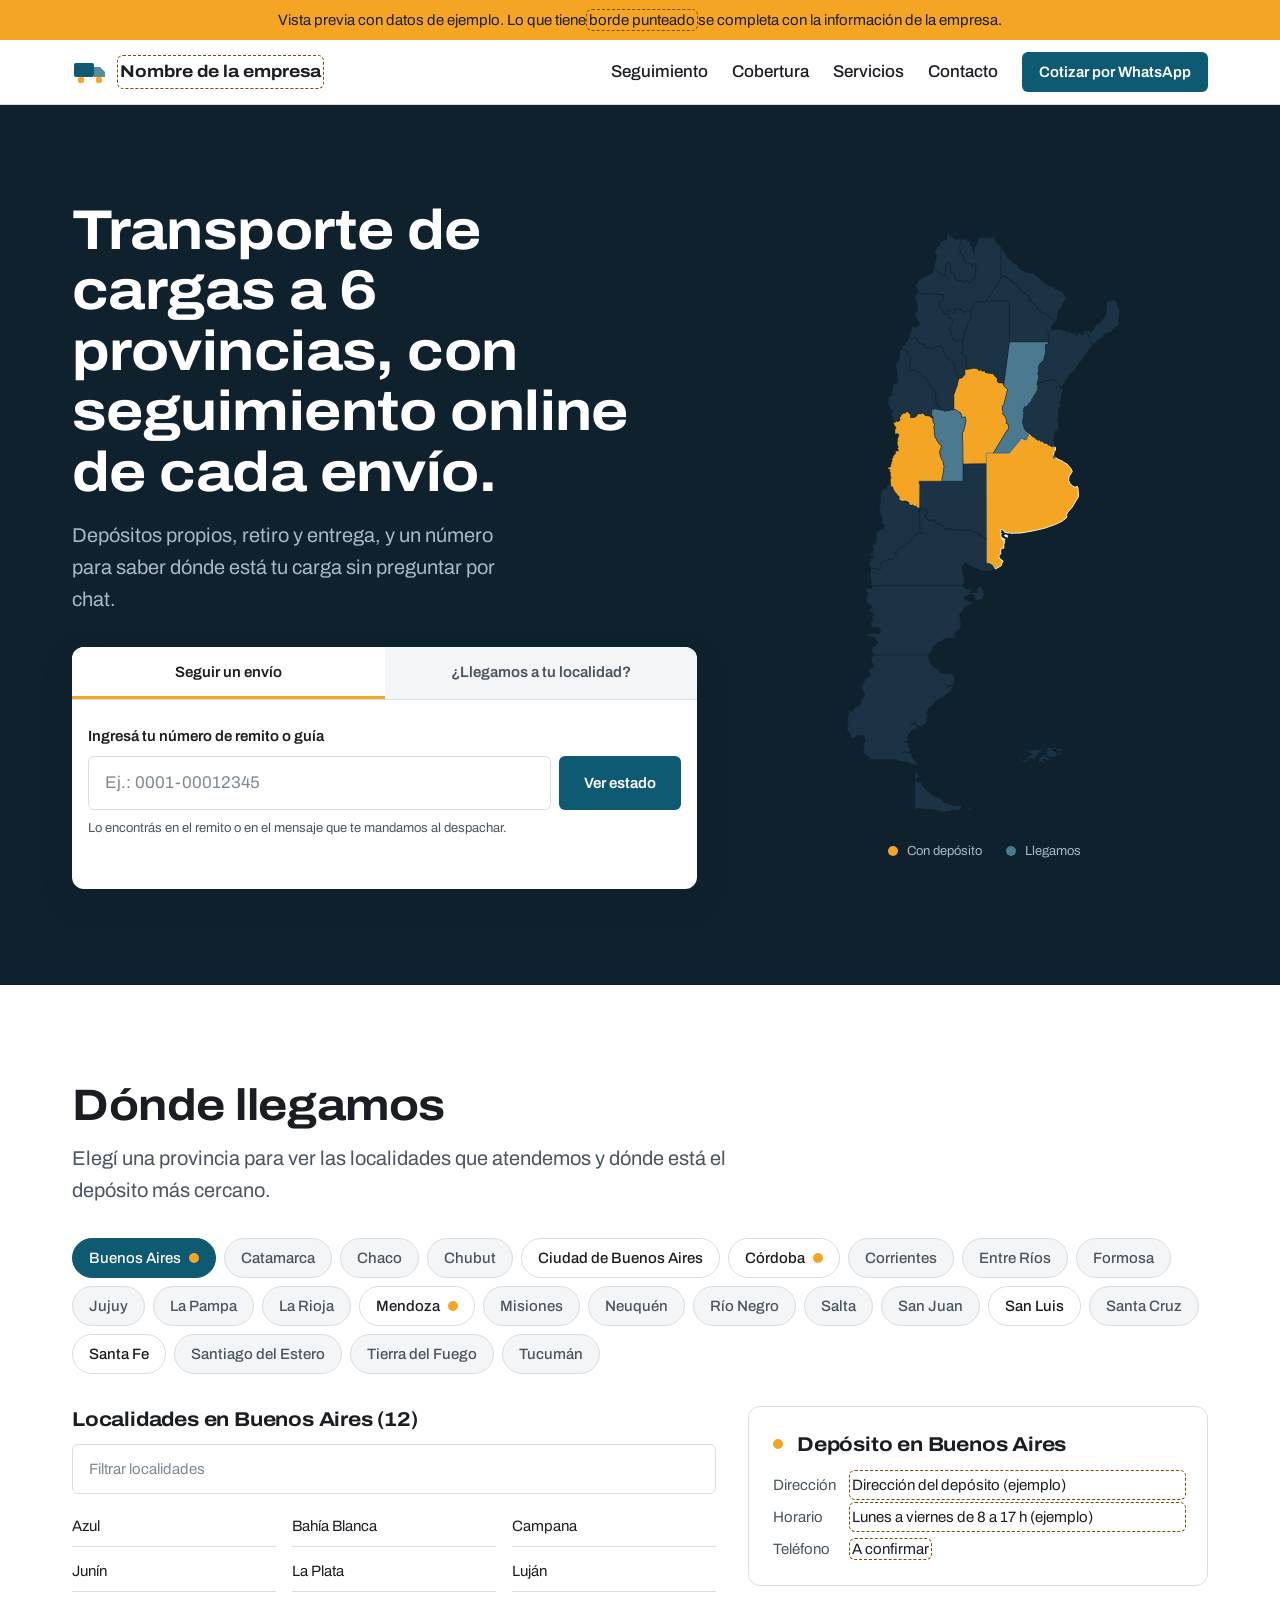
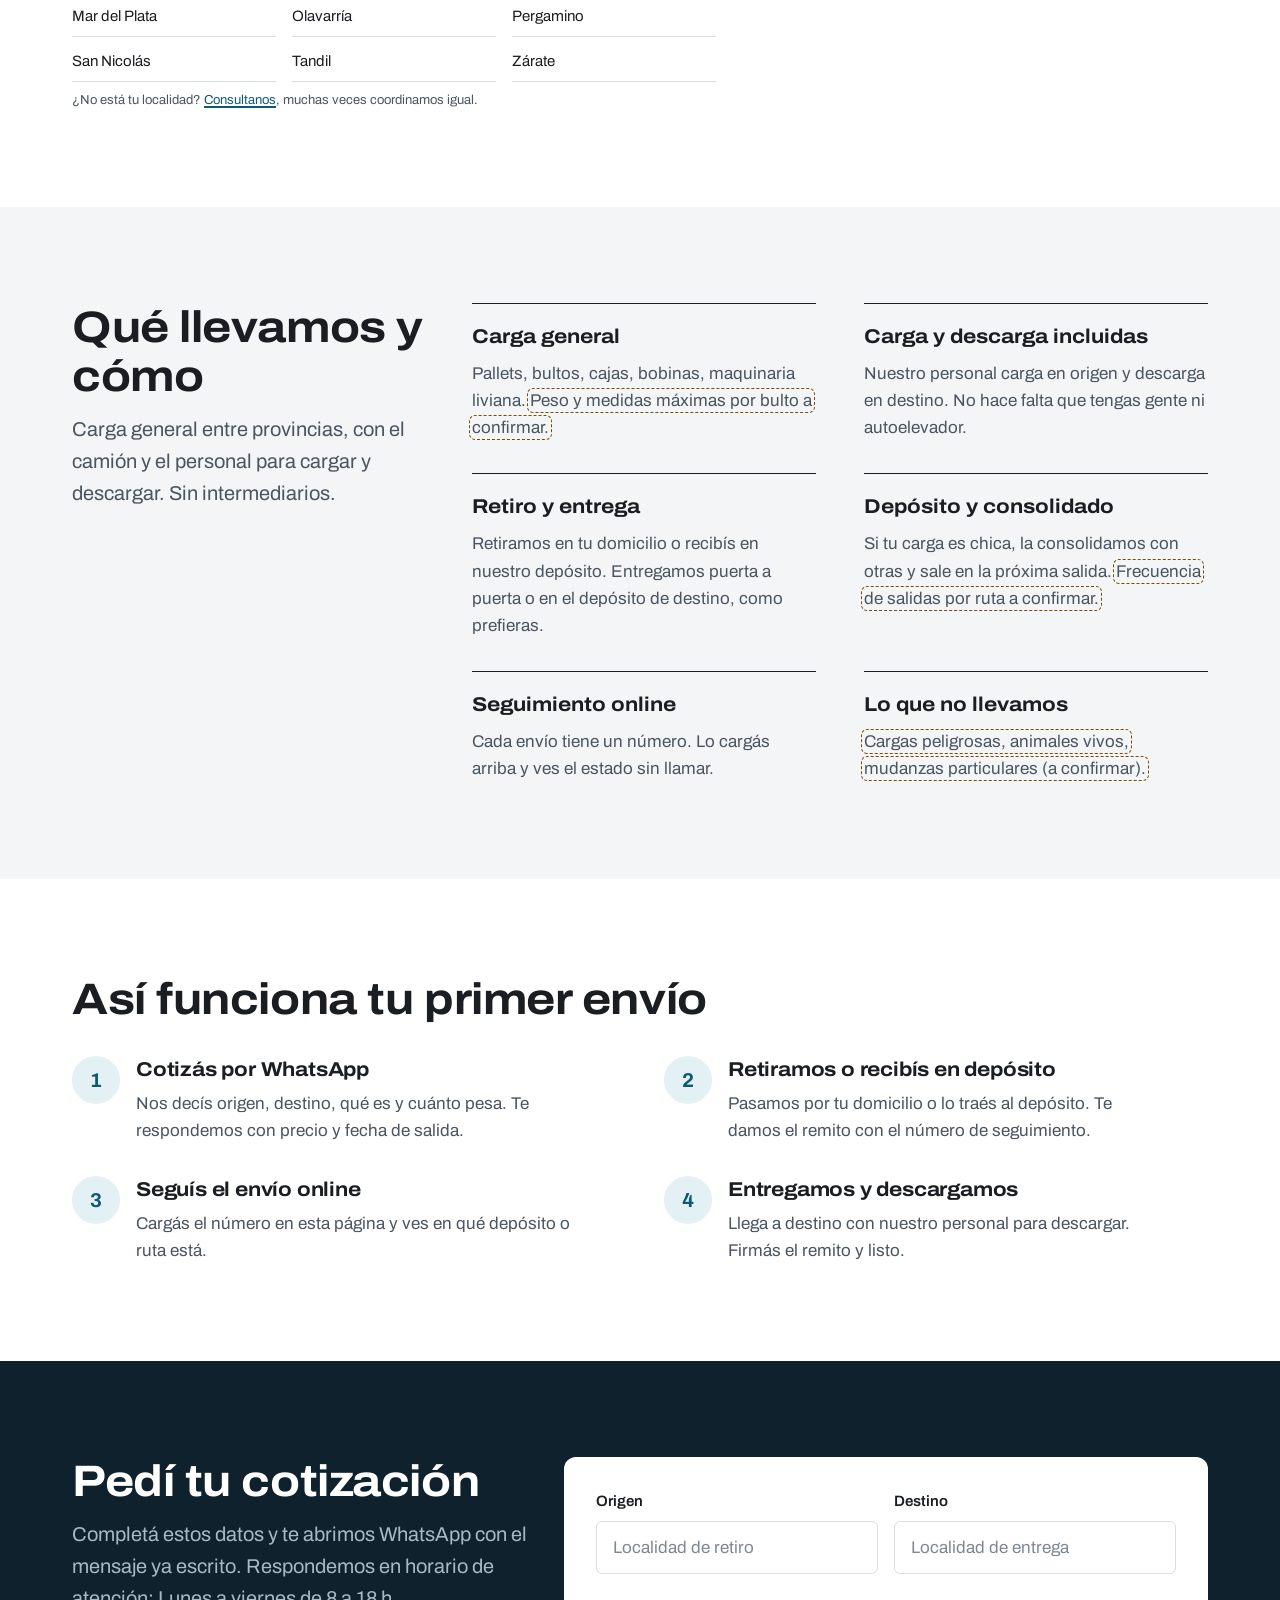
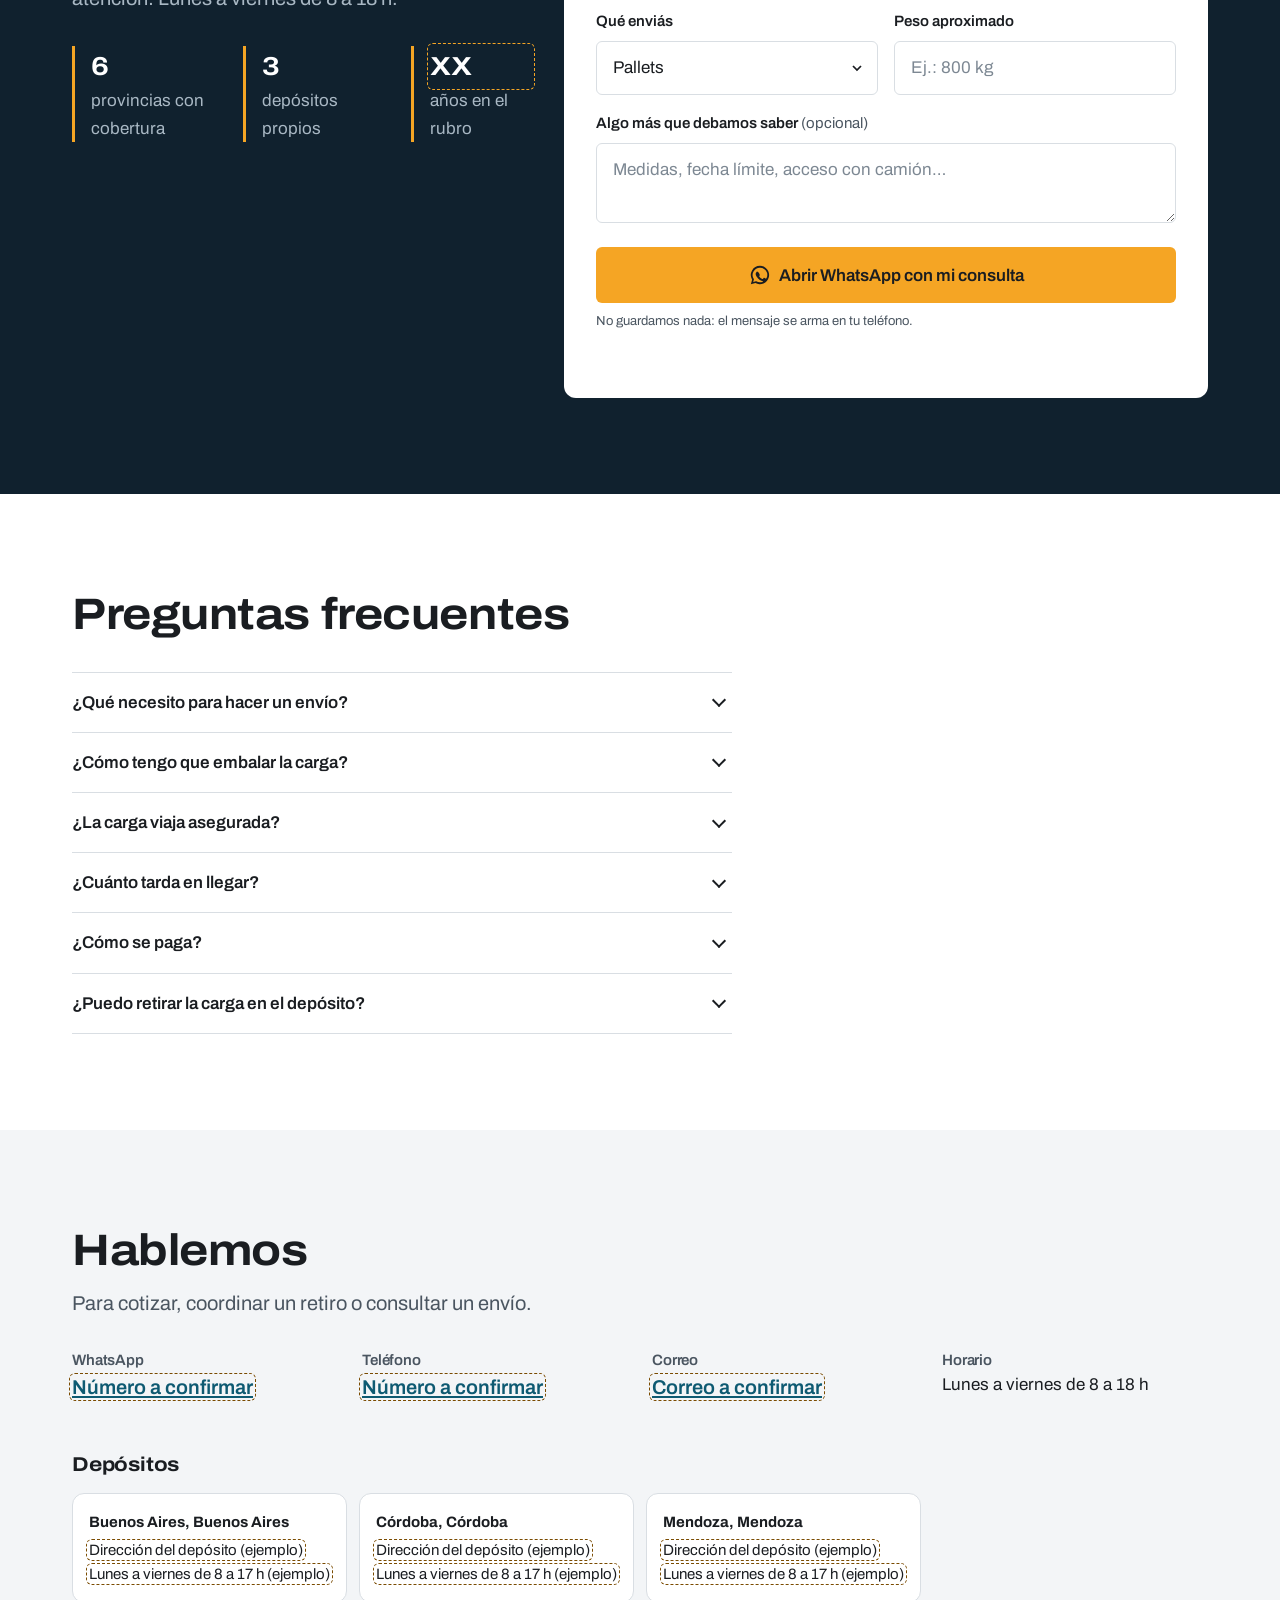
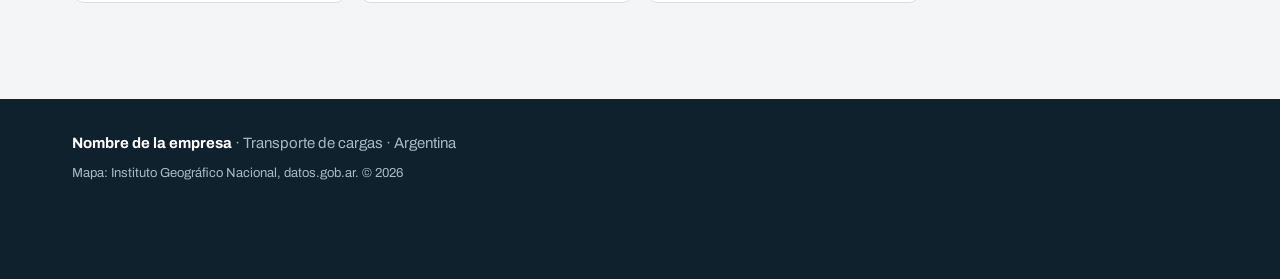
==== web/index.html @ 6db390f1 "Build landing page for Victoria's freight transport business Design direction in DESIGN.md based on " ====
<!doctype html>
<html lang="es-AR">
<head>
  <meta charset="utf-8">
  <meta name="viewport" content="width=device-width, initial-scale=1">
  <title>Transporte de cargas con seguimiento online | Nombre de la empresa</title>
  <meta name="description" content="Transporte de cargas a todo el país con depósitos propios, retiro y entrega, y seguimiento online de cada envío. Consultá si llegamos a tu localidad y pedí tu cotización por WhatsApp.">
  <meta property="og:title" content="Transporte de cargas con seguimiento online">
  <meta property="og:description" content="Consultá cobertura por provincia y localidad, seguí tu envío y cotizá por WhatsApp.">
  <meta property="og:type" content="website">
  <meta property="og:image" content="assets/og.png">
  <meta name="theme-color" content="#10212e">
  <link rel="icon" href="assets/favicon.svg" type="image/svg+xml">
  <link rel="preconnect" href="https://fonts.googleapis.com">
  <link rel="preconnect" href="https://fonts.gstatic.com" crossorigin>
  <link href="https://fonts.googleapis.com/css2?family=Archivo:wdth,wght@100,400..700;112,600..800&display=swap" rel="stylesheet">
  <link rel="stylesheet" href="styles/tokens.css">
  <link rel="stylesheet" href="styles/site.css">
</head>
<body>
<a class="skip" href="#principal">Ir al contenido</a>

<div class="borrador" id="aviso-borrador" hidden>
  Vista previa con datos de ejemplo. Lo que tiene <span class="ph">borde punteado</span> se completa con la información de la empresa.
</div>

<header class="nav" id="arriba">
  <div class="wrap nav__in">
    <a class="brand" href="#arriba" aria-label="Inicio">
      <svg class="brand__mark" width="36" height="36" viewBox="0 0 36 36" aria-hidden="true"><rect x="2" y="9" width="20" height="14" rx="2" fill="currentColor"/><path d="M22 13h6l5 5v5h-11z" fill="currentColor" opacity=".7"/><circle cx="9" cy="26" r="3.2" fill="#f5a524"/><circle cx="27" cy="26" r="3.2" fill="#f5a524"/></svg>
      <span class="brand__name ph" data-empresa>Nombre de la empresa</span>
    </a>
    <button class="nav__toggle" type="button" aria-expanded="false" aria-controls="menu" id="nav-toggle">
      <span class="nav__bars" aria-hidden="true"></span>
      <span class="sr-only">Menú</span>
    </button>
    <nav class="nav__menu" id="menu" aria-label="Principal">
      <a href="#seguimiento">Seguimiento</a>
      <a href="#cobertura">Cobertura</a>
      <a href="#servicios">Servicios</a>
      <a href="#contacto">Contacto</a>
      <a class="btn btn--primary btn--sm" href="#cotizar">Cotizar por WhatsApp</a>
    </nav>
  </div>
</header>

<main id="principal">

  <!-- 1. Hero: rastrear o verificar cobertura -->
  <section class="hero" id="seguimiento" aria-labelledby="hero-titulo">
    <div class="wrap hero__in">
      <div class="hero__copy">
        <h1 id="hero-titulo">Transporte de cargas a <span class="num" data-n-provincias>6</span> provincias, con seguimiento online de cada envío.</h1>
        <p class="hero__sub">Depósitos propios, retiro y entrega, y un número para saber dónde está tu carga sin preguntar por chat.</p>

        <div class="panel" id="panel">
          <div class="tabs" role="tablist" aria-label="Qué querés hacer">
            <button class="tab" role="tab" id="tab-seguir" aria-selected="true" aria-controls="pane-seguir" type="button">Seguir un envío</button>
            <button class="tab" role="tab" id="tab-llegamos" aria-selected="false" aria-controls="pane-llegamos" tabindex="-1" type="button">¿Llegamos a tu localidad?</button>
          </div>

          <form class="pane" id="pane-seguir" role="tabpanel" aria-labelledby="tab-seguir" novalidate>
            <label class="label" for="nro-seguimiento">Ingresá tu <span data-seg-etiqueta>número de remito o guía</span></label>
            <div class="field-row">
              <input class="input" id="nro-seguimiento" name="numero" type="text" inputmode="numeric" autocomplete="off" placeholder="Ej.: 0001-00012345" required>
              <button class="btn btn--primary" type="submit">Ver estado</button>
            </div>
            <p class="help" id="seg-ayuda">Lo encontrás en el remito o en el mensaje que te mandamos al despachar.</p>
            <p class="msg" id="seg-msg" role="status" aria-live="polite"></p>
          </form>

          <form class="pane" id="pane-llegamos" role="tabpanel" aria-labelledby="tab-llegamos" hidden novalidate>
            <label class="label" for="buscar-localidad">Escribí tu localidad o provincia</label>
            <div class="field-row">
              <input class="input" id="buscar-localidad" name="localidad" type="search" autocomplete="off" placeholder="Ej.: Villa María" list="lista-localidades">
              <button class="btn btn--primary" type="submit">Consultar</button>
            </div>
            <datalist id="lista-localidades"></datalist>
            <p class="msg" id="llegamos-msg" role="status" aria-live="polite"></p>
          </form>
        </div>
      </div>

      <figure class="hero__map" id="mapa-hero" aria-label="Provincias donde operamos">
        <svg xmlns="http://www.w3.org/2000/svg" viewBox="0 0 1655 3450" role="img" aria-labelledby="mapa-titulo">
<title id="mapa-titulo">Mapa de Argentina por provincias</title>
<path id="prov-06" data-nombre="Buenos Aires" d="M1084,1177 1100,1195 1117,1202 1119,1210 1130,1212 1133,1219 1141,1213 1147,1222 1163,1222 1163,1231 1168,1231 1172,1235 1183,1234 1184,1237 1190,1239 1193,1245 1201,1245 1209,1254 1224,1250 1234,1254 1233,1272 1226,1280 1224,1293 1220,1294 1225,1303 1221,1305 1219,1315 1224,1321 1227,1316 1234,1313 1247,1324 1260,1328 1265,1333 1271,1333 1280,1341 1300,1352 1322,1377 1330,1395 1311,1424 1309,1447 1318,1464 1331,1478 1342,1483 1354,1483 1357,1482 1357,1479 1360,1481 1363,1491 1366,1538 1330,1599 1301,1633 1297,1647 1297,1655 1299,1654 1297,1660 1272,1680 1235,1698 1173,1720 1115,1734 1036,1748 977,1750 969,1747 961,1749 940,1743 933,1731 927,1729 922,1729 919,1731 914,1730 915,1734 920,1734 918,1736 920,1740 918,1745 922,1749 921,1755 918,1760 920,1762 918,1761 919,1766 923,1773 927,1775 922,1775 921,1777 935,1779 945,1787 943,1789 939,1789 931,1780 923,1780 925,1785 930,1785 927,1786 930,1788 929,1790 934,1788 933,1790 942,1795 936,1816 938,1818 936,1821 937,1835 934,1837 931,1835 924,1837 924,1835 923,1838 920,1837 918,1857 919,1869 907,1880 913,1896 920,1900 923,1907 926,1908 926,1906 921,1903 931,1908 932,1913 927,1919 921,1937 890,1954 883,1952 870,1932 852,1922 844,1923 838,1919 837,1921 836,1289 968,1289 1030,1215 1033,1207 1039,1204 1042,1208 1049,1209 1059,1215 1066,1214 1067,1208 1071,1205 1071,1197 1077,1191 1082,1176 1084,1177ZM946,1759 946,1763 946,1759 948,1761 948,1759 951,1760 950,1761 952,1760 950,1765 953,1766 955,1760 955,1770 956,1766 957,1769 956,1774 950,1768 941,1766 942,1761 944,1762 944,1759 946,1759Z"><title>Buenos Aires</title></path>
<path id="prov-10" data-nombre="Catamarca" d="M433,367 483,374 561,374 586,380 583,386 588,387 590,394 586,412 583,413 579,421 567,420 563,422 562,427 564,430 564,448 573,458 578,458 578,461 584,466 588,485 594,486 600,492 607,473 613,464 617,463 623,472 621,488 618,490 617,497 617,513 627,510 644,524 638,536 642,543 619,576 633,583 632,599 636,615 641,619 644,635 647,628 650,627 654,631 657,647 661,647 664,651 670,642 680,635 696,645 700,669 702,697 699,711 695,710 694,712 698,715 699,722 708,724 717,734 721,770 726,777 723,778 722,783 726,791 723,797 723,807 712,810 714,835 697,855 676,862 653,791 650,777 645,777 645,768 623,744 599,736 598,731 603,722 591,712 591,703 589,703 590,697 585,679 550,675 546,677 539,688 522,688 497,681 485,687 485,682 478,667 480,661 471,662 464,667 462,660 453,657 451,660 450,653 446,654 442,650 437,652 438,637 432,634 430,621 427,632 423,629 416,632 416,629 410,626 387,630 387,622 391,620 390,612 396,606 395,602 399,603 396,593 399,594 399,591 403,590 404,582 409,580 404,576 406,566 409,565 411,560 420,560 423,566 427,568 429,562 435,563 435,556 437,560 445,553 450,554 448,548 452,542 426,499 429,479 443,468 435,420 430,413 432,407 426,395 426,391 432,388 430,376 433,373 433,367Z"><title>Catamarca</title></path>
<path id="prov-22" data-nombre="Chaco" d="M920,262 931,266 931,270 935,270 935,272 940,270 939,273 941,271 942,274 950,274 949,276 953,276 953,281 955,277 955,281 958,280 961,284 964,281 967,286 970,287 968,288 970,292 974,293 976,292 977,296 978,294 977,298 984,302 989,311 994,311 994,314 1004,312 1005,315 1006,314 1009,316 1008,320 1010,322 1012,320 1013,330 1031,348 1029,350 1038,353 1039,357 1044,357 1043,359 1046,363 1052,362 1050,365 1054,368 1058,367 1058,370 1061,367 1070,382 1073,384 1075,382 1076,388 1079,389 1077,389 1079,391 1078,392 1080,391 1082,397 1086,399 1084,406 1087,407 1085,409 1089,411 1087,411 1089,416 1092,414 1100,419 1102,423 1105,422 1107,427 1113,430 1113,434 1117,439 1123,442 1125,450 1129,450 1130,464 1134,461 1137,465 1147,465 1152,476 1150,480 1154,484 1157,482 1157,484 1162,485 1171,480 1170,482 1173,483 1172,484 1183,488 1194,502 1200,504 1202,510 1206,509 1207,514 1216,519 1216,523 1219,524 1224,533 1230,533 1231,539 1223,544 1224,550 1220,550 1221,556 1217,554 1217,561 1209,563 1209,569 1214,573 1212,582 1208,586 1199,588 1191,600 1191,611 1196,618 1197,628 1194,639 1195,646 1191,657 1191,650 968,650 968,415 834,415 919,289 920,262Z"><title>Chaco</title></path>
<path id="prov-26" data-nombre="Chubut" d="M492,2050 704,2050 708,2059 719,2068 751,2074 744,2081 739,2092 744,2093 750,2092 750,2094 753,2094 764,2090 778,2093 785,2085 782,2083 784,2079 781,2075 758,2074 782,2068 800,2058 806,2057 809,2060 819,2082 821,2111 816,2120 817,2126 813,2129 777,2137 768,2127 768,2118 771,2113 766,2112 767,2109 764,2109 761,2103 749,2100 738,2100 729,2105 722,2111 715,2112 711,2115 706,2123 708,2128 713,2129 719,2133 749,2145 757,2146 762,2144 764,2148 752,2156 728,2165 711,2175 705,2183 705,2190 683,2216 681,2226 685,2230 683,2235 686,2243 687,2247 691,2247 689,2253 694,2254 690,2258 692,2264 687,2265 685,2270 692,2287 683,2296 687,2302 684,2303 684,2301 680,2301 681,2304 678,2306 680,2309 673,2308 673,2310 659,2317 655,2323 652,2335 654,2338 660,2339 662,2341 664,2340 668,2343 662,2346 663,2351 660,2351 662,2353 658,2355 656,2353 655,2356 651,2352 645,2352 644,2354 643,2350 639,2351 639,2354 636,2355 629,2350 615,2348 609,2357 602,2354 602,2356 599,2355 590,2360 588,2364 594,2365 593,2367 583,2364 584,2367 590,2370 590,2372 564,2373 554,2377 524,2412 523,2429 516,2432 514,2435 516,2436 508,2443 510,2446 505,2450 186,2450 188,2446 185,2439 176,2434 178,2430 173,2422 175,2418 174,2416 179,2408 176,2406 183,2402 192,2402 199,2399 194,2393 195,2389 202,2390 201,2387 210,2382 210,2374 203,2366 198,2364 198,2361 195,2360 197,2357 192,2353 192,2348 178,2346 177,2343 175,2344 172,2342 167,2346 159,2340 155,2340 152,2338 155,2336 152,2335 155,2331 152,2328 152,2326 156,2326 157,2328 163,2330 164,2328 172,2329 171,2327 174,2325 182,2327 184,2329 199,2324 205,2329 213,2331 220,2325 221,2318 218,2314 221,2309 228,2309 229,2303 224,2300 226,2297 223,2294 217,2292 209,2292 206,2289 185,2291 180,2288 172,2292 170,2285 174,2283 173,2277 171,2277 175,2272 170,2266 170,2261 177,2260 185,2245 184,2240 181,2239 181,2236 176,2234 177,2229 184,2220 189,2220 188,2218 191,2215 187,2212 181,2213 181,2208 177,2208 175,2204 167,2205 170,2198 167,2195 163,2195 164,2192 163,2189 166,2188 165,2182 170,2184 174,2180 179,2181 177,2173 179,2170 176,2166 163,2160 163,2155 155,2151 146,2140 148,2138 145,2130 147,2128 147,2123 144,2119 150,2114 148,2110 154,2107 157,2099 154,2095 155,2091 147,2088 148,2082 144,2076 144,2064 152,2065 151,2063 154,2061 161,2064 163,2069 167,2065 175,2065 179,2061 179,2055 175,2050 492,2050Z"><title>Chubut</title></path>
<path id="prov-02" data-nombre="Ciudad Autónoma de Buenos Aires" d="M1225,1303 1232,1308 1234,1313 1227,1316 1224,1321 1219,1315 1219,1312 1221,1305 1225,1303Z"><title>Ciudad Autónoma de Buenos Aires</title></path>
<path id="prov-18" data-nombre="Corrientes" d="M1339,599 1342,600 1348,609 1360,611 1365,606 1362,596 1367,596 1371,593 1375,596 1380,606 1388,611 1395,599 1396,591 1400,590 1406,583 1416,581 1414,595 1432,629 1431,633 1432,645 1438,653 1437,656 1441,656 1441,659 1448,664 1447,668 1436,675 1444,683 1443,692 1441,692 1438,687 1428,686 1426,691 1428,698 1418,701 1418,710 1409,718 1404,727 1395,730 1395,740 1386,748 1385,758 1372,762 1363,786 1358,788 1354,798 1343,809 1342,814 1330,826 1321,828 1317,833 1314,838 1313,849 1307,853 1302,862 1296,867 1289,868 1291,875 1289,884 1270,901 1270,909 1273,912 1276,923 1258,910 1255,904 1255,893 1250,891 1244,879 1238,874 1232,876 1215,866 1211,868 1207,866 1202,871 1197,871 1192,875 1185,872 1177,873 1171,881 1164,886 1149,882 1143,884 1138,883 1137,891 1136,893 1134,893 1126,878 1132,874 1137,851 1134,840 1130,834 1133,828 1136,807 1136,796 1134,789 1141,784 1143,774 1150,772 1155,761 1162,759 1166,753 1165,748 1170,738 1169,729 1176,717 1174,708 1178,699 1175,694 1174,672 1177,663 1186,664 1193,655 1197,628 1196,618 1191,611 1191,600 1198,589 1222,577 1231,579 1241,576 1246,578 1260,576 1271,577 1276,584 1285,583 1300,594 1314,591 1322,597 1339,599ZM1346,592 1361,600 1360,605 1352,610 1342,599 1337,598 1346,592Z"><title>Corrientes</title></path>
<path id="prov-14" data-nombre="Córdoba" d="M796,813 800,808 805,808 804,811 810,817 830,816 831,826 882,833 880,837 883,846 893,850 894,856 902,856 899,867 899,876 905,884 932,885 935,898 958,924 936,1011 927,1020 928,1024 928,1038 932,1049 930,1061 934,1069 943,1076 952,1099 951,1104 953,1107 951,1108 954,1111 950,1118 957,1119 962,1127 964,1140 962,1151 952,1162 876,1289 836,1289 836,1350 701,1352 698,1169 704,1164 709,1150 707,1147 712,1136 712,1131 716,1119 715,1112 718,1103 716,1098 714,1080 711,1082 693,1083 690,1059 660,1040 649,1039 648,954 668,899 676,862 697,855 714,835 712,810 766,800 790,805 791,812 796,813Z"><title>Córdoba</title></path>
<path id="prov-30" data-nombre="Entre Ríos" d="M1215,866 1232,876 1238,874 1244,879 1250,891 1255,893 1255,904 1258,910 1275,922 1277,928 1275,941 1268,942 1272,954 1267,962 1268,971 1261,986 1262,989 1254,996 1262,1008 1258,1026 1254,1032 1245,1037 1250,1050 1246,1066 1253,1076 1251,1084 1246,1088 1245,1096 1248,1107 1254,1150 1247,1158 1232,1162 1229,1168 1230,1178 1227,1186 1227,1200 1222,1209 1227,1222 1227,1242 1234,1254 1224,1250 1209,1254 1201,1245 1193,1245 1190,1239 1184,1237 1183,1234 1172,1235 1168,1231 1163,1231 1162,1222 1148,1223 1141,1213 1133,1219 1130,1212 1120,1210 1116,1202 1100,1195 1094,1187 1090,1185 1087,1179 1080,1174 1079,1168 1070,1167 1056,1151 1054,1145 1050,1140 1051,1133 1047,1127 1042,1101 1046,1096 1047,1083 1050,1082 1048,1065 1051,1055 1046,1048 1052,1040 1050,1031 1053,1029 1054,1023 1066,1020 1077,1011 1077,1005 1084,1003 1086,997 1092,994 1096,985 1095,979 1102,975 1106,962 1111,958 1118,944 1124,938 1127,927 1132,921 1129,915 1131,910 1131,900 1127,894 1129,884 1136,893 1138,883 1143,884 1149,882 1164,886 1171,881 1177,873 1185,872 1192,875 1197,871 1202,871 1207,866 1211,868 1215,866Z"><title>Entre Ríos</title></path>
<path id="prov-34" data-nombre="Formosa" d="M921,99 923,97 923,102 926,102 927,104 925,110 927,113 929,115 931,112 930,121 946,143 946,151 951,157 957,159 961,166 965,167 967,174 972,178 974,178 979,180 980,184 984,185 985,192 997,195 1002,199 1001,201 1005,204 1009,204 1014,210 1015,208 1017,211 1017,217 1025,231 1030,230 1036,237 1055,240 1057,246 1063,247 1066,245 1074,252 1080,254 1089,254 1100,251 1145,283 1149,291 1153,292 1154,298 1162,302 1172,312 1184,316 1197,327 1204,327 1208,333 1216,332 1223,336 1235,350 1243,343 1246,347 1249,348 1250,351 1254,351 1255,355 1260,354 1263,359 1272,358 1274,363 1280,368 1280,372 1285,379 1284,382 1295,395 1294,406 1292,407 1291,412 1286,410 1286,416 1281,415 1279,420 1282,422 1279,426 1274,425 1277,432 1272,436 1274,442 1269,446 1272,451 1260,460 1254,462 1251,469 1248,468 1253,473 1248,476 1248,485 1243,490 1247,496 1242,497 1244,500 1243,504 1246,515 1240,515 1241,525 1238,526 1238,530 1234,531 1235,537 1231,538 1229,533 1224,533 1219,524 1216,523 1216,519 1207,514 1206,509 1202,510 1200,504 1194,502 1183,488 1172,484 1173,483 1170,482 1171,480 1162,485 1157,484 1157,482 1154,484 1150,480 1152,476 1147,465 1137,465 1134,461 1130,464 1129,450 1125,450 1123,442 1117,439 1113,434 1113,430 1107,427 1105,422 1102,423 1100,419 1092,414 1089,416 1087,411 1089,411 1085,409 1087,407 1084,406 1086,399 1082,397 1080,391 1078,392 1079,391 1077,389 1079,389 1076,388 1075,382 1073,384 1070,382 1061,367 1058,370 1058,367 1054,368 1050,365 1052,362 1046,363 1043,359 1044,357 1039,357 1038,353 1029,350 1031,348 1013,330 1012,320 1010,322 1008,320 1009,316 1006,314 1005,315 1004,312 994,314 994,311 989,311 984,302 977,298 978,294 977,296 976,292 974,293 970,292 968,288 970,287 967,286 964,281 961,284 958,280 955,281 955,277 953,281 953,276 949,276 950,274 942,274 941,271 939,273 940,270 935,272 935,270 931,270 931,266 920,262 920,258 919,261 919,96 921,99Z"><title>Formosa</title></path>
<path id="prov-38" data-nombre="Jujuy" d="M614,29 624,33 627,37 627,42 636,43 650,61 663,60 664,58 671,60 695,59 690,78 691,82 689,84 682,102 682,110 688,115 685,123 689,143 694,146 694,150 699,150 704,155 704,164 706,166 704,172 706,173 708,179 713,177 716,181 717,192 720,195 720,198 726,200 734,195 736,198 746,202 753,214 757,211 760,202 776,202 775,272 765,291 763,293 755,290 749,301 746,301 744,308 737,311 731,303 722,297 718,302 718,307 715,310 703,306 694,296 684,300 681,299 681,296 675,296 673,293 667,295 657,288 656,275 652,269 650,256 641,250 635,251 635,247 631,248 629,236 631,201 618,192 612,199 610,207 606,206 604,216 601,219 601,247 604,248 602,259 592,271 579,267 572,259 568,260 564,257 561,247 556,248 552,239 535,219 552,150 537,131 542,122 550,115 549,104 554,104 557,99 569,94 572,74 603,63 605,59 608,59 611,29 614,29Z"><title>Jujuy</title></path>
<path id="prov-42" data-nombre="La Pampa" d="M836,1351 837,1783 826,1781 823,1776 808,1769 805,1761 801,1764 798,1760 793,1759 793,1756 788,1754 789,1751 786,1752 787,1750 783,1751 765,1740 762,1741 757,1737 724,1732 715,1733 700,1730 698,1732 694,1731 694,1734 687,1732 680,1736 668,1728 663,1727 655,1733 647,1729 641,1730 634,1725 625,1725 624,1723 621,1724 606,1724 606,1726 588,1722 583,1718 585,1712 580,1704 574,1703 560,1694 552,1695 544,1690 542,1686 540,1686 537,1671 524,1675 508,1676 500,1670 492,1656 485,1657 480,1648 485,1642 494,1636 495,1631 491,1617 483,1611 453,1607 453,1467 449,1467 449,1450 701,1450 701,1352 836,1351Z"><title>La Pampa</title></path>
<path id="prov-46" data-nombre="La Rioja" d="M432,632 433,635 438,637 436,650 438,652 442,650 446,654 450,653 451,660 453,657 462,660 464,667 471,662 480,661 478,667 485,682 485,687 497,681 522,688 539,688 546,677 550,675 585,679 590,697 589,703 591,703 591,712 603,722 598,731 599,736 623,744 645,768 645,777 650,777 653,791 676,862 668,899 648,954 649,1039 639,1041 632,1039 625,1044 624,1047 619,1044 618,1046 607,1043 604,1044 603,1050 586,1045 573,1038 567,1031 562,1013 555,1013 544,988 546,958 542,952 545,942 541,940 529,920 519,913 513,904 506,890 505,880 481,857 469,840 460,839 457,828 453,828 452,825 438,815 419,815 416,812 405,814 403,809 399,812 399,815 393,815 391,803 396,796 394,790 395,783 397,782 394,769 396,765 399,767 401,763 401,754 397,745 401,736 381,726 377,718 378,710 369,691 360,695 357,692 354,693 350,691 346,692 344,688 347,689 348,685 353,683 358,668 363,673 364,668 370,663 375,647 380,647 384,640 387,630 410,626 416,629 416,632 423,629 427,632 430,621 432,632Z"><title>La Rioja</title></path>
<path id="prov-50" data-nombre="Mendoza" d="M307,1130 302,1112 303,1108 305,1107 310,1113 315,1103 327,1107 333,1104 338,1100 340,1093 336,1089 337,1083 344,1076 347,1064 352,1064 361,1057 369,1059 375,1052 380,1050 385,1050 393,1062 400,1061 400,1084 420,1084 436,1074 436,1064 449,1064 453,1059 457,1062 461,1062 466,1058 467,1060 469,1057 476,1059 479,1068 485,1072 505,1075 510,1072 514,1081 525,1085 529,1094 528,1104 531,1105 531,1113 539,1126 533,1138 537,1150 537,1175 541,1197 552,1213 551,1217 561,1227 562,1233 578,1246 573,1264 574,1265 574,1271 569,1273 567,1276 569,1280 566,1285 570,1288 568,1291 571,1294 571,1307 575,1312 576,1319 580,1322 579,1326 586,1333 589,1344 588,1351 593,1364 592,1374 589,1377 591,1381 589,1404 585,1408 587,1414 581,1435 582,1447 580,1450 449,1450 449,1467 453,1467 452,1607 438,1604 433,1595 418,1594 416,1589 412,1587 405,1590 392,1586 389,1572 373,1564 352,1567 338,1560 334,1557 333,1549 334,1537 327,1535 321,1529 319,1522 314,1520 306,1507 299,1495 297,1483 288,1484 286,1478 284,1462 282,1460 286,1454 285,1449 282,1447 286,1442 282,1440 282,1438 291,1431 285,1429 287,1425 282,1414 285,1411 283,1403 286,1402 280,1396 281,1382 271,1380 269,1377 273,1370 278,1370 286,1367 287,1351 289,1349 289,1344 296,1330 291,1327 291,1325 298,1318 298,1311 305,1299 314,1291 313,1279 317,1275 322,1279 323,1277 330,1275 331,1271 325,1263 329,1252 327,1246 323,1246 327,1239 323,1235 323,1227 326,1222 325,1204 328,1202 329,1193 331,1192 330,1189 333,1189 333,1184 331,1179 323,1177 322,1174 315,1182 312,1177 313,1174 310,1171 311,1163 308,1155 314,1151 316,1140 307,1130Z"><title>Mendoza</title></path>
<path id="prov-54" data-nombre="Misiones" d="M1567,404 1568,412 1570,406 1572,409 1575,406 1579,414 1580,411 1583,414 1585,412 1585,416 1587,416 1588,419 1586,421 1587,424 1589,425 1587,427 1590,431 1588,434 1590,437 1588,438 1590,440 1589,447 1597,454 1596,462 1604,471 1604,479 1599,489 1600,499 1597,500 1598,503 1596,504 1597,507 1599,506 1597,514 1595,514 1598,515 1597,522 1595,522 1599,525 1596,526 1600,527 1600,535 1603,536 1600,536 1602,539 1600,543 1602,544 1599,543 1599,546 1597,547 1598,549 1595,551 1596,553 1595,555 1593,553 1595,557 1592,554 1594,557 1591,558 1594,560 1590,560 1592,565 1589,567 1586,563 1583,568 1580,565 1579,570 1575,570 1574,575 1569,580 1564,580 1562,575 1559,588 1555,590 1554,595 1549,590 1548,597 1543,591 1539,593 1541,597 1534,601 1530,595 1527,604 1523,601 1522,607 1517,606 1515,609 1512,603 1509,612 1505,614 1505,622 1502,627 1498,627 1497,630 1493,627 1491,629 1495,635 1489,635 1487,640 1482,636 1476,643 1472,642 1471,647 1467,648 1468,653 1462,660 1458,658 1454,666 1451,662 1448,664 1441,659 1441,656 1437,656 1438,653 1432,645 1431,633 1432,629 1414,595 1416,583 1420,586 1427,584 1435,594 1439,594 1443,588 1451,583 1450,578 1452,575 1448,569 1449,566 1453,566 1453,560 1461,561 1462,553 1468,547 1477,544 1481,547 1486,545 1486,537 1493,530 1501,528 1502,518 1507,516 1512,517 1514,512 1513,504 1520,495 1521,488 1525,481 1523,476 1527,471 1523,466 1525,459 1522,450 1523,448 1528,448 1527,441 1530,433 1524,417 1530,417 1529,410 1532,409 1534,413 1537,411 1539,414 1542,419 1546,410 1549,411 1553,406 1556,410 1558,406 1562,408 1560,404 1563,404 1568,399 1567,404Z"><title>Misiones</title></path>
<path id="prov-58" data-nombre="Neuquén" d="M284,1466 288,1483 297,1483 299,1495 306,1507 314,1520 319,1522 321,1529 327,1535 334,1537 333,1549 334,1557 338,1560 352,1567 373,1564 389,1572 392,1586 405,1590 412,1587 416,1589 418,1594 433,1595 438,1604 453,1607 453,1718 463,1725 465,1736 473,1750 471,1748 467,1750 459,1747 455,1749 449,1748 433,1757 429,1758 421,1767 421,1771 410,1778 408,1787 401,1792 394,1802 385,1801 372,1810 373,1813 367,1821 354,1832 339,1835 321,1844 315,1855 319,1868 316,1868 311,1875 310,1887 301,1893 302,1898 282,1904 272,1900 264,1909 248,1909 238,1915 234,1922 229,1923 227,1926 227,1930 233,1937 234,1943 225,1956 212,1960 193,1952 169,1953 165,1947 169,1946 169,1938 163,1933 164,1929 160,1923 170,1913 171,1908 169,1909 166,1906 169,1906 170,1903 171,1892 174,1891 178,1894 182,1887 185,1886 182,1879 180,1878 178,1881 171,1873 173,1869 171,1867 173,1864 171,1861 172,1858 181,1862 183,1860 182,1853 190,1841 188,1837 182,1834 184,1831 180,1822 184,1818 180,1815 181,1809 183,1806 188,1813 197,1814 200,1808 199,1805 197,1806 194,1803 199,1799 201,1795 200,1787 205,1785 207,1778 203,1765 205,1755 202,1748 202,1743 213,1737 218,1730 222,1731 229,1725 242,1726 246,1720 244,1717 250,1709 249,1704 238,1693 237,1679 234,1675 237,1667 233,1662 237,1661 237,1659 232,1654 231,1647 227,1645 228,1639 225,1636 222,1636 226,1632 220,1620 220,1615 226,1609 224,1604 227,1597 224,1590 221,1588 219,1578 222,1578 223,1573 227,1571 226,1565 229,1561 223,1550 219,1548 228,1547 229,1544 225,1543 227,1537 222,1534 226,1531 227,1518 230,1518 231,1521 236,1519 232,1512 233,1498 240,1500 245,1497 246,1490 248,1492 251,1490 253,1493 256,1491 259,1493 262,1489 259,1484 261,1480 260,1477 265,1474 270,1468 270,1464 276,1468 280,1467 282,1461 284,1466Z"><title>Neuquén</title></path>
<path id="prov-62" data-nombre="Río Negro" d="M454,1609 483,1611 490,1615 495,1631 494,1636 485,1642 480,1648 485,1657 492,1656 500,1670 508,1676 524,1675 537,1671 540,1686 542,1686 544,1690 552,1695 560,1694 574,1703 580,1704 585,1712 583,1718 588,1722 606,1726 606,1724 621,1724 624,1723 625,1725 634,1725 641,1730 647,1729 655,1733 663,1727 668,1728 680,1736 687,1732 694,1734 694,1731 698,1732 700,1730 715,1733 724,1732 757,1737 762,1741 765,1740 783,1751 787,1750 786,1752 789,1751 788,1754 793,1756 793,1759 798,1760 801,1764 805,1761 808,1769 823,1776 826,1781 837,1783 837,1921 838,1919 844,1923 852,1922 870,1932 883,1952 876,1958 858,1966 805,1966 797,1963 791,1957 779,1953 782,1953 780,1950 779,1952 772,1951 745,1936 729,1932 719,1933 717,1931 721,1928 721,1931 722,1929 730,1931 728,1927 725,1928 725,1925 727,1924 716,1921 710,1922 716,1923 712,1925 717,1926 709,1926 702,1931 696,1947 698,1973 703,1992 710,2002 709,2006 710,2008 708,2011 706,2010 709,2027 708,2033 705,2034 704,2050 175,2050 174,2034 177,2032 175,2029 177,2029 173,2022 174,2019 167,2011 170,2007 172,2008 169,2001 171,1994 165,1986 167,1981 166,1976 171,1977 166,1967 170,1965 169,1958 172,1956 169,1953 193,1952 212,1960 225,1956 234,1943 233,1937 227,1930 227,1926 229,1923 234,1922 238,1915 248,1909 264,1909 272,1900 282,1904 302,1898 301,1893 310,1887 311,1875 316,1868 319,1868 315,1855 321,1844 339,1835 354,1832 367,1821 373,1813 372,1810 385,1801 394,1802 401,1792 408,1787 410,1778 421,1771 421,1767 429,1758 433,1757 449,1748 455,1749 459,1747 467,1750 471,1748 473,1750 465,1736 463,1725 453,1718 454,1609Z"><title>Río Negro</title></path>
<path id="prov-66" data-nombre="Salta" d="M790,59 793,50 811,50 813,55 814,50 882,50 883,66 885,65 894,75 896,74 895,81 901,81 905,88 909,87 909,90 916,97 919,96 919,289 829,421 787,417 786,425 767,420 755,454 755,461 749,472 735,474 726,472 713,481 711,477 706,479 706,473 688,467 686,458 681,456 676,461 666,459 661,462 655,462 653,485 625,474 615,463 607,473 600,492 594,486 588,485 584,466 578,461 578,458 573,458 569,455 564,447 564,430 562,427 564,422 567,420 579,421 583,413 586,412 590,394 588,387 583,386 586,380 561,374 483,374 433,367 437,363 440,365 446,361 443,353 441,353 439,341 432,337 428,329 434,317 434,310 436,312 439,311 442,298 448,299 452,290 526,253 535,219 552,239 556,248 561,247 564,257 568,260 572,259 579,267 592,271 602,259 604,248 601,247 601,219 604,216 606,206 610,207 616,191 631,201 629,236 631,248 635,247 635,251 641,250 650,256 652,269 656,275 657,288 667,295 673,293 675,296 681,296 681,299 684,300 694,296 703,306 715,310 718,307 718,302 722,297 731,303 735,310 737,311 744,308 746,301 749,301 755,290 763,293 766,289 775,272 776,202 760,202 757,211 753,214 746,202 736,198 734,195 726,200 719,198 720,195 717,192 716,181 713,177 708,179 706,173 703,172 706,166 704,164 704,155 699,150 694,150 694,146 689,142 685,123 688,115 682,110 682,104 689,84 691,82 690,78 695,59 710,58 715,62 720,62 730,69 737,69 746,78 743,87 756,104 753,114 757,119 756,122 761,124 761,136 763,138 769,117 767,115 769,106 779,91 781,81 783,74 785,74 790,59Z"><title>Salta</title></path>
<path id="prov-70" data-nombre="San Juan" d="M309,888 314,890 323,885 324,872 328,872 330,865 330,863 325,861 320,862 318,859 323,846 325,836 322,829 325,823 320,815 319,799 317,795 318,791 314,788 314,782 320,775 319,769 325,764 332,763 331,755 335,748 334,740 339,727 337,724 336,718 339,710 342,708 343,704 340,697 344,693 343,690 353,693 357,692 360,695 369,691 378,710 377,718 381,726 401,736 397,745 401,754 401,763 399,767 396,765 394,769 397,782 395,783 394,790 396,796 391,803 393,815 399,815 399,812 403,809 405,814 416,812 419,815 438,815 452,825 453,828 457,828 460,839 469,840 481,857 505,880 506,890 513,904 519,913 529,920 541,940 545,942 542,952 546,958 544,988 555,1013 562,1013 567,1031 578,1042 561,1040 541,1033 533,1038 522,1037 522,1072 530,1079 531,1088 527,1088 525,1085 514,1081 510,1072 505,1075 485,1072 479,1068 476,1059 469,1057 467,1060 466,1058 461,1062 457,1062 453,1059 449,1064 436,1064 436,1074 420,1084 400,1084 400,1061 393,1062 385,1050 380,1050 375,1052 369,1059 361,1057 352,1064 347,1064 344,1076 337,1083 336,1089 340,1093 338,1100 327,1107 315,1103 312,1111 308,1112 303,1097 297,1093 298,1083 290,1077 291,1064 288,1061 289,1057 285,1055 286,1053 292,1055 299,1046 293,1038 286,1038 279,1034 278,1020 275,1019 275,1015 270,1010 270,997 271,992 273,991 272,981 276,962 279,958 284,967 290,954 294,954 290,943 296,923 296,913 300,905 300,899 306,893 303,885 309,888Z"><title>San Juan</title></path>
<path id="prov-74" data-nombre="San Luis" d="M547,1036 561,1040 583,1042 601,1050 604,1044 607,1043 618,1046 619,1044 624,1047 625,1044 632,1039 638,1041 648,1039 660,1040 690,1059 693,1083 711,1082 714,1080 715,1083 716,1098 718,1103 715,1112 716,1119 713,1122 712,1136 707,1147 709,1150 704,1164 698,1169 701,1245 701,1450 580,1450 581,1435 587,1414 585,1408 589,1404 591,1381 589,1377 592,1374 593,1364 588,1351 589,1344 586,1333 579,1326 580,1322 576,1319 575,1312 571,1307 571,1294 568,1291 570,1288 566,1285 569,1280 567,1276 569,1273 574,1271 574,1265 573,1264 578,1246 562,1233 561,1227 551,1217 552,1213 541,1196 537,1175 537,1150 533,1138 539,1126 531,1113 531,1105 528,1104 529,1094 526,1089 531,1088 530,1079 522,1075 522,1071 522,1037 533,1038 541,1033 547,1036Z"><title>San Luis</title></path>
<path id="prov-78" data-nombre="Santa Cruz" d="M505,2452 502,2455 503,2473 517,2505 524,2512 542,2521 546,2527 555,2535 568,2550 581,2555 591,2554 615,2559 635,2557 641,2559 643,2564 651,2570 650,2572 653,2583 651,2601 643,2625 638,2626 630,2623 608,2637 632,2626 640,2626 642,2637 645,2640 649,2641 647,2644 649,2645 644,2647 642,2644 636,2644 634,2648 636,2649 636,2652 632,2655 639,2660 635,2662 632,2660 621,2662 618,2669 612,2670 604,2678 602,2681 603,2687 595,2685 591,2692 579,2693 571,2697 565,2702 561,2709 552,2711 541,2719 534,2734 519,2741 508,2751 502,2764 503,2769 499,2770 497,2776 493,2778 495,2782 489,2783 491,2788 486,2789 487,2791 495,2789 499,2776 503,2775 504,2780 497,2798 494,2828 486,2844 480,2850 461,2861 446,2862 431,2843 423,2828 428,2844 421,2846 404,2847 399,2850 405,2847 420,2849 427,2846 433,2852 434,2859 445,2865 441,2869 403,2884 388,2907 383,2923 384,2940 376,2947 375,2946 369,2949 363,2958 357,2961 378,2948 381,2948 398,3003 397,3007 391,3006 383,3010 367,3005 345,3013 368,3009 386,3013 385,3016 393,3011 397,3012 417,3048 445,3082 439,3090 440,3083 407,3078 395,3070 379,3065 356,3065 316,3050 164,3050 160,3047 157,3048 155,3046 163,3041 161,3037 148,3024 134,3020 135,3014 132,3013 132,3009 123,3008 126,3001 130,3002 130,2998 132,2997 131,2992 133,2987 128,2984 136,2978 137,2975 134,2970 130,2970 125,2961 128,2958 128,2952 137,2954 138,2938 130,2924 134,2921 135,2916 131,2915 129,2912 125,2914 119,2910 114,2912 111,2918 100,2911 87,2917 82,2924 73,2929 71,2927 58,2932 56,2929 59,2925 56,2924 65,2918 57,2915 56,2909 48,2902 50,2899 45,2898 47,2895 40,2888 41,2883 34,2877 35,2868 38,2865 36,2862 41,2855 34,2852 39,2847 35,2842 44,2826 39,2821 42,2812 35,2804 36,2800 42,2798 40,2793 45,2789 46,2782 40,2777 42,2770 75,2777 72,2775 68,2777 67,2769 78,2756 78,2754 80,2753 79,2750 83,2745 95,2747 99,2741 103,2740 103,2737 107,2737 116,2730 115,2717 111,2699 115,2698 118,2702 123,2701 128,2695 126,2692 130,2689 128,2685 136,2686 140,2682 133,2673 134,2666 129,2657 123,2656 124,2647 116,2644 121,2631 116,2624 119,2626 123,2625 124,2616 133,2609 132,2607 135,2601 131,2596 138,2591 142,2592 148,2583 154,2584 158,2579 156,2570 168,2573 166,2571 166,2568 169,2566 169,2563 161,2558 167,2551 161,2547 160,2541 163,2537 161,2531 171,2530 186,2518 184,2503 177,2485 179,2477 175,2470 169,2469 168,2466 166,2466 164,2464 180,2459 186,2450 505,2450 505,2452Z"><title>Santa Cruz</title></path>
<path id="prov-82" data-nombre="Santa Fe" d="M1021,650 1191,650 1191,657 1186,663 1177,663 1174,672 1175,694 1178,699 1174,708 1176,717 1169,729 1170,738 1165,748 1166,753 1162,759 1155,761 1150,772 1143,774 1141,784 1134,789 1136,796 1136,807 1133,828 1130,834 1134,840 1137,851 1132,874 1126,878 1129,883 1127,894 1131,900 1131,910 1129,915 1132,921 1127,927 1124,938 1118,944 1113,956 1106,962 1103,974 1095,979 1096,985 1092,994 1086,997 1084,1003 1077,1005 1077,1011 1066,1020 1057,1021 1053,1024 1053,1029 1050,1031 1051,1041 1046,1047 1052,1057 1048,1065 1050,1082 1047,1083 1046,1096 1042,1101 1047,1127 1051,1133 1050,1140 1064,1163 1072,1169 1079,1168 1080,1174 1083,1178 1082,1176 1077,1191 1071,1197 1071,1205 1067,1208 1067,1213 1059,1215 1049,1209 1042,1208 1039,1204 1034,1205 1030,1215 968,1289 876,1289 952,1162 962,1151 964,1140 962,1127 957,1119 950,1118 954,1111 951,1108 953,1107 951,1104 952,1099 943,1076 934,1069 930,1061 932,1049 928,1038 928,1024 927,1020 936,1011 958,924 935,898 968,650 1021,650Z"><title>Santa Fe</title></path>
<path id="prov-86" data-nombre="Santiago del Estero" d="M916,415 968,415 968,650 935,898 932,885 905,884 899,876 899,867 902,856 894,856 893,850 883,846 880,837 882,833 831,826 830,816 810,817 803,808 800,808 798,813 791,812 790,805 766,800 723,807 723,797 726,791 722,781 723,777 726,777 721,770 717,734 708,724 699,722 698,715 694,712 695,710 699,711 702,697 700,669 695,642 697,638 701,639 706,638 707,625 710,624 707,609 712,605 712,601 709,598 711,585 714,586 721,582 732,532 735,532 735,529 739,530 742,516 749,517 746,491 750,481 748,474 755,461 755,454 767,420 786,425 787,417 829,421 834,415 916,415Z"><title>Santiago del Estero</title></path>
<path id="prov-94" data-nombre="Tierra del Fuego" d="M700,3315 694,3320 693,3328 688,3330 691,3333 679,3344 676,3344 675,3339 672,3339 669,3343 653,3347 651,3341 632,3340 633,3347 622,3349 604,3350 601,3351 601,3354 595,3356 579,3353 570,3346 530,3339 530,3337 519,3339 516,3337 512,3337 512,3335 496,3339 470,3335 453,3330 448,3331 452,3334 448,3335 447,3333 438,3336 428,3334 433,3337 425,3339 425,3116 450,3145 457,3164 452,3152 444,3152 430,3164 430,3175 442,3181 457,3181 462,3183 474,3208 498,3230 491,3234 498,3229 509,3234 506,3237 509,3243 539,3262 573,3276 576,3278 578,3284 588,3290 587,3292 594,3298 646,3315 666,3315 668,3318 669,3316 675,3314 675,3316 678,3314 691,3312 689,3316 691,3314 700,3315ZM804,3323 800,3329 797,3328 792,3331 792,3327 785,3330 783,3328 779,3333 779,3331 772,3333 771,3336 770,3328 767,3330 764,3329 762,3333 757,3333 753,3338 749,3336 753,3334 751,3332 746,3339 740,3341 733,3342 737,3339 734,3336 736,3335 730,3336 728,3334 730,3330 735,3330 734,3328 737,3328 742,3332 748,3330 745,3323 756,3328 755,3325 757,3325 759,3331 758,3325 761,3321 762,3324 771,3323 777,3327 776,3323 779,3324 779,3326 784,3323 785,3328 789,3324 798,3322 799,3323 798,3326 804,3323ZM1036,3029 1032,3038 1035,3039 1031,3040 1035,3042 1030,3044 1033,3045 1025,3049 1020,3047 1021,3046 1019,3044 1021,3043 1017,3043 1016,3040 1014,3040 1014,3036 1017,3035 1011,3035 1016,3031 1015,3034 1017,3032 1021,3035 1019,3033 1022,3032 1022,3028 1026,3028 1025,3031 1029,3030 1029,3032 1022,3036 1020,3039 1028,3037 1031,3033 1032,3036 1034,3031 1031,3029 1032,3026 1035,3026 1036,3029ZM1100,2984 1093,2990 1095,2990 1082,2991 1078,2989 1082,2990 1081,2987 1085,2984 1089,2990 1093,2989 1094,2986 1081,2980 1078,2976 1089,2982 1096,2980 1098,2982 1096,2983 1100,2984ZM1148,2983 1144,2980 1146,2985 1136,2984 1133,2981 1125,2980 1116,2976 1122,2975 1127,2977 1134,2976 1136,2981 1139,2980 1139,2978 1143,2977 1148,2983ZM1167,2990 1159,2993 1161,2995 1159,2996 1166,2994 1156,3003 1156,2999 1153,2999 1154,3001 1143,3002 1154,3001 1150,3004 1153,3003 1151,3005 1155,3003 1151,3011 1144,3013 1147,3009 1140,3015 1142,3010 1135,3016 1134,3019 1139,3015 1134,3023 1130,3024 1133,3024 1125,3031 1122,3031 1114,3046 1103,3051 1102,3047 1103,3047 1097,3046 1099,3044 1097,3044 1096,3046 1094,3047 1096,3047 1095,3051 1084,3052 1091,3046 1086,3049 1084,3049 1087,3046 1081,3049 1080,3052 1077,3048 1075,3051 1077,3049 1081,3052 1081,3058 1084,3052 1082,3059 1075,3066 1073,3062 1077,3060 1071,3059 1073,3061 1072,3064 1067,3060 1063,3061 1071,3062 1073,3068 1071,3064 1066,3068 1066,3065 1063,3066 1060,3061 1057,3063 1059,3064 1058,3066 1060,3064 1061,3067 1065,3068 1060,3068 1064,3070 1056,3075 1054,3073 1055,3076 1052,3076 1048,3071 1053,3071 1051,3069 1054,3068 1050,3069 1048,3068 1051,3065 1048,3067 1048,3064 1047,3066 1044,3064 1051,3064 1047,3060 1044,3062 1039,3060 1036,3061 1047,3068 1040,3069 1036,3062 1030,3062 1023,3054 1023,3058 1021,3057 1021,3051 1018,3051 1023,3051 1026,3055 1033,3054 1031,3057 1034,3057 1031,3058 1036,3059 1040,3056 1035,3057 1033,3053 1035,3054 1044,3052 1041,3049 1038,3050 1037,3045 1044,3046 1044,3048 1048,3046 1046,3051 1049,3050 1049,3047 1049,3055 1053,3054 1050,3053 1052,3052 1050,3048 1052,3047 1054,3048 1053,3050 1054,3048 1058,3049 1055,3053 1057,3051 1059,3053 1058,3049 1061,3050 1060,3053 1061,3051 1063,3052 1058,3048 1069,3047 1072,3043 1060,3045 1052,3043 1063,3044 1068,3038 1066,3037 1068,3035 1066,3033 1067,3029 1070,3027 1070,3029 1074,3026 1070,3032 1072,3030 1075,3032 1070,3037 1075,3035 1074,3039 1077,3037 1077,3032 1081,3033 1077,3030 1080,3028 1077,3028 1078,3026 1082,3025 1081,3027 1086,3029 1089,3021 1084,3020 1080,3022 1078,3020 1073,3022 1075,3026 1071,3025 1066,3027 1062,3026 1060,3028 1060,3030 1062,3029 1061,3031 1058,3030 1059,3027 1057,3028 1053,3023 1052,3017 1062,3021 1085,3016 1096,3022 1105,3024 1096,3021 1101,3020 1096,3020 1097,3016 1093,3018 1083,3013 1085,3011 1079,3010 1083,3006 1078,3008 1080,3005 1077,3003 1076,3004 1079,3006 1077,3008 1072,3007 1072,3004 1071,3006 1064,3004 1063,3000 1073,3000 1073,2999 1067,2994 1062,2995 1052,2991 1053,2988 1051,2986 1055,2986 1051,2984 1062,2987 1084,2999 1090,2998 1093,3001 1105,2998 1095,2994 1098,2992 1097,2991 1101,2992 1099,2989 1103,2988 1105,2989 1102,2990 1103,2992 1112,2988 1114,2989 1111,2990 1113,2990 1110,2990 1111,2992 1117,2990 1113,2991 1124,2992 1121,2995 1121,2993 1116,2994 1118,2996 1132,2994 1133,2997 1133,2993 1143,2990 1144,2991 1139,2994 1134,2994 1141,2998 1139,2994 1145,2996 1152,2994 1144,2990 1148,2989 1147,2985 1151,2987 1149,2984 1167,2990ZM1224,2981 1234,2985 1235,2989 1231,2989 1234,2989 1236,2993 1233,2993 1235,2994 1232,2997 1232,2993 1225,2996 1223,2990 1220,2992 1221,2988 1214,2994 1220,2993 1211,2997 1220,2993 1218,2994 1221,2994 1221,2995 1217,2998 1220,2998 1219,3001 1222,2997 1224,2999 1227,2997 1228,3003 1225,3005 1228,3006 1229,3003 1231,3003 1231,3007 1235,3007 1235,3004 1239,3006 1240,3009 1237,3012 1239,3010 1241,3011 1239,3016 1242,3015 1241,3012 1244,3016 1245,3016 1243,3014 1247,3014 1244,3014 1241,3008 1249,3011 1240,3005 1245,3002 1237,3003 1237,2999 1235,3002 1231,3001 1233,2999 1230,2998 1235,2998 1239,2989 1265,2986 1273,2991 1271,2993 1274,2998 1281,3001 1272,3000 1273,2997 1269,3000 1276,3001 1279,3004 1264,3004 1256,2999 1259,3004 1252,3001 1253,3003 1248,3005 1252,3006 1249,3007 1252,3009 1255,3008 1252,3007 1254,3006 1256,3009 1270,3010 1283,3014 1276,3015 1272,3018 1264,3015 1274,3018 1267,3019 1283,3018 1275,3022 1261,3023 1270,3025 1258,3026 1257,3024 1254,3024 1257,3025 1256,3027 1248,3027 1249,3024 1246,3027 1237,3025 1242,3026 1245,3028 1243,3028 1252,3029 1242,3029 1237,3032 1230,3032 1236,3034 1239,3031 1248,3032 1242,3033 1243,3037 1241,3037 1243,3034 1239,3035 1236,3037 1239,3038 1231,3039 1229,3042 1224,3042 1224,3041 1229,3040 1221,3040 1216,3033 1214,3033 1220,3039 1214,3039 1217,3041 1207,3040 1211,3038 1204,3037 1206,3039 1199,3040 1193,3036 1197,3036 1187,3034 1188,3031 1186,3029 1183,3036 1175,3036 1173,3034 1175,3035 1171,3038 1181,3035 1180,3039 1184,3035 1201,3044 1198,3044 1189,3040 1191,3041 1190,3043 1194,3043 1193,3045 1195,3043 1197,3046 1200,3046 1200,3049 1202,3045 1206,3045 1206,3047 1211,3047 1213,3049 1211,3051 1215,3052 1207,3052 1211,3055 1209,3055 1210,3061 1209,3064 1206,3062 1208,3060 1205,3057 1203,3058 1203,3055 1196,3052 1197,3056 1190,3053 1193,3058 1191,3057 1188,3062 1186,3056 1183,3060 1182,3055 1183,3055 1181,3054 1181,3052 1177,3054 1176,3052 1173,3052 1171,3048 1170,3050 1167,3047 1169,3051 1160,3049 1160,3051 1157,3051 1167,3053 1163,3055 1166,3055 1165,3058 1171,3053 1171,3056 1174,3058 1168,3060 1177,3060 1168,3065 1171,3064 1170,3066 1173,3064 1173,3067 1176,3064 1180,3064 1174,3070 1175,3071 1180,3070 1178,3074 1181,3076 1166,3070 1164,3073 1161,3066 1156,3068 1159,3064 1154,3066 1153,3061 1153,3064 1150,3062 1152,3066 1149,3066 1146,3062 1148,3065 1143,3067 1151,3068 1145,3070 1149,3069 1146,3072 1150,3070 1148,3074 1152,3071 1156,3071 1151,3073 1155,3075 1149,3078 1155,3077 1152,3082 1156,3085 1158,3083 1158,3085 1153,3086 1151,3085 1153,3083 1148,3083 1149,3081 1143,3081 1144,3078 1142,3077 1142,3074 1136,3076 1138,3070 1132,3071 1134,3069 1131,3068 1133,3067 1124,3062 1126,3060 1129,3060 1128,3062 1134,3062 1132,3058 1134,3059 1139,3057 1130,3051 1139,3051 1131,3047 1135,3049 1141,3047 1134,3045 1134,3042 1135,3040 1141,3044 1145,3043 1140,3038 1147,3039 1144,3038 1146,3037 1141,3036 1143,3034 1147,3032 1146,3035 1150,3031 1149,3034 1151,3033 1152,3036 1154,3029 1156,3031 1161,3030 1158,3026 1161,3024 1162,3027 1165,3022 1165,3026 1166,3022 1169,3024 1170,3021 1172,3020 1178,3019 1178,3025 1180,3027 1176,3028 1180,3031 1178,3033 1180,3033 1186,3027 1182,3027 1181,3021 1180,3023 1179,3020 1179,3018 1182,3019 1180,3017 1182,3018 1178,3015 1184,3017 1168,3008 1173,3003 1172,3000 1175,3003 1176,3009 1181,3011 1178,3007 1180,3006 1177,3002 1178,3000 1188,3002 1187,3005 1194,3002 1188,3003 1171,2996 1174,2991 1185,2994 1184,2992 1180,2992 1182,2989 1192,2988 1193,2985 1184,2973 1190,2978 1202,2982 1203,2985 1203,2981 1210,2982 1212,2985 1216,2986 1216,2982 1212,2985 1211,2981 1219,2979 1224,2981Z"><title>Tierra del Fuego</title></path>
<path id="prov-90" data-nombre="Tucumán" d="M681,456 686,458 688,467 706,473 706,479 711,477 713,481 726,472 735,474 749,472 750,481 746,491 749,517 742,516 739,530 735,529 735,532 732,532 721,582 714,586 711,585 709,598 712,601 712,605 707,609 710,624 707,625 706,638 701,639 697,638 696,645 680,635 670,642 664,651 661,647 657,647 654,631 650,627 646,629 644,635 641,619 636,615 633,602 633,583 619,576 642,543 638,536 644,524 627,510 617,513 616,497 618,490 621,488 623,472 653,485 655,462 661,462 666,459 676,461 681,456Z"><title>Tucumán</title></path>
</svg>
        <figcaption class="map-legend">
          <span><i class="dot dot--dep"></i> Con depósito</span>
          <span><i class="dot dot--cov"></i> Llegamos</span>
        </figcaption>
      </figure>
    </div>
  </section>

  <!-- 2. Cobertura -->
  <section class="section" id="cobertura" aria-labelledby="cob-titulo">
    <div class="wrap">
      <div class="section__head">
        <h2 id="cob-titulo">Dónde llegamos</h2>
        <p class="lead">Elegí una provincia para ver las localidades que atendemos y dónde está el depósito más cercano.</p>
      </div>

      <div class="chips" id="chips" role="list" aria-label="Provincias"></div>

      <div class="cob">
        <div class="cob__list">
          <h3 class="cob__title" id="cob-prov-titulo">Localidades</h3>
          <input class="input input--sm" id="filtro-localidad" type="search" placeholder="Filtrar localidades" aria-label="Filtrar localidades de la provincia elegida">
          <ul class="locs" id="locs" aria-live="polite"></ul>
          <p class="help">¿No está tu localidad? <a href="#cotizar">Consultanos</a>, muchas veces coordinamos igual.</p>
        </div>
        <div class="cob__dep" id="dep"></div>
      </div>
    </div>
  </section>

  <!-- 3. Servicios -->
  <section class="section section--alt" id="servicios" aria-labelledby="serv-titulo">
    <div class="wrap serv">
      <div class="section__head serv__head">
        <h2 id="serv-titulo">Qué llevamos y cómo</h2>
        <p class="lead">Carga general entre provincias, con el camión y el personal para cargar y descargar. Sin intermediarios.</p>
      </div>
      <dl class="serv__list">
        <div>
          <dt>Carga general</dt>
          <dd>Pallets, bultos, cajas, bobinas, maquinaria liviana. <span class="ph">Peso y medidas máximas por bulto a confirmar.</span></dd>
        </div>
        <div>
          <dt>Carga y descarga incluidas</dt>
          <dd>Nuestro personal carga en origen y descarga en destino. No hace falta que tengas gente ni autoelevador.</dd>
        </div>
        <div>
          <dt>Retiro y entrega</dt>
          <dd>Retiramos en tu domicilio o recibís en nuestro depósito. Entregamos puerta a puerta o en el depósito de destino, como prefieras.</dd>
        </div>
        <div>
          <dt>Depósito y consolidado</dt>
          <dd>Si tu carga es chica, la consolidamos con otras y sale en la próxima salida. <span class="ph">Frecuencia de salidas por ruta a confirmar.</span></dd>
        </div>
        <div>
          <dt>Seguimiento online</dt>
          <dd>Cada envío tiene un número. Lo cargás arriba y ves el estado sin llamar.</dd>
        </div>
        <div>
          <dt>Lo que no llevamos</dt>
          <dd><span class="ph">Cargas peligrosas, animales vivos, mudanzas particulares (a confirmar).</span></dd>
        </div>
      </dl>
    </div>
  </section>

  <!-- 4. Cómo trabajamos -->
  <section class="section" id="como" aria-labelledby="como-titulo">
    <div class="wrap">
      <div class="section__head">
        <h2 id="como-titulo">Así funciona tu primer envío</h2>
      </div>
      <ol class="steps">
        <li>
          <h3>Cotizás por WhatsApp</h3>
          <p>Nos decís origen, destino, qué es y cuánto pesa. Te respondemos con precio y fecha de salida.</p>
        </li>
        <li>
          <h3>Retiramos o recibís en depósito</h3>
          <p>Pasamos por tu domicilio o lo traés al depósito. Te damos el remito con el número de seguimiento.</p>
        </li>
        <li>
          <h3>Seguís el envío online</h3>
          <p>Cargás el número en esta página y ves en qué depósito o ruta está.</p>
        </li>
        <li>
          <h3>Entregamos y descargamos</h3>
          <p>Llega a destino con nuestro personal para descargar. Firmás el remito y listo.</p>
        </li>
      </ol>
    </div>
  </section>

  <!-- 5. Cotizar -->
  <section class="section section--deep" id="cotizar" aria-labelledby="cot-titulo">
    <div class="wrap cot">
      <div class="cot__copy">
        <h2 id="cot-titulo">Pedí tu cotización</h2>
        <p class="lead">Completá estos datos y te abrimos WhatsApp con el mensaje ya escrito. Respondemos en horario de atención: <span data-horario>Lunes a viernes de 8 a 18 h</span>.</p>
        <ul class="cot__facts">
          <li><strong data-n-provincias>6</strong> provincias con cobertura</li>
          <li><strong data-n-depositos>3</strong> depósitos propios</li>
          <li><strong class="ph" data-anios>XX</strong> años en el rubro</li>
        </ul>
      </div>
      <form class="cot__form" id="form-cotizar" novalidate>
        <div class="grid-2">
          <div class="field">
            <label class="label" for="origen">Origen</label>
            <input class="input" id="origen" name="origen" type="text" placeholder="Localidad de retiro" required>
            <p class="error" id="err-origen"></p>
          </div>
          <div class="field">
            <label class="label" for="destino">Destino</label>
            <input class="input" id="destino" name="destino" type="text" placeholder="Localidad de entrega" required>
            <p class="error" id="err-destino"></p>
          </div>
        </div>
        <div class="grid-2">
          <div class="field">
            <label class="label" for="tipo">Qué enviás</label>
            <select class="input" id="tipo" name="tipo">
              <option>Pallets</option>
              <option>Bultos o cajas</option>
              <option>Maquinaria</option>
              <option>Otro</option>
            </select>
          </div>
          <div class="field">
            <label class="label" for="peso">Peso aproximado</label>
            <input class="input" id="peso" name="peso" type="text" inputmode="decimal" placeholder="Ej.: 800 kg">
          </div>
        </div>
        <div class="field">
          <label class="label" for="detalle">Algo más que debamos saber <span class="opt">(opcional)</span></label>
          <textarea class="input" id="detalle" name="detalle" rows="2" placeholder="Medidas, fecha límite, acceso con camión…"></textarea>
        </div>
        <button class="btn btn--accent btn--lg" type="submit">
          <svg width="22" height="22" viewBox="0 0 24 24" aria-hidden="true"><path fill="currentColor" d="M12 2a10 10 0 0 0-8.6 15.1L2 22l5-1.3A10 10 0 1 0 12 2m0 2a8 8 0 1 1-4.1 14.9l-.3-.2-3 .8.8-2.9-.2-.3A8 8 0 0 1 12 4m-3 4.3c-.2 0-.5 0-.7.3-.3.3-1 1-1 2.4s1 2.8 1.2 3c.1.2 2 3.2 5 4.4 2.4 1 2.9.8 3.4.7.5 0 1.7-.7 1.9-1.4.3-.7.3-1.2.2-1.4l-.5-.3-1.9-.9c-.2-.1-.4-.2-.6.1l-.9 1.1c-.2.2-.3.2-.6.1a6.6 6.6 0 0 1-3.3-2.9c-.2-.4.2-.4.6-1.1.1-.2 0-.4 0-.5l-.9-2c-.2-.5-.4-.5-.6-.5z"/></svg>
          Abrir WhatsApp con mi consulta
        </button>
        <p class="help help--light">No guardamos nada: el mensaje se arma en tu teléfono.</p>
        <p class="msg msg--light" id="cot-msg" role="status" aria-live="polite"></p>
      </form>
    </div>
  </section>

  <!-- 6. Preguntas -->
  <section class="section" id="preguntas" aria-labelledby="faq-titulo">
    <div class="wrap faq">
      <div class="section__head">
        <h2 id="faq-titulo">Preguntas frecuentes</h2>
      </div>
      <div class="faq__list">
        <details>
          <summary>¿Qué necesito para hacer un envío?</summary>
          <p>Los datos de quien envía y quien recibe, la carga embalada y la factura o remito de la mercadería. <span class="ph">Confirmar si piden algo más.</span></p>
        </details>
        <details>
          <summary>¿Cómo tengo que embalar la carga?</summary>
          <p>En pallet con film o en cajas cerradas y rotuladas. Si no sabés cómo, te asesoramos por WhatsApp antes del retiro.</p>
        </details>
        <details>
          <summary>¿La carga viaja asegurada?</summary>
          <p><span class="ph">Respuesta pendiente: qué seguro incluye el flete y cómo se declara el valor.</span></p>
        </details>
        <details>
          <summary>¿Cuánto tarda en llegar?</summary>
          <p>Depende de la ruta y de la frecuencia de salidas. Cuando cotizás te decimos la fecha de salida y de entrega estimada.</p>
        </details>
        <details>
          <summary>¿Cómo se paga?</summary>
          <p><span class="ph">Respuesta pendiente: transferencia, efectivo, cuenta corriente, pago en destino.</span></p>
        </details>
        <details>
          <summary>¿Puedo retirar la carga en el depósito?</summary>
          <p>Sí. En cada depósito figura la dirección y el horario. Llevá el número de remito y tu documento.</p>
        </details>
      </div>
    </div>
  </section>

  <!-- 7. Contacto -->
  <section class="section section--alt" id="contacto" aria-labelledby="contacto-titulo">
    <div class="wrap contacto">
      <div class="section__head">
        <h2 id="contacto-titulo">Hablemos</h2>
        <p class="lead">Para cotizar, coordinar un retiro o consultar un envío.</p>
      </div>
      <div class="contacto__grid">
        <div>
          <h3>WhatsApp</h3>
          <p><a class="link-lg" data-wa-link href="#cotizar"><span class="ph" data-wa-text>Número a confirmar</span></a></p>
        </div>
        <div>
          <h3>Teléfono</h3>
          <p><a class="link-lg" data-tel-link href="#contacto"><span class="ph" data-tel-text>Número a confirmar</span></a></p>
        </div>
        <div>
          <h3>Correo</h3>
          <p><a class="link-lg" data-mail-link href="#contacto"><span class="ph" data-mail-text>Correo a confirmar</span></a></p>
        </div>
        <div>
          <h3>Horario</h3>
          <p data-horario>Lunes a viernes de 8 a 18 h</p>
        </div>
      </div>
      <h3 class="contacto__sub">Depósitos</h3>
      <ul class="deps" id="deps-contacto"></ul>
    </div>
  </section>
</main>

<footer class="footer">
  <div class="wrap footer__in">
    <p><strong data-empresa>Nombre de la empresa</strong> · Transporte de cargas · Argentina</p>
    <p class="footer__small">Mapa: Instituto Geográfico Nacional, datos.gob.ar. © <span id="anio"></span></p>
  </div>
</footer>

<a class="wa-float" data-wa-link href="#cotizar" aria-label="Escribinos por WhatsApp">
  <svg width="28" height="28" viewBox="0 0 24 24" aria-hidden="true"><path fill="currentColor" d="M12 2a10 10 0 0 0-8.6 15.1L2 22l5-1.3A10 10 0 1 0 12 2m0 2a8 8 0 1 1-4.1 14.9l-.3-.2-3 .8.8-2.9-.2-.3A8 8 0 0 1 12 4m-3 4.3c-.2 0-.5 0-.7.3-.3.3-1 1-1 2.4s1 2.8 1.2 3c.1.2 2 3.2 5 4.4 2.4 1 2.9.8 3.4.7.5 0 1.7-.7 1.9-1.4.3-.7.3-1.2.2-1.4l-.5-.3-1.9-.9c-.2-.1-.4-.2-.6.1l-.9 1.1c-.2.2-.3.2-.6.1a6.6 6.6 0 0 1-3.3-2.9c-.2-.4.2-.4.6-1.1.1-.2 0-.4 0-.5l-.9-2c-.2-.5-.4-.5-.6-.5z"/></svg>
</a>

<script src="data.js"></script>
<script src="app.js"></script>
</body>
</html>
---- web/styles/tokens.css ----
/* Tokens del sistema de diseño. Fuente de verdad: DESIGN.md en la raíz. */
:root {
  /* Color */
  --ink: #1a1d21;
  --ink-2: #4a5560;
  --line: #d9dee3;
  --surface: #ffffff;
  --canvas: #f3f5f7;
  --deep: #10212e;
  --deep-2: #1b3345;
  --primary: #0e5a72;
  --primary-hover: #0b4759;
  --primary-soft: #e3f0f4;
  --accent: #f5a524;
  --accent-ink: #7a4b00;
  --success: #1e8e5a;
  --warning: #b7791f;
  --error: #c53030;
  --on-deep: #e6edf2;
  --on-deep-2: #a9b8c4;

  /* Tipografía */
  --font: "Archivo", "Helvetica Neue", Arial, sans-serif;
  --t-xs: 0.8125rem;
  --t-sm: 0.9375rem;
  --t-md: 1.0625rem;
  --t-lg: 1.25rem;
  --t-xl: 1.625rem;
  --t-2xl: 2.125rem;
  --t-3xl: 2.75rem;
  --t-4xl: 3.75rem;
  --measure: 66ch;

  /* Espaciado */
  --s-1: 4px;
  --s-2: 8px;
  --s-3: 12px;
  --s-4: 16px;
  --s-5: 24px;
  --s-6: 32px;
  --s-7: 48px;
  --s-8: 64px;
  --s-9: 96px;
  --section: var(--s-8);
  --gutter: var(--s-4);
  --content: 1200px;

  /* Forma y profundidad */
  --r-sm: 6px;
  --r-md: 12px;
  --r-pill: 999px;
  --shadow: 0 12px 32px rgba(16, 33, 46, 0.14);
  --focus: 0 0 0 3px var(--accent);

  /* Controles */
  --control-h: 48px;
}

@media (min-width: 768px) {
  :root {
    --section: var(--s-9);
    --gutter: var(--s-6);
  }
}
---- web/styles/site.css ----
/* Estilos de la página. Usa solo tokens de tokens.css. */

*,
*::before,
*::after { box-sizing: border-box; }

html { scroll-behavior: smooth; -webkit-text-size-adjust: 100%; }

body {
  margin: 0;
  font-family: var(--font);
  font-size: var(--t-md);
  line-height: 1.6;
  color: var(--ink);
  background: var(--surface);
  font-variation-settings: "wdth" 100;
}

img, svg { display: block; max-width: 100%; }

h1, h2, h3 { margin: 0; font-weight: 700; font-variation-settings: "wdth" 112; letter-spacing: -0.01em; }
h1 { font-size: var(--t-2xl); line-height: 1.08; }
h2 { font-size: var(--t-2xl); line-height: 1.12; }
h3 { font-size: var(--t-lg); line-height: 1.3; }
p { margin: 0; }
p + p { margin-top: var(--s-3); }

a { color: var(--primary); text-decoration: underline; text-decoration-thickness: 1.5px; text-underline-offset: 2px; }
a:hover { color: var(--primary-hover); }
:focus-visible { outline: none; box-shadow: var(--focus); border-radius: var(--r-sm); }

.sr-only { position: absolute; width: 1px; height: 1px; overflow: hidden; clip: rect(0 0 0 0); white-space: nowrap; }
.skip { position: absolute; left: var(--s-4); top: -100px; background: var(--accent); color: var(--ink); padding: var(--s-2) var(--s-4); border-radius: var(--r-sm); z-index: 100; text-decoration: none; font-weight: 600; }
.skip:focus { top: var(--s-4); }

.wrap { width: 100%; max-width: var(--content); margin: 0 auto; padding-inline: var(--gutter); }

.num { font-variant-numeric: tabular-nums; }

/* Marcadores de dato pendiente (borrador) */
.ph { outline: 1.5px dashed var(--accent-ink); outline-offset: 2px; border-radius: 3px; }
.section--deep .ph, .hero .ph { outline-color: var(--accent); }
body.final .ph { outline: none; }

.borrador { background: var(--accent); color: var(--ink); font-size: var(--t-sm); text-align: center; padding: var(--s-2) var(--s-4); }

/* Botones */
.btn {
  display: inline-flex; align-items: center; justify-content: center; gap: var(--s-2);
  min-height: var(--control-h); padding: 0 var(--s-5);
  font: inherit; font-weight: 600; font-size: var(--t-sm);
  border-radius: var(--r-sm); border: 1.5px solid transparent;
  cursor: pointer; text-decoration: none; white-space: nowrap;
  transition: background-color 120ms ease, color 120ms ease, border-color 120ms ease;
}
.btn--primary { background: var(--primary); color: #fff; }
.btn--primary:hover { background: var(--primary-hover); color: #fff; }
.btn--secondary { background: var(--surface); color: var(--ink); border-color: var(--ink); }
.btn--secondary:hover { background: var(--canvas); }
.btn--accent { background: var(--accent); color: var(--ink); }
.btn--accent:hover { background: #e59a19; color: var(--ink); }
.btn--sm { min-height: 40px; padding-inline: var(--s-4); }
.btn--lg { min-height: 56px; padding-inline: var(--s-6); font-size: var(--t-md); width: 100%; }
.btn:disabled { opacity: .5; cursor: not-allowed; }

/* Campos */
.label { display: block; font-weight: 600; font-size: var(--t-sm); margin-bottom: var(--s-2); }
.opt { font-weight: 400; color: var(--ink-2); }
.input {
  width: 100%; min-height: var(--control-h); padding: var(--s-3) var(--s-4);
  font: inherit; font-size: var(--t-md); color: var(--ink);
  background: var(--surface); border: 1.5px solid var(--line); border-radius: var(--r-sm);
}
.input::placeholder { color: #7d8893; }
.input:focus { border-color: var(--primary); box-shadow: 0 0 0 3px var(--primary-soft); outline: none; }
.input--sm { min-height: 40px; font-size: var(--t-sm); }
textarea.input { resize: vertical; min-height: 72px; }
select.input { appearance: none; background-image: url("data:image/svg+xml,%3Csvg xmlns='http://www.w3.org/2000/svg' width='16' height='16' viewBox='0 0 16 16'%3E%3Cpath d='M4 6l4 4 4-4' fill='none' stroke='%231a1d21' stroke-width='1.75'/%3E%3C/svg%3E"); background-repeat: no-repeat; background-position: right var(--s-3) center; padding-right: var(--s-7); }
.field { margin-bottom: var(--s-4); }
.field-row { display: flex; flex-direction: column; gap: var(--s-2); }
.help { font-size: var(--t-xs); color: var(--ink-2); margin-top: var(--s-2); }
.help--light { color: var(--on-deep-2); }
.error { font-size: var(--t-xs); color: var(--error); margin-top: var(--s-1); min-height: 1.2em; }
.input[aria-invalid="true"] { border-color: var(--error); }
.msg { font-size: var(--t-sm); margin-top: var(--s-3); min-height: 1.5em; }
.msg--ok { color: var(--success); font-weight: 600; }
.msg--no { color: var(--ink-2); }
.msg--light { color: var(--on-deep); }
.grid-2 { display: grid; gap: 0 var(--s-4); }

/* Navegación */
.nav { position: sticky; top: 0; z-index: 50; background: var(--surface); border-bottom: 1px solid var(--line); }
.nav__in { display: flex; align-items: center; justify-content: space-between; min-height: 64px; flex-wrap: wrap; }
.brand { display: inline-flex; align-items: center; gap: var(--s-3); color: var(--ink); text-decoration: none; font-weight: 700; font-variation-settings: "wdth" 112; }
.brand__mark { color: var(--primary); flex: none; }
.brand__name { font-size: var(--t-md); }
.nav__toggle { display: inline-flex; align-items: center; justify-content: center; width: 48px; height: 48px; background: none; border: 0; cursor: pointer; }
.nav__bars { position: relative; width: 22px; height: 2px; background: var(--ink); border-radius: 2px; }
.nav__bars::before, .nav__bars::after { content: ""; position: absolute; left: 0; width: 22px; height: 2px; background: var(--ink); border-radius: 2px; transition: transform 160ms ease; }
.nav__bars::before { top: -7px; } .nav__bars::after { top: 7px; }
.nav__toggle[aria-expanded="true"] .nav__bars { background: transparent; }
.nav__toggle[aria-expanded="true"] .nav__bars::before { transform: translateY(7px) rotate(45deg); }
.nav__toggle[aria-expanded="true"] .nav__bars::after { transform: translateY(-7px) rotate(-45deg); }
.nav__menu { display: none; width: 100%; flex-direction: column; gap: var(--s-1); padding: var(--s-2) 0 var(--s-4); }
.nav__menu.is-open { display: flex; }
.nav__menu a:not(.btn) { padding: var(--s-3) 0; color: var(--ink); text-decoration: none; font-weight: 500; border-bottom: 1px solid var(--line); }
.nav__menu .btn { margin-top: var(--s-3); }

/* Hero */
.hero { background: var(--deep); color: var(--on-deep); padding-block: var(--s-7) var(--s-8); overflow: hidden; }
.hero__in { display: grid; gap: var(--s-6); }
.hero h1 { color: #fff; max-width: 18ch; }
.hero__sub { margin-top: var(--s-4); font-size: var(--t-lg); color: var(--on-deep-2); max-width: 40ch; }

.panel { margin-top: var(--s-6); background: var(--surface); color: var(--ink); border-radius: var(--r-md); box-shadow: var(--shadow); overflow: hidden; }
.tabs { display: flex; border-bottom: 1px solid var(--line); }
.tab { flex: 1; min-height: 52px; padding: 0 var(--s-3); font: inherit; font-weight: 600; font-size: var(--t-sm); color: var(--ink-2); background: var(--canvas); border: 0; border-bottom: 3px solid transparent; cursor: pointer; }
.tab[aria-selected="true"] { color: var(--ink); background: var(--surface); border-bottom-color: var(--accent); }
.tab:focus-visible { box-shadow: inset var(--focus); border-radius: 0; }
.pane { padding: var(--s-5) var(--s-4) var(--s-4); }
.pane[hidden] { display: none; }

.hero__map { margin: 0; position: relative; max-width: 420px; justify-self: center; width: 100%; }
.hero__map svg { width: auto; height: auto; max-height: 440px; margin: 0 auto; }
.map-legend { display: flex; gap: var(--s-5); font-size: var(--t-xs); color: var(--on-deep-2); margin-top: var(--s-3); justify-content: center; }
.dot { display: inline-block; width: 10px; height: 10px; border-radius: 50%; vertical-align: middle; margin-right: 6px; }
.dot--dep { background: var(--accent); }
.dot--cov { background: #4b7a90; }

/* Mapa: estados por provincia */
.mapa path { fill: var(--deep-2); stroke: var(--deep); stroke-width: 2.5; transition: fill 240ms ease; }
.mapa path.is-cov { fill: #4b7a90; }
.mapa path.is-dep { fill: var(--accent); }
.mapa path.is-active { stroke: #fff; stroke-width: 5; }
.mapa path.is-cov, .mapa path.is-dep { cursor: pointer; }
.mapa path.is-cov:hover, .mapa path.is-dep:hover { filter: brightness(1.15); }

/* Secciones */
.section { padding-block: var(--section); }
.section--alt { background: var(--canvas); }
.section--deep { background: var(--deep); color: var(--on-deep); }
.section--deep h2 { color: #fff; }
.section__head { max-width: var(--measure); margin-bottom: var(--s-6); }
.lead { margin-top: var(--s-3); font-size: var(--t-lg); color: var(--ink-2); }
.section--deep .lead { color: var(--on-deep-2); }

/* Cobertura */
.chips { display: flex; flex-wrap: wrap; gap: var(--s-2); margin-bottom: var(--s-6); }
.chip { display: inline-flex; align-items: center; gap: var(--s-2); min-height: 40px; padding: 0 var(--s-4); font: inherit; font-size: var(--t-sm); font-weight: 500; color: var(--ink); background: var(--surface); border: 1.5px solid var(--line); border-radius: var(--r-pill); cursor: pointer; }
.chip:hover { border-color: var(--ink); }
.chip[aria-pressed="true"] { background: var(--primary); border-color: var(--primary); color: #fff; }
.chip--off { color: var(--ink-2); background: var(--canvas); cursor: default; }
.chip--off:hover { border-color: var(--line); }
.chip .dot--dep { margin: 0; }
.cob { display: grid; gap: var(--s-6); }
.cob__title { margin-bottom: var(--s-3); }
.locs { list-style: none; margin: var(--s-3) 0 0; padding: 0; display: grid; grid-template-columns: repeat(auto-fill, minmax(160px, 1fr)); gap: var(--s-1) var(--s-4); }
.locs li { padding: var(--s-2) 0; border-bottom: 1px solid var(--line); font-size: var(--t-sm); }
.locs li.is-dep::after { content: " · depósito"; color: var(--accent-ink); font-weight: 600; font-size: var(--t-xs); }
.locs .empty { grid-column: 1 / -1; color: var(--ink-2); border: 0; }
.dep-card { background: var(--surface); border: 1.5px solid var(--line); border-radius: var(--r-md); padding: var(--s-5); }
.dep-card h3 { display: flex; align-items: center; gap: var(--s-2); }
.dep-card dl { margin: var(--s-4) 0 0; display: grid; grid-template-columns: auto 1fr; gap: var(--s-2) var(--s-4); font-size: var(--t-sm); }
.dep-card dt { color: var(--ink-2); }
.dep-card dd { margin: 0; }
.dep-card--none { border-style: dashed; color: var(--ink-2); }

/* Servicios */
.serv { display: grid; gap: var(--s-6); }
.serv__list { margin: 0; display: grid; gap: var(--s-5); }
.serv__list > div { padding-top: var(--s-4); border-top: 1.5px solid var(--ink); }
.serv__list dt { font-weight: 700; font-size: var(--t-lg); font-variation-settings: "wdth" 112; }
.serv__list dd { margin: var(--s-2) 0 0; color: var(--ink-2); max-width: 48ch; }

/* Pasos */
.steps { list-style: none; margin: 0; padding: 0; counter-reset: paso; display: grid; gap: var(--s-5); }
.steps li { counter-increment: paso; position: relative; padding-left: 64px; }
.steps li::before { content: counter(paso); position: absolute; left: 0; top: 0; width: 48px; height: 48px; display: grid; place-items: center; background: var(--primary-soft); color: var(--primary); font-weight: 700; font-size: var(--t-lg); border-radius: 50%; font-variant-numeric: tabular-nums; }
.steps p { margin-top: var(--s-2); color: var(--ink-2); max-width: 44ch; }

/* Cotizar */
.cot { display: grid; gap: var(--s-6); }
.cot__facts { list-style: none; margin: var(--s-6) 0 0; padding: 0; display: grid; gap: var(--s-3); }
.cot__facts li { padding-left: var(--s-4); border-left: 3px solid var(--accent); color: var(--on-deep-2); }
.cot__facts strong { display: block; font-size: var(--t-xl); color: #fff; font-variation-settings: "wdth" 112; font-variant-numeric: tabular-nums; }
.cot__form { background: var(--surface); color: var(--ink); border-radius: var(--r-md); padding: var(--s-5) var(--s-4); }
.cot__form .help--light { color: var(--ink-2); }
.cot__form .msg--light { color: var(--ink); }

/* FAQ */
.faq__list { max-width: var(--measure); }
.faq__list details { border-top: 1px solid var(--line); }
.faq__list details:last-child { border-bottom: 1px solid var(--line); }
.faq__list summary { cursor: pointer; padding: var(--s-4) var(--s-7) var(--s-4) 0; font-weight: 600; list-style: none; position: relative; }
.faq__list summary::-webkit-details-marker { display: none; }
.faq__list summary::after { content: ""; position: absolute; right: var(--s-2); top: 50%; width: 10px; height: 10px; border-right: 2px solid var(--ink); border-bottom: 2px solid var(--ink); transform: translateY(-70%) rotate(45deg); transition: transform 160ms ease; }
.faq__list details[open] summary::after { transform: translateY(-30%) rotate(-135deg); }
.faq__list details p { padding: 0 0 var(--s-4); color: var(--ink-2); max-width: 60ch; }

/* Contacto */
.contacto__grid { display: grid; gap: var(--s-5); grid-template-columns: repeat(auto-fit, minmax(200px, 1fr)); }
.contacto__grid h3 { font-size: var(--t-sm); color: var(--ink-2); font-weight: 600; font-variation-settings: "wdth" 100; }
.link-lg { font-size: var(--t-lg); font-weight: 600; }
.contacto__sub { margin-top: var(--s-7); }
.deps { list-style: none; margin: var(--s-4) 0 0; padding: 0; display: grid; gap: var(--s-3); grid-template-columns: repeat(auto-fill, minmax(260px, 1fr)); }
.deps li { background: var(--surface); border: 1.5px solid var(--line); border-radius: var(--r-md); padding: var(--s-4); font-size: var(--t-sm); }
.deps strong { display: block; margin-bottom: var(--s-1); }

/* Pie */
.footer { background: var(--deep); color: var(--on-deep-2); padding-block: var(--s-6) var(--s-9); font-size: var(--t-sm); }
.footer strong { color: #fff; }
.footer__small { font-size: var(--t-xs); margin-top: var(--s-2); }

/* WhatsApp flotante (móvil) */
.wa-float { position: fixed; right: var(--s-4); bottom: var(--s-4); width: 56px; height: 56px; display: grid; place-items: center; background: #25d366; color: #fff; border-radius: 50%; box-shadow: var(--shadow); z-index: 40; }
.wa-float:hover { color: #fff; background: #1fb859; }

/* Tablet */
@media (min-width: 640px) {
  .field-row { flex-direction: row; }
  .field-row .input { flex: 1; }
  .grid-2 { grid-template-columns: 1fr 1fr; }
  .cot__form { padding: var(--s-6); }
  .cot__facts { grid-template-columns: repeat(3, auto); }
}

@media (min-width: 768px) {
  h2 { font-size: var(--t-3xl); }
  .nav__toggle { display: none; }
  .nav__menu { display: flex; width: auto; flex-direction: row; align-items: center; gap: var(--s-5); padding: 0; }
  .nav__menu a:not(.btn) { border: 0; padding: 0; }
  .nav__menu .btn { margin: 0; }
  .steps { grid-template-columns: 1fr 1fr; gap: var(--s-6) var(--s-7); }
  .serv__list { grid-template-columns: 1fr 1fr; gap: var(--s-6) var(--s-7); }
}

/* Escritorio */
@media (min-width: 1024px) {
  h1 { font-size: 3.5rem; }
  .hero h1 { max-width: 20ch; }
  .hero { padding-block: var(--s-9); }
  .hero__in { grid-template-columns: minmax(0, 7fr) minmax(0, 5fr); align-items: center; gap: var(--s-8); }
  .hero__map { max-width: 460px; justify-self: end; }
  .hero__map svg { max-height: 600px; }
  .cob { grid-template-columns: minmax(0, 7fr) minmax(0, 5fr); align-items: start; }
  .serv { grid-template-columns: 4fr 8fr; }
  .section__head.serv__head { margin-bottom: 0; }
  .cot { grid-template-columns: 5fr 7fr; align-items: start; }
  .wa-float { display: none; }
}

/* Movimiento */
@media (prefers-reduced-motion: no-preference) {
  .mapa path.is-dep { animation: encender 900ms ease-out both; }
  .mapa path.is-dep:nth-of-type(odd) { animation-delay: 150ms; }
  @keyframes encender { from { fill: var(--deep-2); } to { fill: var(--accent); } }
}
@media (prefers-reduced-motion: reduce) {
  *, *::before, *::after { transition: none !important; animation: none !important; }
  html { scroll-behavior: auto; }
}
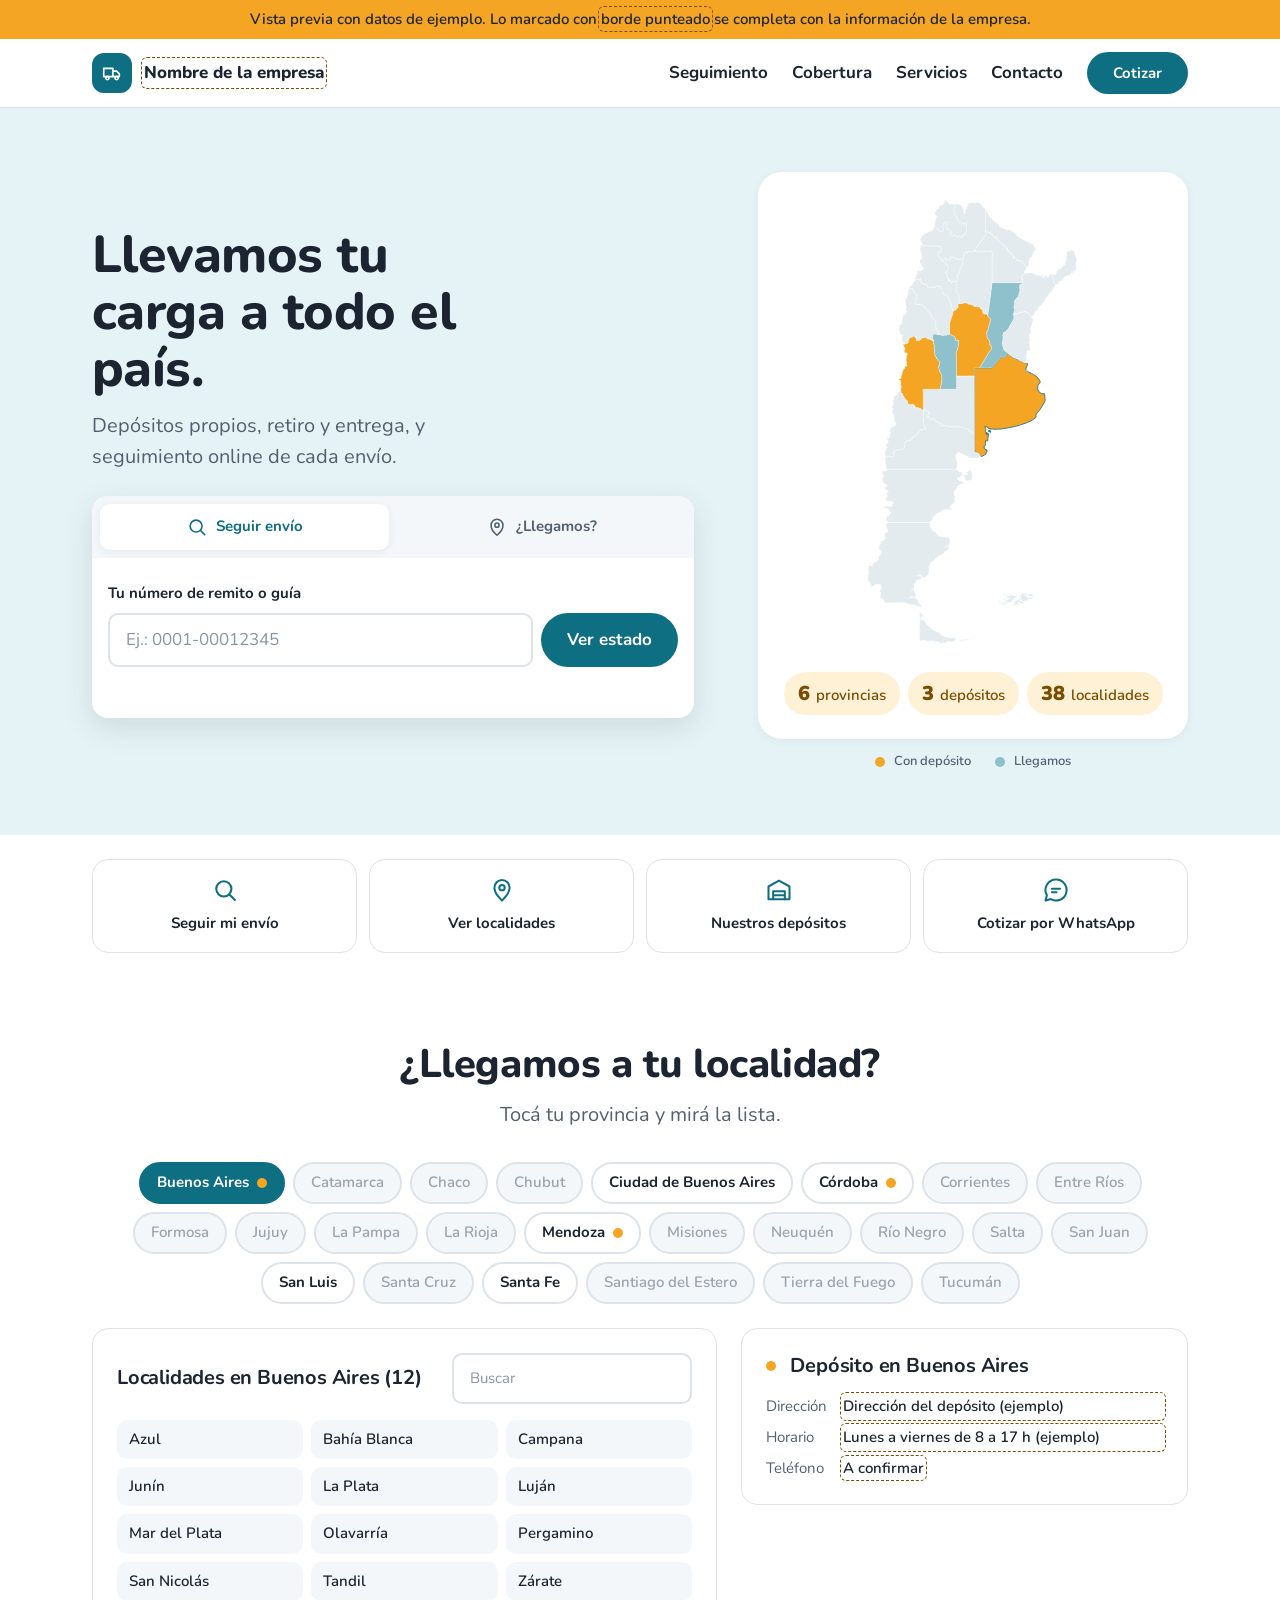
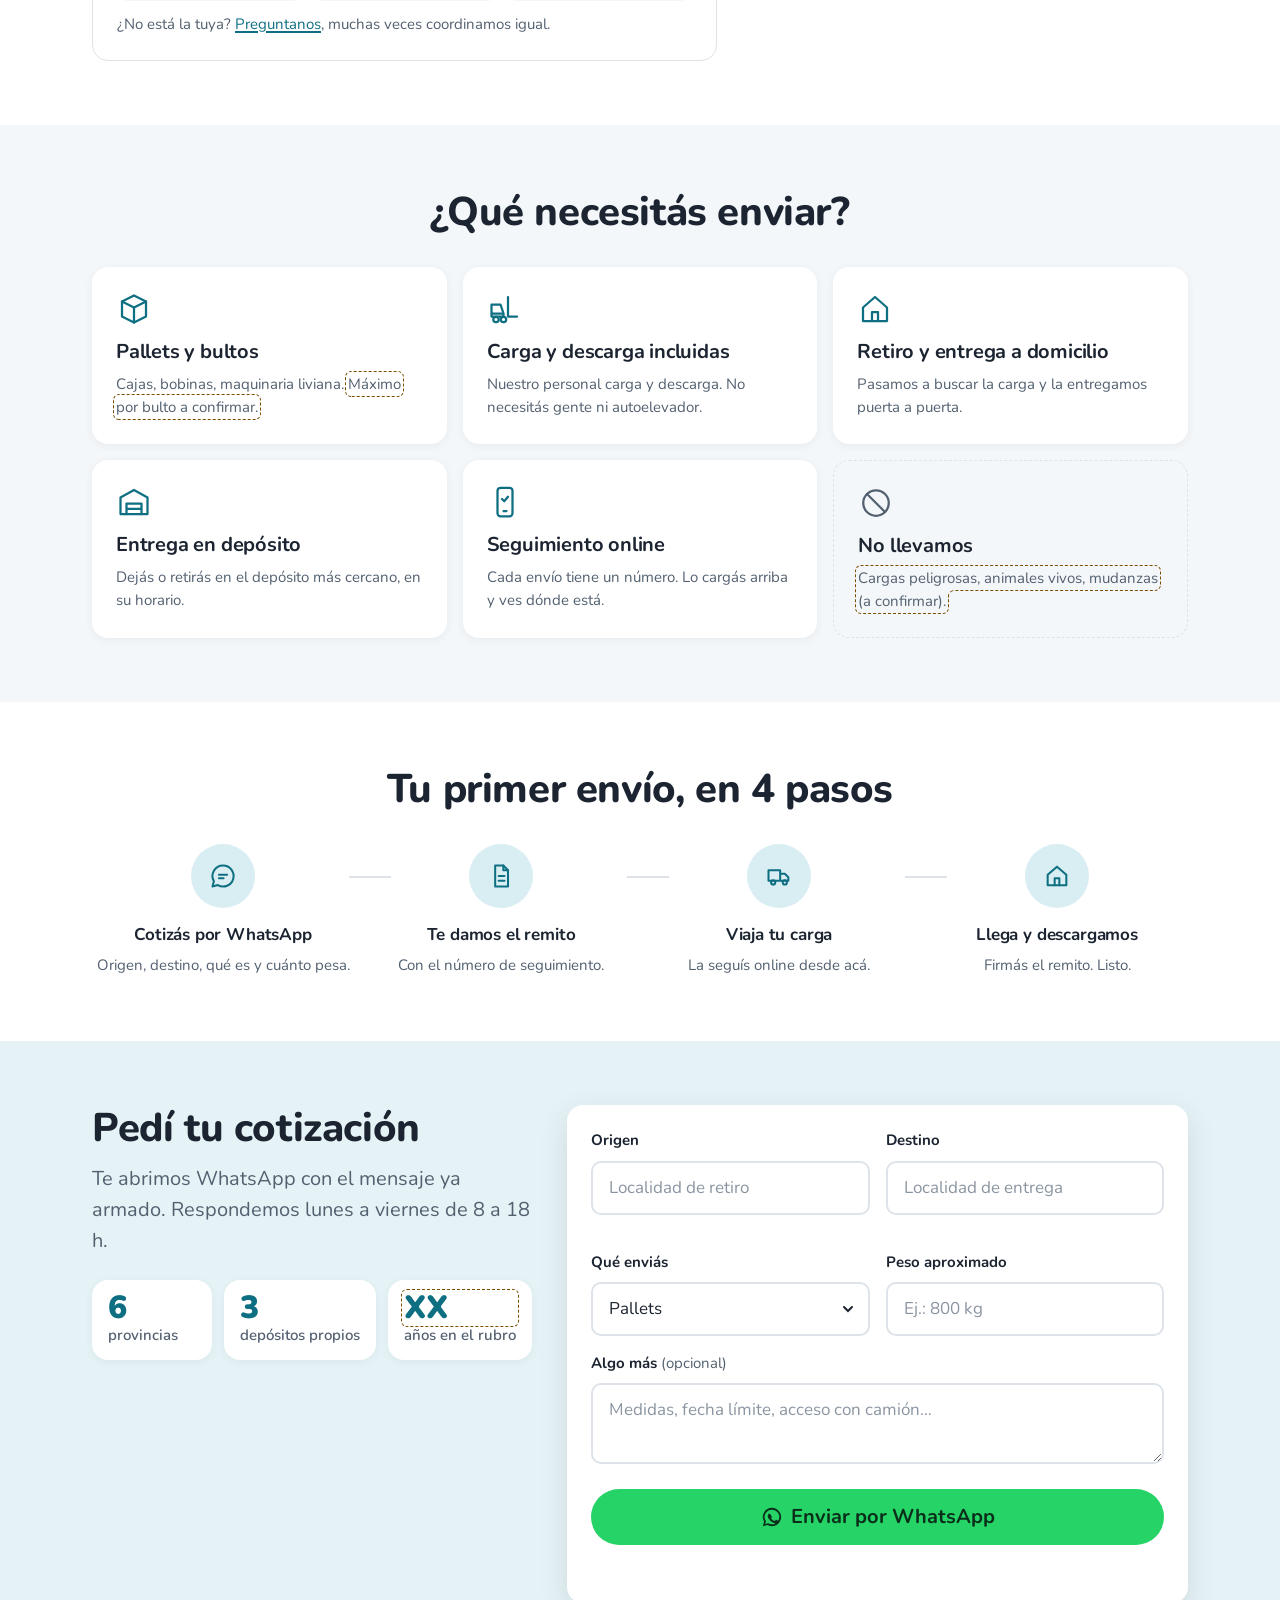
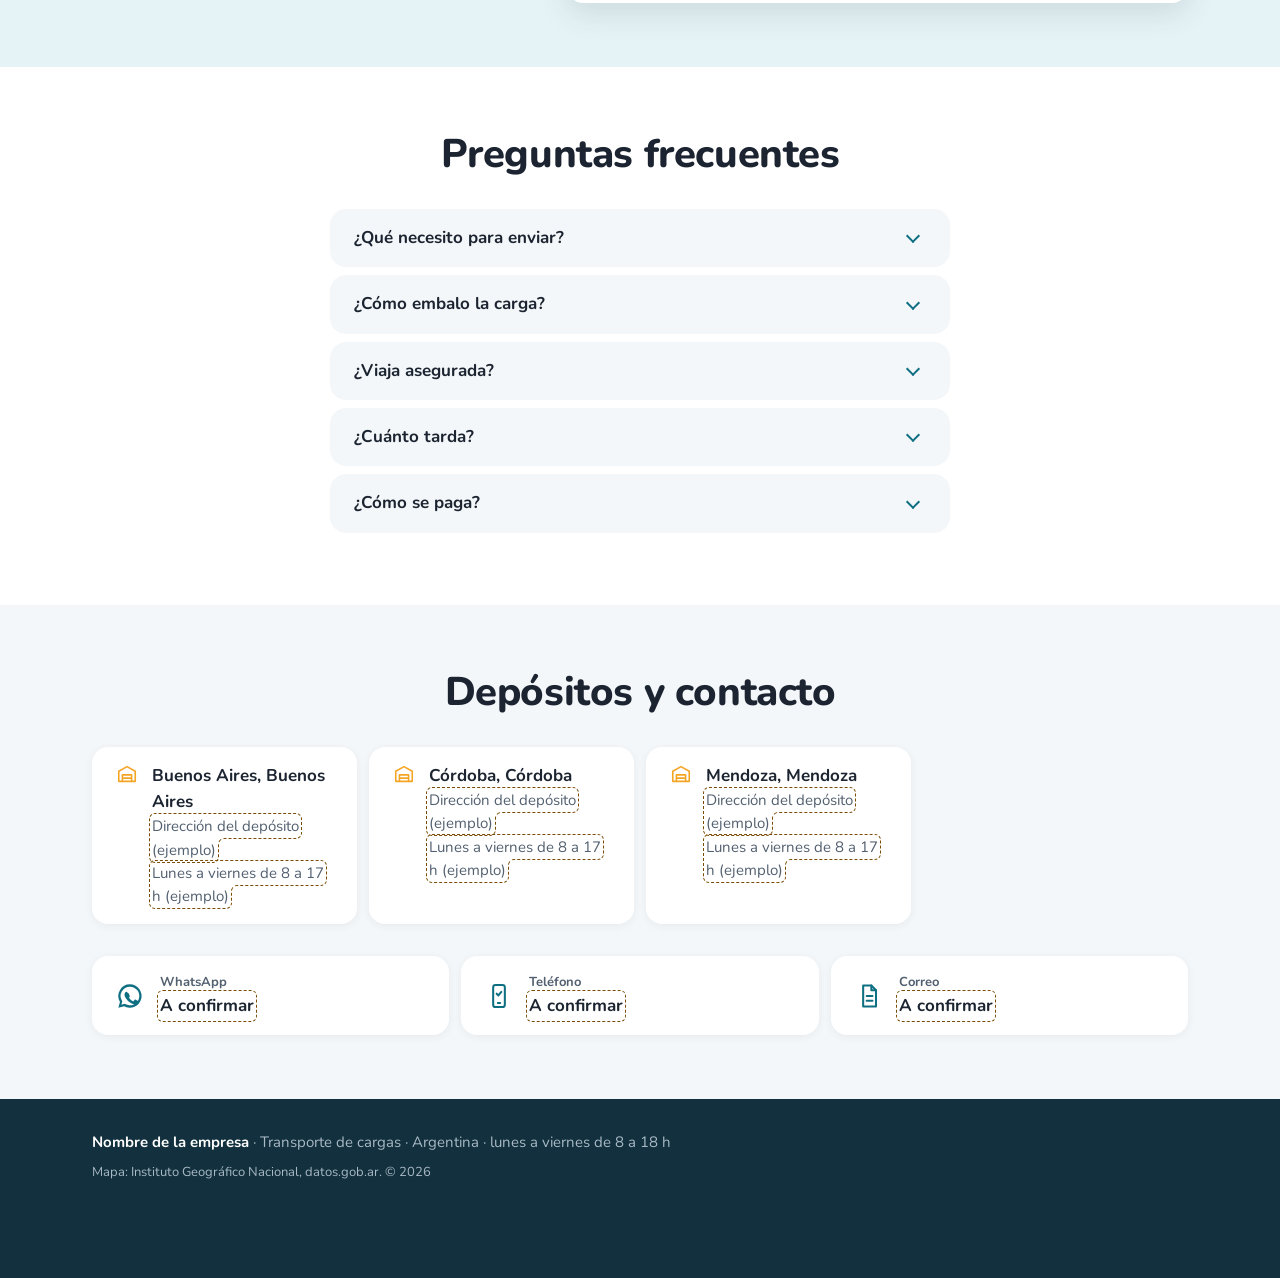
==== commit 557563bf: "Redesign landing after studying top-traffic logistics sites Lighter, friendlier direction based on t" ====
--- a/web/index.html
+++ b/web/index.html
@@ -4,30 +4,45 @@
   <meta charset="utf-8">
   <meta name="viewport" content="width=device-width, initial-scale=1">
   <title>Transporte de cargas con seguimiento online | Nombre de la empresa</title>
-  <meta name="description" content="Transporte de cargas a todo el país con depósitos propios, retiro y entrega, y seguimiento online de cada envío. Consultá si llegamos a tu localidad y pedí tu cotización por WhatsApp.">
+  <meta name="description" content="Llevamos tu carga a todo el país, con depósitos propios, retiro y entrega, y seguimiento online. Consultá si llegamos a tu localidad y cotizá por WhatsApp.">
   <meta property="og:title" content="Transporte de cargas con seguimiento online">
   <meta property="og:description" content="Consultá cobertura por provincia y localidad, seguí tu envío y cotizá por WhatsApp.">
   <meta property="og:type" content="website">
   <meta property="og:image" content="assets/og.png">
-  <meta name="theme-color" content="#10212e">
+  <meta name="theme-color" content="#0f6f82">
   <link rel="icon" href="assets/favicon.svg" type="image/svg+xml">
   <link rel="preconnect" href="https://fonts.googleapis.com">
   <link rel="preconnect" href="https://fonts.gstatic.com" crossorigin>
-  <link href="https://fonts.googleapis.com/css2?family=Archivo:wdth,wght@100,400..700;112,600..800&display=swap" rel="stylesheet">
+  <link href="https://fonts.googleapis.com/css2?family=Nunito:wght@400;600;700;800;900&display=swap" rel="stylesheet">
   <link rel="stylesheet" href="styles/tokens.css">
   <link rel="stylesheet" href="styles/site.css">
 </head>
 <body>
+<svg width="0" height="0" style="position:absolute" aria-hidden="true">
+  <symbol id="i-truck" viewBox="0 0 24 24"><path d="M3 7h10v9H3zM13 10h4l3 3v3h-7z"/><circle cx="7" cy="17.5" r="1.8"/><circle cx="17" cy="17.5" r="1.8"/></symbol>
+  <symbol id="i-search" viewBox="0 0 24 24"><circle cx="11" cy="11" r="6.5"/><path d="m16 16 4.5 4.5"/></symbol>
+  <symbol id="i-pin" viewBox="0 0 24 24"><path d="M12 21s-6.5-5.6-6.5-11a6.5 6.5 0 0 1 13 0c0 5.4-6.5 11-6.5 11z"/><circle cx="12" cy="10" r="2.3"/></symbol>
+  <symbol id="i-chat" viewBox="0 0 24 24"><path d="M12 3a9 9 0 0 0-7.8 13.5L3 21l4.6-1.2A9 9 0 1 0 12 3z"/><path d="M8.5 11h7M8.5 14h4"/></symbol>
+  <symbol id="i-box" viewBox="0 0 24 24"><path d="M12 3 4 7v10l8 4 8-4V7z"/><path d="M4 7l8 4 8-4M12 11v10"/></symbol>
+  <symbol id="i-forklift" viewBox="0 0 24 24"><path d="M3 15V9h6l2 6zM3 15h8v2H3zM14 4v13h6"/><circle cx="6" cy="19" r="1.8"/><circle cx="11" cy="19" r="1.8"/></symbol>
+  <symbol id="i-home" viewBox="0 0 24 24"><path d="M4 11 12 4l8 7v9H4z"/><path d="M10 20v-6h4v6"/></symbol>
+  <symbol id="i-warehouse" viewBox="0 0 24 24"><path d="M3 20V9l9-5 9 5v11z"/><path d="M7 20v-7h10v7M7 16.5h10"/></symbol>
+  <symbol id="i-phone" viewBox="0 0 24 24"><rect x="7" y="2.5" width="10" height="19" rx="2"/><path d="M11 18h2"/><path d="m10 10 1.5 1.5L14 8.5"/></symbol>
+  <symbol id="i-ban" viewBox="0 0 24 24"><circle cx="12" cy="12" r="8.5"/><path d="m6 6 12 12"/></symbol>
+  <symbol id="i-doc" viewBox="0 0 24 24"><path d="M7 3h7l4 4v14H7z"/><path d="M14 3v4h4M10 12h5M10 16h5"/></symbol>
+  <symbol id="i-wa" viewBox="0 0 24 24"><path fill="currentColor" stroke="none" d="M12 2a10 10 0 0 0-8.6 15.1L2 22l5-1.3A10 10 0 1 0 12 2m0 2a8 8 0 1 1-4.1 14.9l-.3-.2-3 .8.8-2.9-.2-.3A8 8 0 0 1 12 4m-3 4.3c-.2 0-.5 0-.7.3-.3.3-1 1-1 2.4s1 2.8 1.2 3c.1.2 2 3.2 5 4.4 2.4 1 2.9.8 3.4.7.5 0 1.7-.7 1.9-1.4.3-.7.3-1.2.2-1.4l-.5-.3-1.9-.9c-.2-.1-.4-.2-.6.1l-.9 1.1c-.2.2-.3.2-.6.1a6.6 6.6 0 0 1-3.3-2.9c-.2-.4.2-.4.6-1.1.1-.2 0-.4 0-.5l-.9-2c-.2-.5-.4-.5-.6-.5z"/></symbol>
+</svg>
+
 <a class="skip" href="#principal">Ir al contenido</a>
 
 <div class="borrador" id="aviso-borrador" hidden>
-  Vista previa con datos de ejemplo. Lo que tiene <span class="ph">borde punteado</span> se completa con la información de la empresa.
+  Vista previa con datos de ejemplo. Lo marcado con <span class="ph">borde punteado</span> se completa con la información de la empresa.
 </div>
 
 <header class="nav" id="arriba">
   <div class="wrap nav__in">
     <a class="brand" href="#arriba" aria-label="Inicio">
-      <svg class="brand__mark" width="36" height="36" viewBox="0 0 36 36" aria-hidden="true"><rect x="2" y="9" width="20" height="14" rx="2" fill="currentColor"/><path d="M22 13h6l5 5v5h-11z" fill="currentColor" opacity=".7"/><circle cx="9" cy="26" r="3.2" fill="#f5a524"/><circle cx="27" cy="26" r="3.2" fill="#f5a524"/></svg>
+      <span class="brand__mark"><svg class="ico" aria-hidden="true"><use href="#i-truck"/></svg></span>
       <span class="brand__name ph" data-empresa>Nombre de la empresa</span>
     </a>
     <button class="nav__toggle" type="button" aria-expanded="false" aria-controls="menu" id="nav-toggle">
@@ -39,38 +54,39 @@
       <a href="#cobertura">Cobertura</a>
       <a href="#servicios">Servicios</a>
       <a href="#contacto">Contacto</a>
-      <a class="btn btn--primary btn--sm" href="#cotizar">Cotizar por WhatsApp</a>
+      <a class="btn btn--primary btn--sm" href="#cotizar">Cotizar</a>
     </nav>
   </div>
 </header>
 
 <main id="principal">
 
-  <!-- 1. Hero: rastrear o verificar cobertura -->
+  <!-- 1. Hero -->
   <section class="hero" id="seguimiento" aria-labelledby="hero-titulo">
     <div class="wrap hero__in">
       <div class="hero__copy">
-        <h1 id="hero-titulo">Transporte de cargas a <span class="num" data-n-provincias>6</span> provincias, con seguimiento online de cada envío.</h1>
-        <p class="hero__sub">Depósitos propios, retiro y entrega, y un número para saber dónde está tu carga sin preguntar por chat.</p>
+        <h1 id="hero-titulo">Llevamos tu carga a todo el país.</h1>
+        <p class="hero__sub">Depósitos propios, retiro y entrega, y seguimiento online de cada envío.</p>
 
         <div class="panel" id="panel">
           <div class="tabs" role="tablist" aria-label="Qué querés hacer">
-            <button class="tab" role="tab" id="tab-seguir" aria-selected="true" aria-controls="pane-seguir" type="button">Seguir un envío</button>
-            <button class="tab" role="tab" id="tab-llegamos" aria-selected="false" aria-controls="pane-llegamos" tabindex="-1" type="button">¿Llegamos a tu localidad?</button>
-          </div>
-
+            <button class="tab" role="tab" id="tab-seguir" aria-selected="true" aria-controls="pane-seguir" type="button">
+              <svg class="ico" aria-hidden="true"><use href="#i-search"/></svg>Seguir envío
+            </button>
+            <button class="tab" role="tab" id="tab-llegamos" aria-selected="false" aria-controls="pane-llegamos" tabindex="-1" type="button">
+              <svg class="ico" aria-hidden="true"><use href="#i-pin"/></svg>¿Llegamos?
+            </button>
+          </div>
           <form class="pane" id="pane-seguir" role="tabpanel" aria-labelledby="tab-seguir" novalidate>
-            <label class="label" for="nro-seguimiento">Ingresá tu <span data-seg-etiqueta>número de remito o guía</span></label>
+            <label class="label" for="nro-seguimiento">Tu <span data-seg-etiqueta>número de remito o guía</span></label>
             <div class="field-row">
               <input class="input" id="nro-seguimiento" name="numero" type="text" inputmode="numeric" autocomplete="off" placeholder="Ej.: 0001-00012345" required>
               <button class="btn btn--primary" type="submit">Ver estado</button>
             </div>
-            <p class="help" id="seg-ayuda">Lo encontrás en el remito o en el mensaje que te mandamos al despachar.</p>
             <p class="msg" id="seg-msg" role="status" aria-live="polite"></p>
           </form>
-
           <form class="pane" id="pane-llegamos" role="tabpanel" aria-labelledby="tab-llegamos" hidden novalidate>
-            <label class="label" for="buscar-localidad">Escribí tu localidad o provincia</label>
+            <label class="label" for="buscar-localidad">Tu localidad</label>
             <div class="field-row">
               <input class="input" id="buscar-localidad" name="localidad" type="search" autocomplete="off" placeholder="Ej.: Villa María" list="lista-localidades">
               <button class="btn btn--primary" type="submit">Consultar</button>
@@ -82,7 +98,8 @@
       </div>
 
       <figure class="hero__map" id="mapa-hero" aria-label="Provincias donde operamos">
-        <svg xmlns="http://www.w3.org/2000/svg" viewBox="0 0 1655 3450" role="img" aria-labelledby="mapa-titulo">
+        <div class="map-card">
+          <svg xmlns="http://www.w3.org/2000/svg" viewBox="0 0 1655 3450" role="img" aria-labelledby="mapa-titulo">
 <title id="mapa-titulo">Mapa de Argentina por provincias</title>
 <path id="prov-06" data-nombre="Buenos Aires" d="M1084,1177 1100,1195 1117,1202 1119,1210 1130,1212 1133,1219 1141,1213 1147,1222 1163,1222 1163,1231 1168,1231 1172,1235 1183,1234 1184,1237 1190,1239 1193,1245 1201,1245 1209,1254 1224,1250 1234,1254 1233,1272 1226,1280 1224,1293 1220,1294 1225,1303 1221,1305 1219,1315 1224,1321 1227,1316 1234,1313 1247,1324 1260,1328 1265,1333 1271,1333 1280,1341 1300,1352 1322,1377 1330,1395 1311,1424 1309,1447 1318,1464 1331,1478 1342,1483 1354,1483 1357,1482 1357,1479 1360,1481 1363,1491 1366,1538 1330,1599 1301,1633 1297,1647 1297,1655 1299,1654 1297,1660 1272,1680 1235,1698 1173,1720 1115,1734 1036,1748 977,1750 969,1747 961,1749 940,1743 933,1731 927,1729 922,1729 919,1731 914,1730 915,1734 920,1734 918,1736 920,1740 918,1745 922,1749 921,1755 918,1760 920,1762 918,1761 919,1766 923,1773 927,1775 922,1775 921,1777 935,1779 945,1787 943,1789 939,1789 931,1780 923,1780 925,1785 930,1785 927,1786 930,1788 929,1790 934,1788 933,1790 942,1795 936,1816 938,1818 936,1821 937,1835 934,1837 931,1835 924,1837 924,1835 923,1838 920,1837 918,1857 919,1869 907,1880 913,1896 920,1900 923,1907 926,1908 926,1906 921,1903 931,1908 932,1913 927,1919 921,1937 890,1954 883,1952 870,1932 852,1922 844,1923 838,1919 837,1921 836,1289 968,1289 1030,1215 1033,1207 1039,1204 1042,1208 1049,1209 1059,1215 1066,1214 1067,1208 1071,1205 1071,1197 1077,1191 1082,1176 1084,1177ZM946,1759 946,1763 946,1759 948,1761 948,1759 951,1760 950,1761 952,1760 950,1765 953,1766 955,1760 955,1770 956,1766 957,1769 956,1774 950,1768 941,1766 942,1761 944,1762 944,1759 946,1759Z"><title>Buenos Aires</title></path>
 <path id="prov-10" data-nombre="Catamarca" d="M433,367 483,374 561,374 586,380 583,386 588,387 590,394 586,412 583,413 579,421 567,420 563,422 562,427 564,430 564,448 573,458 578,458 578,461 584,466 588,485 594,486 600,492 607,473 613,464 617,463 623,472 621,488 618,490 617,497 617,513 627,510 644,524 638,536 642,543 619,576 633,583 632,599 636,615 641,619 644,635 647,628 650,627 654,631 657,647 661,647 664,651 670,642 680,635 696,645 700,669 702,697 699,711 695,710 694,712 698,715 699,722 708,724 717,734 721,770 726,777 723,778 722,783 726,791 723,797 723,807 712,810 714,835 697,855 676,862 653,791 650,777 645,777 645,768 623,744 599,736 598,731 603,722 591,712 591,703 589,703 590,697 585,679 550,675 546,677 539,688 522,688 497,681 485,687 485,682 478,667 480,661 471,662 464,667 462,660 453,657 451,660 450,653 446,654 442,650 437,652 438,637 432,634 430,621 427,632 423,629 416,632 416,629 410,626 387,630 387,622 391,620 390,612 396,606 395,602 399,603 396,593 399,594 399,591 403,590 404,582 409,580 404,576 406,566 409,565 411,560 420,560 423,566 427,568 429,562 435,563 435,556 437,560 445,553 450,554 448,548 452,542 426,499 429,479 443,468 435,420 430,413 432,407 426,395 426,391 432,388 430,376 433,373 433,367Z"><title>Catamarca</title></path>
@@ -109,6 +126,12 @@
 <path id="prov-94" data-nombre="Tierra del Fuego" d="M700,3315 694,3320 693,3328 688,3330 691,3333 679,3344 676,3344 675,3339 672,3339 669,3343 653,3347 651,3341 632,3340 633,3347 622,3349 604,3350 601,3351 601,3354 595,3356 579,3353 570,3346 530,3339 530,3337 519,3339 516,3337 512,3337 512,3335 496,3339 470,3335 453,3330 448,3331 452,3334 448,3335 447,3333 438,3336 428,3334 433,3337 425,3339 425,3116 450,3145 457,3164 452,3152 444,3152 430,3164 430,3175 442,3181 457,3181 462,3183 474,3208 498,3230 491,3234 498,3229 509,3234 506,3237 509,3243 539,3262 573,3276 576,3278 578,3284 588,3290 587,3292 594,3298 646,3315 666,3315 668,3318 669,3316 675,3314 675,3316 678,3314 691,3312 689,3316 691,3314 700,3315ZM804,3323 800,3329 797,3328 792,3331 792,3327 785,3330 783,3328 779,3333 779,3331 772,3333 771,3336 770,3328 767,3330 764,3329 762,3333 757,3333 753,3338 749,3336 753,3334 751,3332 746,3339 740,3341 733,3342 737,3339 734,3336 736,3335 730,3336 728,3334 730,3330 735,3330 734,3328 737,3328 742,3332 748,3330 745,3323 756,3328 755,3325 757,3325 759,3331 758,3325 761,3321 762,3324 771,3323 777,3327 776,3323 779,3324 779,3326 784,3323 785,3328 789,3324 798,3322 799,3323 798,3326 804,3323ZM1036,3029 1032,3038 1035,3039 1031,3040 1035,3042 1030,3044 1033,3045 1025,3049 1020,3047 1021,3046 1019,3044 1021,3043 1017,3043 1016,3040 1014,3040 1014,3036 1017,3035 1011,3035 1016,3031 1015,3034 1017,3032 1021,3035 1019,3033 1022,3032 1022,3028 1026,3028 1025,3031 1029,3030 1029,3032 1022,3036 1020,3039 1028,3037 1031,3033 1032,3036 1034,3031 1031,3029 1032,3026 1035,3026 1036,3029ZM1100,2984 1093,2990 1095,2990 1082,2991 1078,2989 1082,2990 1081,2987 1085,2984 1089,2990 1093,2989 1094,2986 1081,2980 1078,2976 1089,2982 1096,2980 1098,2982 1096,2983 1100,2984ZM1148,2983 1144,2980 1146,2985 1136,2984 1133,2981 1125,2980 1116,2976 1122,2975 1127,2977 1134,2976 1136,2981 1139,2980 1139,2978 1143,2977 1148,2983ZM1167,2990 1159,2993 1161,2995 1159,2996 1166,2994 1156,3003 1156,2999 1153,2999 1154,3001 1143,3002 1154,3001 1150,3004 1153,3003 1151,3005 1155,3003 1151,3011 1144,3013 1147,3009 1140,3015 1142,3010 1135,3016 1134,3019 1139,3015 1134,3023 1130,3024 1133,3024 1125,3031 1122,3031 1114,3046 1103,3051 1102,3047 1103,3047 1097,3046 1099,3044 1097,3044 1096,3046 1094,3047 1096,3047 1095,3051 1084,3052 1091,3046 1086,3049 1084,3049 1087,3046 1081,3049 1080,3052 1077,3048 1075,3051 1077,3049 1081,3052 1081,3058 1084,3052 1082,3059 1075,3066 1073,3062 1077,3060 1071,3059 1073,3061 1072,3064 1067,3060 1063,3061 1071,3062 1073,3068 1071,3064 1066,3068 1066,3065 1063,3066 1060,3061 1057,3063 1059,3064 1058,3066 1060,3064 1061,3067 1065,3068 1060,3068 1064,3070 1056,3075 1054,3073 1055,3076 1052,3076 1048,3071 1053,3071 1051,3069 1054,3068 1050,3069 1048,3068 1051,3065 1048,3067 1048,3064 1047,3066 1044,3064 1051,3064 1047,3060 1044,3062 1039,3060 1036,3061 1047,3068 1040,3069 1036,3062 1030,3062 1023,3054 1023,3058 1021,3057 1021,3051 1018,3051 1023,3051 1026,3055 1033,3054 1031,3057 1034,3057 1031,3058 1036,3059 1040,3056 1035,3057 1033,3053 1035,3054 1044,3052 1041,3049 1038,3050 1037,3045 1044,3046 1044,3048 1048,3046 1046,3051 1049,3050 1049,3047 1049,3055 1053,3054 1050,3053 1052,3052 1050,3048 1052,3047 1054,3048 1053,3050 1054,3048 1058,3049 1055,3053 1057,3051 1059,3053 1058,3049 1061,3050 1060,3053 1061,3051 1063,3052 1058,3048 1069,3047 1072,3043 1060,3045 1052,3043 1063,3044 1068,3038 1066,3037 1068,3035 1066,3033 1067,3029 1070,3027 1070,3029 1074,3026 1070,3032 1072,3030 1075,3032 1070,3037 1075,3035 1074,3039 1077,3037 1077,3032 1081,3033 1077,3030 1080,3028 1077,3028 1078,3026 1082,3025 1081,3027 1086,3029 1089,3021 1084,3020 1080,3022 1078,3020 1073,3022 1075,3026 1071,3025 1066,3027 1062,3026 1060,3028 1060,3030 1062,3029 1061,3031 1058,3030 1059,3027 1057,3028 1053,3023 1052,3017 1062,3021 1085,3016 1096,3022 1105,3024 1096,3021 1101,3020 1096,3020 1097,3016 1093,3018 1083,3013 1085,3011 1079,3010 1083,3006 1078,3008 1080,3005 1077,3003 1076,3004 1079,3006 1077,3008 1072,3007 1072,3004 1071,3006 1064,3004 1063,3000 1073,3000 1073,2999 1067,2994 1062,2995 1052,2991 1053,2988 1051,2986 1055,2986 1051,2984 1062,2987 1084,2999 1090,2998 1093,3001 1105,2998 1095,2994 1098,2992 1097,2991 1101,2992 1099,2989 1103,2988 1105,2989 1102,2990 1103,2992 1112,2988 1114,2989 1111,2990 1113,2990 1110,2990 1111,2992 1117,2990 1113,2991 1124,2992 1121,2995 1121,2993 1116,2994 1118,2996 1132,2994 1133,2997 1133,2993 1143,2990 1144,2991 1139,2994 1134,2994 1141,2998 1139,2994 1145,2996 1152,2994 1144,2990 1148,2989 1147,2985 1151,2987 1149,2984 1167,2990ZM1224,2981 1234,2985 1235,2989 1231,2989 1234,2989 1236,2993 1233,2993 1235,2994 1232,2997 1232,2993 1225,2996 1223,2990 1220,2992 1221,2988 1214,2994 1220,2993 1211,2997 1220,2993 1218,2994 1221,2994 1221,2995 1217,2998 1220,2998 1219,3001 1222,2997 1224,2999 1227,2997 1228,3003 1225,3005 1228,3006 1229,3003 1231,3003 1231,3007 1235,3007 1235,3004 1239,3006 1240,3009 1237,3012 1239,3010 1241,3011 1239,3016 1242,3015 1241,3012 1244,3016 1245,3016 1243,3014 1247,3014 1244,3014 1241,3008 1249,3011 1240,3005 1245,3002 1237,3003 1237,2999 1235,3002 1231,3001 1233,2999 1230,2998 1235,2998 1239,2989 1265,2986 1273,2991 1271,2993 1274,2998 1281,3001 1272,3000 1273,2997 1269,3000 1276,3001 1279,3004 1264,3004 1256,2999 1259,3004 1252,3001 1253,3003 1248,3005 1252,3006 1249,3007 1252,3009 1255,3008 1252,3007 1254,3006 1256,3009 1270,3010 1283,3014 1276,3015 1272,3018 1264,3015 1274,3018 1267,3019 1283,3018 1275,3022 1261,3023 1270,3025 1258,3026 1257,3024 1254,3024 1257,3025 1256,3027 1248,3027 1249,3024 1246,3027 1237,3025 1242,3026 1245,3028 1243,3028 1252,3029 1242,3029 1237,3032 1230,3032 1236,3034 1239,3031 1248,3032 1242,3033 1243,3037 1241,3037 1243,3034 1239,3035 1236,3037 1239,3038 1231,3039 1229,3042 1224,3042 1224,3041 1229,3040 1221,3040 1216,3033 1214,3033 1220,3039 1214,3039 1217,3041 1207,3040 1211,3038 1204,3037 1206,3039 1199,3040 1193,3036 1197,3036 1187,3034 1188,3031 1186,3029 1183,3036 1175,3036 1173,3034 1175,3035 1171,3038 1181,3035 1180,3039 1184,3035 1201,3044 1198,3044 1189,3040 1191,3041 1190,3043 1194,3043 1193,3045 1195,3043 1197,3046 1200,3046 1200,3049 1202,3045 1206,3045 1206,3047 1211,3047 1213,3049 1211,3051 1215,3052 1207,3052 1211,3055 1209,3055 1210,3061 1209,3064 1206,3062 1208,3060 1205,3057 1203,3058 1203,3055 1196,3052 1197,3056 1190,3053 1193,3058 1191,3057 1188,3062 1186,3056 1183,3060 1182,3055 1183,3055 1181,3054 1181,3052 1177,3054 1176,3052 1173,3052 1171,3048 1170,3050 1167,3047 1169,3051 1160,3049 1160,3051 1157,3051 1167,3053 1163,3055 1166,3055 1165,3058 1171,3053 1171,3056 1174,3058 1168,3060 1177,3060 1168,3065 1171,3064 1170,3066 1173,3064 1173,3067 1176,3064 1180,3064 1174,3070 1175,3071 1180,3070 1178,3074 1181,3076 1166,3070 1164,3073 1161,3066 1156,3068 1159,3064 1154,3066 1153,3061 1153,3064 1150,3062 1152,3066 1149,3066 1146,3062 1148,3065 1143,3067 1151,3068 1145,3070 1149,3069 1146,3072 1150,3070 1148,3074 1152,3071 1156,3071 1151,3073 1155,3075 1149,3078 1155,3077 1152,3082 1156,3085 1158,3083 1158,3085 1153,3086 1151,3085 1153,3083 1148,3083 1149,3081 1143,3081 1144,3078 1142,3077 1142,3074 1136,3076 1138,3070 1132,3071 1134,3069 1131,3068 1133,3067 1124,3062 1126,3060 1129,3060 1128,3062 1134,3062 1132,3058 1134,3059 1139,3057 1130,3051 1139,3051 1131,3047 1135,3049 1141,3047 1134,3045 1134,3042 1135,3040 1141,3044 1145,3043 1140,3038 1147,3039 1144,3038 1146,3037 1141,3036 1143,3034 1147,3032 1146,3035 1150,3031 1149,3034 1151,3033 1152,3036 1154,3029 1156,3031 1161,3030 1158,3026 1161,3024 1162,3027 1165,3022 1165,3026 1166,3022 1169,3024 1170,3021 1172,3020 1178,3019 1178,3025 1180,3027 1176,3028 1180,3031 1178,3033 1180,3033 1186,3027 1182,3027 1181,3021 1180,3023 1179,3020 1179,3018 1182,3019 1180,3017 1182,3018 1178,3015 1184,3017 1168,3008 1173,3003 1172,3000 1175,3003 1176,3009 1181,3011 1178,3007 1180,3006 1177,3002 1178,3000 1188,3002 1187,3005 1194,3002 1188,3003 1171,2996 1174,2991 1185,2994 1184,2992 1180,2992 1182,2989 1192,2988 1193,2985 1184,2973 1190,2978 1202,2982 1203,2985 1203,2981 1210,2982 1212,2985 1216,2986 1216,2982 1212,2985 1211,2981 1219,2979 1224,2981Z"><title>Tierra del Fuego</title></path>
 <path id="prov-90" data-nombre="Tucumán" d="M681,456 686,458 688,467 706,473 706,479 711,477 713,481 726,472 735,474 749,472 750,481 746,491 749,517 742,516 739,530 735,529 735,532 732,532 721,582 714,586 711,585 709,598 712,601 712,605 707,609 710,624 707,625 706,638 701,639 697,638 696,645 680,635 670,642 664,651 661,647 657,647 654,631 650,627 646,629 644,635 641,619 636,615 633,602 633,583 619,576 642,543 638,536 644,524 627,510 617,513 616,497 618,490 621,488 623,472 653,485 655,462 661,462 666,459 676,461 681,456Z"><title>Tucumán</title></path>
 </svg>
+          <div class="map-stats">
+            <span class="stat"><strong data-n-provincias>6</strong> provincias</span>
+            <span class="stat"><strong data-n-depositos>3</strong> depósitos</span>
+            <span class="stat"><strong data-n-localidades>38</strong> localidades</span>
+          </div>
+        </div>
         <figcaption class="map-legend">
           <span><i class="dot dot--dep"></i> Con depósito</span>
           <span><i class="dot dot--cov"></i> Llegamos</span>
@@ -117,104 +140,83 @@
     </div>
   </section>
 
-  <!-- 2. Cobertura -->
+  <!-- 2. Accesos rápidos -->
+  <nav class="quick" aria-label="Accesos rápidos">
+    <div class="wrap quick__in">
+      <a class="quick__item" href="#seguimiento"><svg class="ico ico--lg" aria-hidden="true"><use href="#i-search"/></svg><span>Seguir mi envío</span></a>
+      <a class="quick__item" href="#cobertura"><svg class="ico ico--lg" aria-hidden="true"><use href="#i-pin"/></svg><span>Ver localidades</span></a>
+      <a class="quick__item" href="#depositos"><svg class="ico ico--lg" aria-hidden="true"><use href="#i-warehouse"/></svg><span>Nuestros depósitos</span></a>
+      <a class="quick__item" href="#cotizar"><svg class="ico ico--lg" aria-hidden="true"><use href="#i-chat"/></svg><span>Cotizar por WhatsApp</span></a>
+    </div>
+  </nav>
+
+  <!-- 3. Cobertura -->
   <section class="section" id="cobertura" aria-labelledby="cob-titulo">
     <div class="wrap">
-      <div class="section__head">
-        <h2 id="cob-titulo">Dónde llegamos</h2>
-        <p class="lead">Elegí una provincia para ver las localidades que atendemos y dónde está el depósito más cercano.</p>
-      </div>
-
+      <div class="section__head section__head--center">
+        <h2 id="cob-titulo">¿Llegamos a tu localidad?</h2>
+        <p class="lead">Tocá tu provincia y mirá la lista.</p>
+      </div>
       <div class="chips" id="chips" role="list" aria-label="Provincias"></div>
-
       <div class="cob">
-        <div class="cob__list">
-          <h3 class="cob__title" id="cob-prov-titulo">Localidades</h3>
-          <input class="input input--sm" id="filtro-localidad" type="search" placeholder="Filtrar localidades" aria-label="Filtrar localidades de la provincia elegida">
+        <div class="cob__list card">
+          <div class="cob__top">
+            <h3 class="cob__title" id="cob-prov-titulo">Localidades</h3>
+            <input class="input input--sm" id="filtro-localidad" type="search" placeholder="Buscar" aria-label="Filtrar localidades de la provincia elegida">
+          </div>
           <ul class="locs" id="locs" aria-live="polite"></ul>
-          <p class="help">¿No está tu localidad? <a href="#cotizar">Consultanos</a>, muchas veces coordinamos igual.</p>
+          <p class="help">¿No está la tuya? <a href="#cotizar">Preguntanos</a>, muchas veces coordinamos igual.</p>
         </div>
         <div class="cob__dep" id="dep"></div>
       </div>
     </div>
   </section>
 
-  <!-- 3. Servicios -->
+  <!-- 4. Servicios -->
   <section class="section section--alt" id="servicios" aria-labelledby="serv-titulo">
-    <div class="wrap serv">
-      <div class="section__head serv__head">
-        <h2 id="serv-titulo">Qué llevamos y cómo</h2>
-        <p class="lead">Carga general entre provincias, con el camión y el personal para cargar y descargar. Sin intermediarios.</p>
-      </div>
-      <dl class="serv__list">
-        <div>
-          <dt>Carga general</dt>
-          <dd>Pallets, bultos, cajas, bobinas, maquinaria liviana. <span class="ph">Peso y medidas máximas por bulto a confirmar.</span></dd>
-        </div>
-        <div>
-          <dt>Carga y descarga incluidas</dt>
-          <dd>Nuestro personal carga en origen y descarga en destino. No hace falta que tengas gente ni autoelevador.</dd>
-        </div>
-        <div>
-          <dt>Retiro y entrega</dt>
-          <dd>Retiramos en tu domicilio o recibís en nuestro depósito. Entregamos puerta a puerta o en el depósito de destino, como prefieras.</dd>
-        </div>
-        <div>
-          <dt>Depósito y consolidado</dt>
-          <dd>Si tu carga es chica, la consolidamos con otras y sale en la próxima salida. <span class="ph">Frecuencia de salidas por ruta a confirmar.</span></dd>
-        </div>
-        <div>
-          <dt>Seguimiento online</dt>
-          <dd>Cada envío tiene un número. Lo cargás arriba y ves el estado sin llamar.</dd>
-        </div>
-        <div>
-          <dt>Lo que no llevamos</dt>
-          <dd><span class="ph">Cargas peligrosas, animales vivos, mudanzas particulares (a confirmar).</span></dd>
-        </div>
-      </dl>
-    </div>
-  </section>
-
-  <!-- 4. Cómo trabajamos -->
+    <div class="wrap">
+      <div class="section__head section__head--center">
+        <h2 id="serv-titulo">¿Qué necesitás enviar?</h2>
+      </div>
+      <ul class="tiles">
+        <li class="tile"><svg class="ico ico--xl" aria-hidden="true"><use href="#i-box"/></svg><h3>Pallets y bultos</h3><p>Cajas, bobinas, maquinaria liviana. <span class="ph">Máximo por bulto a confirmar.</span></p></li>
+        <li class="tile"><svg class="ico ico--xl" aria-hidden="true"><use href="#i-forklift"/></svg><h3>Carga y descarga incluidas</h3><p>Nuestro personal carga y descarga. No necesitás gente ni autoelevador.</p></li>
+        <li class="tile"><svg class="ico ico--xl" aria-hidden="true"><use href="#i-home"/></svg><h3>Retiro y entrega a domicilio</h3><p>Pasamos a buscar la carga y la entregamos puerta a puerta.</p></li>
+        <li class="tile"><svg class="ico ico--xl" aria-hidden="true"><use href="#i-warehouse"/></svg><h3>Entrega en depósito</h3><p>Dejás o retirás en el depósito más cercano, en su horario.</p></li>
+        <li class="tile"><svg class="ico ico--xl" aria-hidden="true"><use href="#i-phone"/></svg><h3>Seguimiento online</h3><p>Cada envío tiene un número. Lo cargás arriba y ves dónde está.</p></li>
+        <li class="tile tile--muted"><svg class="ico ico--xl" aria-hidden="true"><use href="#i-ban"/></svg><h3>No llevamos</h3><p><span class="ph">Cargas peligrosas, animales vivos, mudanzas (a confirmar).</span></p></li>
+      </ul>
+    </div>
+  </section>
+
+  <!-- 5. Cómo funciona -->
   <section class="section" id="como" aria-labelledby="como-titulo">
     <div class="wrap">
-      <div class="section__head">
-        <h2 id="como-titulo">Así funciona tu primer envío</h2>
+      <div class="section__head section__head--center">
+        <h2 id="como-titulo">Tu primer envío, en 4 pasos</h2>
       </div>
       <ol class="steps">
-        <li>
-          <h3>Cotizás por WhatsApp</h3>
-          <p>Nos decís origen, destino, qué es y cuánto pesa. Te respondemos con precio y fecha de salida.</p>
-        </li>
-        <li>
-          <h3>Retiramos o recibís en depósito</h3>
-          <p>Pasamos por tu domicilio o lo traés al depósito. Te damos el remito con el número de seguimiento.</p>
-        </li>
-        <li>
-          <h3>Seguís el envío online</h3>
-          <p>Cargás el número en esta página y ves en qué depósito o ruta está.</p>
-        </li>
-        <li>
-          <h3>Entregamos y descargamos</h3>
-          <p>Llega a destino con nuestro personal para descargar. Firmás el remito y listo.</p>
-        </li>
+        <li><span class="step__ico"><svg class="ico ico--lg" aria-hidden="true"><use href="#i-chat"/></svg></span><h3>Cotizás por WhatsApp</h3><p>Origen, destino, qué es y cuánto pesa.</p></li>
+        <li><span class="step__ico"><svg class="ico ico--lg" aria-hidden="true"><use href="#i-doc"/></svg></span><h3>Te damos el remito</h3><p>Con el número de seguimiento.</p></li>
+        <li><span class="step__ico"><svg class="ico ico--lg" aria-hidden="true"><use href="#i-truck"/></svg></span><h3>Viaja tu carga</h3><p>La seguís online desde acá.</p></li>
+        <li><span class="step__ico"><svg class="ico ico--lg" aria-hidden="true"><use href="#i-home"/></svg></span><h3>Llega y descargamos</h3><p>Firmás el remito. Listo.</p></li>
       </ol>
     </div>
   </section>
 
-  <!-- 5. Cotizar -->
-  <section class="section section--deep" id="cotizar" aria-labelledby="cot-titulo">
+  <!-- 6. Cotizar -->
+  <section class="section section--tint" id="cotizar" aria-labelledby="cot-titulo">
     <div class="wrap cot">
       <div class="cot__copy">
         <h2 id="cot-titulo">Pedí tu cotización</h2>
-        <p class="lead">Completá estos datos y te abrimos WhatsApp con el mensaje ya escrito. Respondemos en horario de atención: <span data-horario>Lunes a viernes de 8 a 18 h</span>.</p>
-        <ul class="cot__facts">
-          <li><strong data-n-provincias>6</strong> provincias con cobertura</li>
-          <li><strong data-n-depositos>3</strong> depósitos propios</li>
-          <li><strong class="ph" data-anios>XX</strong> años en el rubro</li>
+        <p class="lead">Te abrimos WhatsApp con el mensaje ya armado. Respondemos <span data-horario>lunes a viernes de 8 a 18 h</span>.</p>
+        <ul class="facts">
+          <li><strong data-n-provincias>6</strong><span>provincias</span></li>
+          <li><strong data-n-depositos>3</strong><span>depósitos propios</span></li>
+          <li><strong class="ph" data-anios>XX</strong><span>años en el rubro</span></li>
         </ul>
       </div>
-      <form class="cot__form" id="form-cotizar" novalidate>
+      <form class="cot__form card" id="form-cotizar" novalidate>
         <div class="grid-2">
           <div class="field">
             <label class="label" for="origen">Origen</label>
@@ -243,95 +245,56 @@
           </div>
         </div>
         <div class="field">
-          <label class="label" for="detalle">Algo más que debamos saber <span class="opt">(opcional)</span></label>
+          <label class="label" for="detalle">Algo más <span class="opt">(opcional)</span></label>
           <textarea class="input" id="detalle" name="detalle" rows="2" placeholder="Medidas, fecha límite, acceso con camión…"></textarea>
         </div>
-        <button class="btn btn--accent btn--lg" type="submit">
-          <svg width="22" height="22" viewBox="0 0 24 24" aria-hidden="true"><path fill="currentColor" d="M12 2a10 10 0 0 0-8.6 15.1L2 22l5-1.3A10 10 0 1 0 12 2m0 2a8 8 0 1 1-4.1 14.9l-.3-.2-3 .8.8-2.9-.2-.3A8 8 0 0 1 12 4m-3 4.3c-.2 0-.5 0-.7.3-.3.3-1 1-1 2.4s1 2.8 1.2 3c.1.2 2 3.2 5 4.4 2.4 1 2.9.8 3.4.7.5 0 1.7-.7 1.9-1.4.3-.7.3-1.2.2-1.4l-.5-.3-1.9-.9c-.2-.1-.4-.2-.6.1l-.9 1.1c-.2.2-.3.2-.6.1a6.6 6.6 0 0 1-3.3-2.9c-.2-.4.2-.4.6-1.1.1-.2 0-.4 0-.5l-.9-2c-.2-.5-.4-.5-.6-.5z"/></svg>
-          Abrir WhatsApp con mi consulta
-        </button>
-        <p class="help help--light">No guardamos nada: el mensaje se arma en tu teléfono.</p>
-        <p class="msg msg--light" id="cot-msg" role="status" aria-live="polite"></p>
+        <button class="btn btn--wa btn--lg" type="submit"><svg class="ico" aria-hidden="true"><use href="#i-wa"/></svg>Enviar por WhatsApp</button>
+        <p class="msg" id="cot-msg" role="status" aria-live="polite"></p>
       </form>
     </div>
   </section>
 
-  <!-- 6. Preguntas -->
+  <!-- 7. Preguntas -->
   <section class="section" id="preguntas" aria-labelledby="faq-titulo">
     <div class="wrap faq">
-      <div class="section__head">
+      <div class="section__head section__head--center">
         <h2 id="faq-titulo">Preguntas frecuentes</h2>
       </div>
       <div class="faq__list">
-        <details>
-          <summary>¿Qué necesito para hacer un envío?</summary>
-          <p>Los datos de quien envía y quien recibe, la carga embalada y la factura o remito de la mercadería. <span class="ph">Confirmar si piden algo más.</span></p>
-        </details>
-        <details>
-          <summary>¿Cómo tengo que embalar la carga?</summary>
-          <p>En pallet con film o en cajas cerradas y rotuladas. Si no sabés cómo, te asesoramos por WhatsApp antes del retiro.</p>
-        </details>
-        <details>
-          <summary>¿La carga viaja asegurada?</summary>
-          <p><span class="ph">Respuesta pendiente: qué seguro incluye el flete y cómo se declara el valor.</span></p>
-        </details>
-        <details>
-          <summary>¿Cuánto tarda en llegar?</summary>
-          <p>Depende de la ruta y de la frecuencia de salidas. Cuando cotizás te decimos la fecha de salida y de entrega estimada.</p>
-        </details>
-        <details>
-          <summary>¿Cómo se paga?</summary>
-          <p><span class="ph">Respuesta pendiente: transferencia, efectivo, cuenta corriente, pago en destino.</span></p>
-        </details>
-        <details>
-          <summary>¿Puedo retirar la carga en el depósito?</summary>
-          <p>Sí. En cada depósito figura la dirección y el horario. Llevá el número de remito y tu documento.</p>
-        </details>
-      </div>
-    </div>
-  </section>
-
-  <!-- 7. Contacto -->
+        <details><summary>¿Qué necesito para enviar?</summary><p>Datos de quien envía y recibe, la carga embalada y la factura o remito. <span class="ph">Confirmar.</span></p></details>
+        <details><summary>¿Cómo embalo la carga?</summary><p>En pallet con film o en cajas cerradas y rotuladas. Si tenés dudas, te guiamos por WhatsApp.</p></details>
+        <details><summary>¿Viaja asegurada?</summary><p><span class="ph">Pendiente: qué cubre el seguro y cómo se declara el valor.</span></p></details>
+        <details><summary>¿Cuánto tarda?</summary><p>Depende de la ruta. Al cotizar te decimos fecha de salida y de entrega.</p></details>
+        <details><summary>¿Cómo se paga?</summary><p><span class="ph">Pendiente: transferencia, efectivo, cuenta corriente, pago en destino.</span></p></details>
+      </div>
+    </div>
+  </section>
+
+  <!-- 8. Depósitos y contacto -->
   <section class="section section--alt" id="contacto" aria-labelledby="contacto-titulo">
-    <div class="wrap contacto">
-      <div class="section__head">
-        <h2 id="contacto-titulo">Hablemos</h2>
-        <p class="lead">Para cotizar, coordinar un retiro o consultar un envío.</p>
-      </div>
+    <div class="wrap">
+      <span id="depositos" class="anchor"></span>
+      <div class="section__head section__head--center">
+        <h2 id="contacto-titulo">Depósitos y contacto</h2>
+      </div>
+      <ul class="deps" id="deps-contacto" aria-label="Depósitos"></ul>
       <div class="contacto__grid">
-        <div>
-          <h3>WhatsApp</h3>
-          <p><a class="link-lg" data-wa-link href="#cotizar"><span class="ph" data-wa-text>Número a confirmar</span></a></p>
-        </div>
-        <div>
-          <h3>Teléfono</h3>
-          <p><a class="link-lg" data-tel-link href="#contacto"><span class="ph" data-tel-text>Número a confirmar</span></a></p>
-        </div>
-        <div>
-          <h3>Correo</h3>
-          <p><a class="link-lg" data-mail-link href="#contacto"><span class="ph" data-mail-text>Correo a confirmar</span></a></p>
-        </div>
-        <div>
-          <h3>Horario</h3>
-          <p data-horario>Lunes a viernes de 8 a 18 h</p>
-        </div>
-      </div>
-      <h3 class="contacto__sub">Depósitos</h3>
-      <ul class="deps" id="deps-contacto"></ul>
+        <a class="contact" data-wa-link href="#cotizar"><svg class="ico ico--lg" aria-hidden="true"><use href="#i-wa"/></svg><span><small>WhatsApp</small><strong class="ph" data-wa-text>A confirmar</strong></span></a>
+        <a class="contact" data-tel-link href="#contacto"><svg class="ico ico--lg" aria-hidden="true"><use href="#i-phone"/></svg><span><small>Teléfono</small><strong class="ph" data-tel-text>A confirmar</strong></span></a>
+        <a class="contact" data-mail-link href="#contacto"><svg class="ico ico--lg" aria-hidden="true"><use href="#i-doc"/></svg><span><small>Correo</small><strong class="ph" data-mail-text>A confirmar</strong></span></a>
+      </div>
     </div>
   </section>
 </main>
 
 <footer class="footer">
   <div class="wrap footer__in">
-    <p><strong data-empresa>Nombre de la empresa</strong> · Transporte de cargas · Argentina</p>
+    <p><strong data-empresa>Nombre de la empresa</strong> · Transporte de cargas · Argentina · <span data-horario>lunes a viernes de 8 a 18 h</span></p>
     <p class="footer__small">Mapa: Instituto Geográfico Nacional, datos.gob.ar. © <span id="anio"></span></p>
   </div>
 </footer>
 
-<a class="wa-float" data-wa-link href="#cotizar" aria-label="Escribinos por WhatsApp">
-  <svg width="28" height="28" viewBox="0 0 24 24" aria-hidden="true"><path fill="currentColor" d="M12 2a10 10 0 0 0-8.6 15.1L2 22l5-1.3A10 10 0 1 0 12 2m0 2a8 8 0 1 1-4.1 14.9l-.3-.2-3 .8.8-2.9-.2-.3A8 8 0 0 1 12 4m-3 4.3c-.2 0-.5 0-.7.3-.3.3-1 1-1 2.4s1 2.8 1.2 3c.1.2 2 3.2 5 4.4 2.4 1 2.9.8 3.4.7.5 0 1.7-.7 1.9-1.4.3-.7.3-1.2.2-1.4l-.5-.3-1.9-.9c-.2-.1-.4-.2-.6.1l-.9 1.1c-.2.2-.3.2-.6.1a6.6 6.6 0 0 1-3.3-2.9c-.2-.4.2-.4.6-1.1.1-.2 0-.4 0-.5l-.9-2c-.2-.5-.4-.5-.6-.5z"/></svg>
-</a>
+<a class="wa-float" data-wa-link href="#cotizar" aria-label="Escribinos por WhatsApp"><svg class="ico ico--lg" aria-hidden="true"><use href="#i-wa"/></svg></a>
 
 <script src="data.js"></script>
 <script src="app.js"></script>
--- a/web/styles/tokens.css
+++ b/web/styles/tokens.css
@@ -1,35 +1,36 @@
 /* Tokens del sistema de diseño. Fuente de verdad: DESIGN.md en la raíz. */
 :root {
   /* Color */
-  --ink: #1a1d21;
-  --ink-2: #4a5560;
-  --line: #d9dee3;
+  --ink: #1b2430;
+  --ink-2: #536070;
+  --line: #dde3e9;
   --surface: #ffffff;
-  --canvas: #f3f5f7;
-  --deep: #10212e;
-  --deep-2: #1b3345;
-  --primary: #0e5a72;
-  --primary-hover: #0b4759;
-  --primary-soft: #e3f0f4;
+  --canvas: #f4f7f9;
+  --tint: #e6f3f6;
+  --deep: #12303d;
+  --primary: #0f6f82;
+  --primary-hover: #0b5968;
+  --primary-soft: #d9eef2;
   --accent: #f5a524;
+  --accent-soft: #fff1d6;
   --accent-ink: #7a4b00;
   --success: #1e8e5a;
   --warning: #b7791f;
   --error: #c53030;
-  --on-deep: #e6edf2;
-  --on-deep-2: #a9b8c4;
+  --on-deep: #e8eef2;
+  --on-deep-2: #a9b9c6;
 
   /* Tipografía */
-  --font: "Archivo", "Helvetica Neue", Arial, sans-serif;
+  --font: "Nunito", "Segoe UI", Arial, sans-serif;
   --t-xs: 0.8125rem;
   --t-sm: 0.9375rem;
   --t-md: 1.0625rem;
   --t-lg: 1.25rem;
-  --t-xl: 1.625rem;
-  --t-2xl: 2.125rem;
-  --t-3xl: 2.75rem;
-  --t-4xl: 3.75rem;
-  --measure: 66ch;
+  --t-xl: 1.5rem;
+  --t-2xl: 2rem;
+  --t-3xl: 2.5rem;
+  --t-4xl: 3.25rem;
+  --measure: 62ch;
 
   /* Espaciado */
   --s-1: 4px;
@@ -41,24 +42,26 @@
   --s-7: 48px;
   --s-8: 64px;
   --s-9: 96px;
-  --section: var(--s-8);
+  --section: var(--s-7);
   --gutter: var(--s-4);
-  --content: 1200px;
+  --content: 1160px;
 
   /* Forma y profundidad */
-  --r-sm: 6px;
-  --r-md: 12px;
+  --r-sm: 10px;
+  --r-md: 16px;
+  --r-lg: 24px;
   --r-pill: 999px;
-  --shadow: 0 12px 32px rgba(16, 33, 46, 0.14);
+  --shadow: 0 10px 30px rgba(18, 48, 61, 0.12);
+  --shadow-sm: 0 2px 8px rgba(18, 48, 61, 0.06);
   --focus: 0 0 0 3px var(--accent);
 
   /* Controles */
-  --control-h: 48px;
+  --control-h: 50px;
 }
 
 @media (min-width: 768px) {
   :root {
-    --section: var(--s-9);
+    --section: var(--s-8);
     --gutter: var(--s-6);
   }
 }
--- a/web/styles/site.css
+++ b/web/styles/site.css
@@ -1,210 +1,197 @@
 /* Estilos de la página. Usa solo tokens de tokens.css. */
 
-*,
-*::before,
-*::after { box-sizing: border-box; }
-
+*, *::before, *::after { box-sizing: border-box; }
 html { scroll-behavior: smooth; -webkit-text-size-adjust: 100%; }
-
-body {
-  margin: 0;
-  font-family: var(--font);
-  font-size: var(--t-md);
-  line-height: 1.6;
-  color: var(--ink);
-  background: var(--surface);
-  font-variation-settings: "wdth" 100;
-}
-
+body { margin: 0; font-family: var(--font); font-size: var(--t-md); line-height: 1.55; color: var(--ink); background: var(--surface); }
 img, svg { display: block; max-width: 100%; }
 
-h1, h2, h3 { margin: 0; font-weight: 700; font-variation-settings: "wdth" 112; letter-spacing: -0.01em; }
-h1 { font-size: var(--t-2xl); line-height: 1.08; }
-h2 { font-size: var(--t-2xl); line-height: 1.12; }
-h3 { font-size: var(--t-lg); line-height: 1.3; }
+h1, h2, h3 { margin: 0; font-weight: 800; letter-spacing: -0.01em; }
+h1 { font-size: var(--t-3xl); line-height: 1.1; }
+h2 { font-size: var(--t-2xl); line-height: 1.15; }
+h3 { font-size: var(--t-lg); line-height: 1.3; font-weight: 700; }
 p { margin: 0; }
-p + p { margin-top: var(--s-3); }
 
 a { color: var(--primary); text-decoration: underline; text-decoration-thickness: 1.5px; text-underline-offset: 2px; }
 a:hover { color: var(--primary-hover); }
 :focus-visible { outline: none; box-shadow: var(--focus); border-radius: var(--r-sm); }
 
 .sr-only { position: absolute; width: 1px; height: 1px; overflow: hidden; clip: rect(0 0 0 0); white-space: nowrap; }
-.skip { position: absolute; left: var(--s-4); top: -100px; background: var(--accent); color: var(--ink); padding: var(--s-2) var(--s-4); border-radius: var(--r-sm); z-index: 100; text-decoration: none; font-weight: 600; }
+.skip { position: absolute; left: var(--s-4); top: -100px; background: var(--accent); color: var(--ink); padding: var(--s-2) var(--s-4); border-radius: var(--r-sm); z-index: 100; text-decoration: none; font-weight: 700; }
 .skip:focus { top: var(--s-4); }
-
 .wrap { width: 100%; max-width: var(--content); margin: 0 auto; padding-inline: var(--gutter); }
-
-.num { font-variant-numeric: tabular-nums; }
-
-/* Marcadores de dato pendiente (borrador) */
+.anchor { display: block; position: relative; top: -90px; }
+
+.ico { width: 22px; height: 22px; fill: none; stroke: currentColor; stroke-width: 1.75; stroke-linecap: round; stroke-linejoin: round; flex: none; }
+.ico--lg { width: 28px; height: 28px; }
+.ico--xl { width: 36px; height: 36px; stroke-width: 1.5; }
+
+/* Datos pendientes (borrador) */
 .ph { outline: 1.5px dashed var(--accent-ink); outline-offset: 2px; border-radius: 3px; }
-.section--deep .ph, .hero .ph { outline-color: var(--accent); }
 body.final .ph { outline: none; }
-
-.borrador { background: var(--accent); color: var(--ink); font-size: var(--t-sm); text-align: center; padding: var(--s-2) var(--s-4); }
+.borrador { background: var(--accent); color: var(--ink); font-size: var(--t-sm); text-align: center; padding: var(--s-2) var(--s-4); font-weight: 600; }
 
 /* Botones */
-.btn {
-  display: inline-flex; align-items: center; justify-content: center; gap: var(--s-2);
-  min-height: var(--control-h); padding: 0 var(--s-5);
-  font: inherit; font-weight: 600; font-size: var(--t-sm);
-  border-radius: var(--r-sm); border: 1.5px solid transparent;
-  cursor: pointer; text-decoration: none; white-space: nowrap;
-  transition: background-color 120ms ease, color 120ms ease, border-color 120ms ease;
-}
+.btn { display: inline-flex; align-items: center; justify-content: center; gap: var(--s-2); min-height: var(--control-h); padding: 0 var(--s-5); font: inherit; font-weight: 700; font-size: var(--t-md); border-radius: var(--r-pill); border: 2px solid transparent; cursor: pointer; text-decoration: none; white-space: nowrap; transition: background-color 120ms ease, transform 120ms ease; }
+.btn:active { transform: translateY(1px); }
 .btn--primary { background: var(--primary); color: #fff; }
 .btn--primary:hover { background: var(--primary-hover); color: #fff; }
-.btn--secondary { background: var(--surface); color: var(--ink); border-color: var(--ink); }
-.btn--secondary:hover { background: var(--canvas); }
-.btn--accent { background: var(--accent); color: var(--ink); }
-.btn--accent:hover { background: #e59a19; color: var(--ink); }
-.btn--sm { min-height: 40px; padding-inline: var(--s-4); }
-.btn--lg { min-height: 56px; padding-inline: var(--s-6); font-size: var(--t-md); width: 100%; }
+.btn--wa { background: #25d366; color: #0b2e1a; }
+.btn--wa:hover { background: #1fc15b; color: #0b2e1a; }
+.btn--sm { min-height: 42px; padding-inline: var(--s-5); font-size: var(--t-sm); }
+.btn--lg { min-height: 56px; width: 100%; font-size: var(--t-lg); }
 .btn:disabled { opacity: .5; cursor: not-allowed; }
 
 /* Campos */
-.label { display: block; font-weight: 600; font-size: var(--t-sm); margin-bottom: var(--s-2); }
+.label { display: block; font-weight: 700; font-size: var(--t-sm); margin-bottom: var(--s-2); }
 .opt { font-weight: 400; color: var(--ink-2); }
-.input {
-  width: 100%; min-height: var(--control-h); padding: var(--s-3) var(--s-4);
-  font: inherit; font-size: var(--t-md); color: var(--ink);
-  background: var(--surface); border: 1.5px solid var(--line); border-radius: var(--r-sm);
-}
-.input::placeholder { color: #7d8893; }
+.input { width: 100%; min-height: var(--control-h); padding: var(--s-3) var(--s-4); font: inherit; font-size: var(--t-md); color: var(--ink); background: var(--surface); border: 2px solid var(--line); border-radius: var(--r-sm); }
+.input::placeholder { color: #8a95a1; }
 .input:focus { border-color: var(--primary); box-shadow: 0 0 0 3px var(--primary-soft); outline: none; }
-.input--sm { min-height: 40px; font-size: var(--t-sm); }
+.input--sm { min-height: 42px; font-size: var(--t-sm); }
 textarea.input { resize: vertical; min-height: 72px; }
-select.input { appearance: none; background-image: url("data:image/svg+xml,%3Csvg xmlns='http://www.w3.org/2000/svg' width='16' height='16' viewBox='0 0 16 16'%3E%3Cpath d='M4 6l4 4 4-4' fill='none' stroke='%231a1d21' stroke-width='1.75'/%3E%3C/svg%3E"); background-repeat: no-repeat; background-position: right var(--s-3) center; padding-right: var(--s-7); }
+select.input { appearance: none; background-image: url("data:image/svg+xml,%3Csvg xmlns='http://www.w3.org/2000/svg' width='16' height='16' viewBox='0 0 16 16'%3E%3Cpath d='M4 6l4 4 4-4' fill='none' stroke='%231b2430' stroke-width='2' stroke-linecap='round'/%3E%3C/svg%3E"); background-repeat: no-repeat; background-position: right var(--s-3) center; padding-right: var(--s-7); }
 .field { margin-bottom: var(--s-4); }
 .field-row { display: flex; flex-direction: column; gap: var(--s-2); }
-.help { font-size: var(--t-xs); color: var(--ink-2); margin-top: var(--s-2); }
-.help--light { color: var(--on-deep-2); }
+.help { font-size: var(--t-sm); color: var(--ink-2); margin-top: var(--s-3); }
 .error { font-size: var(--t-xs); color: var(--error); margin-top: var(--s-1); min-height: 1.2em; }
 .input[aria-invalid="true"] { border-color: var(--error); }
-.msg { font-size: var(--t-sm); margin-top: var(--s-3); min-height: 1.5em; }
-.msg--ok { color: var(--success); font-weight: 600; }
+.msg { font-size: var(--t-sm); margin-top: var(--s-3); min-height: 1.5em; font-weight: 600; }
+.msg--ok { color: var(--success); }
 .msg--no { color: var(--ink-2); }
-.msg--light { color: var(--on-deep); }
 .grid-2 { display: grid; gap: 0 var(--s-4); }
+.card { background: var(--surface); border: 1.5px solid var(--line); border-radius: var(--r-md); padding: var(--s-5); }
 
 /* Navegación */
 .nav { position: sticky; top: 0; z-index: 50; background: var(--surface); border-bottom: 1px solid var(--line); }
-.nav__in { display: flex; align-items: center; justify-content: space-between; min-height: 64px; flex-wrap: wrap; }
-.brand { display: inline-flex; align-items: center; gap: var(--s-3); color: var(--ink); text-decoration: none; font-weight: 700; font-variation-settings: "wdth" 112; }
-.brand__mark { color: var(--primary); flex: none; }
+.nav__in { display: flex; align-items: center; justify-content: space-between; min-height: 68px; flex-wrap: wrap; }
+.brand { display: inline-flex; align-items: center; gap: var(--s-3); color: var(--ink); text-decoration: none; font-weight: 800; }
+.brand__mark { display: grid; place-items: center; width: 40px; height: 40px; border-radius: 12px; background: var(--primary); color: #fff; }
 .brand__name { font-size: var(--t-md); }
-.nav__toggle { display: inline-flex; align-items: center; justify-content: center; width: 48px; height: 48px; background: none; border: 0; cursor: pointer; }
-.nav__bars { position: relative; width: 22px; height: 2px; background: var(--ink); border-radius: 2px; }
-.nav__bars::before, .nav__bars::after { content: ""; position: absolute; left: 0; width: 22px; height: 2px; background: var(--ink); border-radius: 2px; transition: transform 160ms ease; }
+.nav__toggle { display: inline-flex; align-items: center; justify-content: center; width: 48px; height: 48px; background: none; border: 0; cursor: pointer; border-radius: var(--r-sm); }
+.nav__bars { position: relative; width: 22px; height: 2.5px; background: var(--ink); border-radius: 2px; }
+.nav__bars::before, .nav__bars::after { content: ""; position: absolute; left: 0; width: 22px; height: 2.5px; background: var(--ink); border-radius: 2px; transition: transform 160ms ease; }
 .nav__bars::before { top: -7px; } .nav__bars::after { top: 7px; }
 .nav__toggle[aria-expanded="true"] .nav__bars { background: transparent; }
 .nav__toggle[aria-expanded="true"] .nav__bars::before { transform: translateY(7px) rotate(45deg); }
 .nav__toggle[aria-expanded="true"] .nav__bars::after { transform: translateY(-7px) rotate(-45deg); }
 .nav__menu { display: none; width: 100%; flex-direction: column; gap: var(--s-1); padding: var(--s-2) 0 var(--s-4); }
 .nav__menu.is-open { display: flex; }
-.nav__menu a:not(.btn) { padding: var(--s-3) 0; color: var(--ink); text-decoration: none; font-weight: 500; border-bottom: 1px solid var(--line); }
+.nav__menu a:not(.btn) { padding: var(--s-3) 0; color: var(--ink); text-decoration: none; font-weight: 700; border-bottom: 1px solid var(--line); }
 .nav__menu .btn { margin-top: var(--s-3); }
 
 /* Hero */
-.hero { background: var(--deep); color: var(--on-deep); padding-block: var(--s-7) var(--s-8); overflow: hidden; }
+.hero { background: var(--tint); padding-block: var(--s-6) var(--s-7); overflow: hidden; }
 .hero__in { display: grid; gap: var(--s-6); }
-.hero h1 { color: #fff; max-width: 18ch; }
-.hero__sub { margin-top: var(--s-4); font-size: var(--t-lg); color: var(--on-deep-2); max-width: 40ch; }
-
-.panel { margin-top: var(--s-6); background: var(--surface); color: var(--ink); border-radius: var(--r-md); box-shadow: var(--shadow); overflow: hidden; }
-.tabs { display: flex; border-bottom: 1px solid var(--line); }
-.tab { flex: 1; min-height: 52px; padding: 0 var(--s-3); font: inherit; font-weight: 600; font-size: var(--t-sm); color: var(--ink-2); background: var(--canvas); border: 0; border-bottom: 3px solid transparent; cursor: pointer; }
-.tab[aria-selected="true"] { color: var(--ink); background: var(--surface); border-bottom-color: var(--accent); }
-.tab:focus-visible { box-shadow: inset var(--focus); border-radius: 0; }
+.hero h1 { color: var(--ink); max-width: 14ch; }
+.hero__sub { margin-top: var(--s-3); font-size: var(--t-lg); color: var(--ink-2); max-width: 34ch; }
+.panel { margin-top: var(--s-5); background: var(--surface); border-radius: var(--r-md); box-shadow: var(--shadow); overflow: hidden; }
+.tabs { display: flex; gap: var(--s-2); padding: var(--s-2); background: var(--canvas); }
+.tab { flex: 1; display: inline-flex; align-items: center; justify-content: center; gap: var(--s-2); min-height: 46px; padding: 0 var(--s-3); font: inherit; font-weight: 700; font-size: var(--t-sm); color: var(--ink-2); background: transparent; border: 0; border-radius: var(--r-sm); cursor: pointer; }
+.tab[aria-selected="true"] { color: var(--primary); background: var(--surface); box-shadow: var(--shadow-sm); }
 .pane { padding: var(--s-5) var(--s-4) var(--s-4); }
 .pane[hidden] { display: none; }
 
-.hero__map { margin: 0; position: relative; max-width: 420px; justify-self: center; width: 100%; }
-.hero__map svg { width: auto; height: auto; max-height: 440px; margin: 0 auto; }
-.map-legend { display: flex; gap: var(--s-5); font-size: var(--t-xs); color: var(--on-deep-2); margin-top: var(--s-3); justify-content: center; }
+.hero__map { margin: 0; position: relative; width: 100%; max-width: 420px; justify-self: center; }
+.map-card { position: relative; background: var(--surface); border-radius: var(--r-lg); padding: var(--s-5); box-shadow: var(--shadow-sm); }
+.map-card svg { width: auto; height: auto; max-height: 400px; margin: 0 auto; }
+.map-stats { display: flex; flex-wrap: wrap; gap: var(--s-2); justify-content: center; margin-top: var(--s-4); }
+.stat { display: inline-flex; align-items: baseline; gap: 6px; padding: 6px 14px; border-radius: var(--r-pill); background: var(--accent-soft); color: var(--accent-ink); font-size: var(--t-sm); font-weight: 600; }
+.stat strong { font-size: var(--t-lg); font-weight: 900; font-variant-numeric: tabular-nums; }
+.map-legend { display: flex; gap: var(--s-5); font-size: var(--t-xs); color: var(--ink-2); margin-top: var(--s-3); justify-content: center; font-weight: 600; }
 .dot { display: inline-block; width: 10px; height: 10px; border-radius: 50%; vertical-align: middle; margin-right: 6px; }
 .dot--dep { background: var(--accent); }
-.dot--cov { background: #4b7a90; }
-
-/* Mapa: estados por provincia */
-.mapa path { fill: var(--deep-2); stroke: var(--deep); stroke-width: 2.5; transition: fill 240ms ease; }
-.mapa path.is-cov { fill: #4b7a90; }
+.dot--cov { background: #8fc1cd; }
+
+.mapa path { fill: #e3ebef; stroke: #fff; stroke-width: 2.5; transition: fill 240ms ease; }
+.mapa path.is-cov { fill: #8fc1cd; }
 .mapa path.is-dep { fill: var(--accent); }
-.mapa path.is-active { stroke: #fff; stroke-width: 5; }
+.mapa path.is-active { stroke: var(--primary); stroke-width: 6; }
 .mapa path.is-cov, .mapa path.is-dep { cursor: pointer; }
-.mapa path.is-cov:hover, .mapa path.is-dep:hover { filter: brightness(1.15); }
+.mapa path.is-cov:hover, .mapa path.is-dep:hover { filter: brightness(.92); }
+
+/* Accesos rápidos */
+.quick { background: var(--surface); }
+.quick__in { display: grid; grid-template-columns: 1fr 1fr; gap: var(--s-3); padding-block: var(--s-5); }
+.quick__item { display: flex; flex-direction: column; align-items: center; gap: var(--s-2); padding: var(--s-4) var(--s-3); text-align: center; font-weight: 700; font-size: var(--t-sm); color: var(--ink); text-decoration: none; background: var(--surface); border: 1.5px solid var(--line); border-radius: var(--r-md); transition: border-color 120ms ease, transform 120ms ease; }
+.quick__item .ico { color: var(--primary); }
+.quick__item:hover { border-color: var(--primary); color: var(--primary); }
 
 /* Secciones */
 .section { padding-block: var(--section); }
 .section--alt { background: var(--canvas); }
-.section--deep { background: var(--deep); color: var(--on-deep); }
-.section--deep h2 { color: #fff; }
+.section--tint { background: var(--tint); }
 .section__head { max-width: var(--measure); margin-bottom: var(--s-6); }
+.section__head--center { margin-inline: auto; text-align: center; }
 .lead { margin-top: var(--s-3); font-size: var(--t-lg); color: var(--ink-2); }
-.section--deep .lead { color: var(--on-deep-2); }
 
 /* Cobertura */
-.chips { display: flex; flex-wrap: wrap; gap: var(--s-2); margin-bottom: var(--s-6); }
-.chip { display: inline-flex; align-items: center; gap: var(--s-2); min-height: 40px; padding: 0 var(--s-4); font: inherit; font-size: var(--t-sm); font-weight: 500; color: var(--ink); background: var(--surface); border: 1.5px solid var(--line); border-radius: var(--r-pill); cursor: pointer; }
-.chip:hover { border-color: var(--ink); }
+.chips { display: flex; flex-wrap: wrap; gap: var(--s-2); margin-bottom: var(--s-5); justify-content: center; }
+.chip { display: inline-flex; align-items: center; gap: var(--s-2); min-height: 42px; padding: 0 var(--s-4); font: inherit; font-size: var(--t-sm); font-weight: 700; color: var(--ink); background: var(--surface); border: 2px solid var(--line); border-radius: var(--r-pill); cursor: pointer; }
+.chip:hover { border-color: var(--primary); color: var(--primary); }
 .chip[aria-pressed="true"] { background: var(--primary); border-color: var(--primary); color: #fff; }
-.chip--off { color: var(--ink-2); background: var(--canvas); cursor: default; }
-.chip--off:hover { border-color: var(--line); }
+.chip--off { color: #98a3ae; background: var(--canvas); cursor: default; font-weight: 600; }
+.chip--off:hover { border-color: var(--line); color: #98a3ae; }
 .chip .dot--dep { margin: 0; }
-.cob { display: grid; gap: var(--s-6); }
-.cob__title { margin-bottom: var(--s-3); }
-.locs { list-style: none; margin: var(--s-3) 0 0; padding: 0; display: grid; grid-template-columns: repeat(auto-fill, minmax(160px, 1fr)); gap: var(--s-1) var(--s-4); }
-.locs li { padding: var(--s-2) 0; border-bottom: 1px solid var(--line); font-size: var(--t-sm); }
-.locs li.is-dep::after { content: " · depósito"; color: var(--accent-ink); font-weight: 600; font-size: var(--t-xs); }
-.locs .empty { grid-column: 1 / -1; color: var(--ink-2); border: 0; }
+.cob { display: grid; gap: var(--s-5); }
+.cob__top { display: flex; flex-wrap: wrap; align-items: center; justify-content: space-between; gap: var(--s-3); }
+.cob__top .input { max-width: 220px; }
+.locs { list-style: none; margin: var(--s-4) 0 0; padding: 0; display: grid; grid-template-columns: repeat(auto-fill, minmax(150px, 1fr)); gap: var(--s-2); }
+.locs li { padding: var(--s-2) var(--s-3); border-radius: var(--r-sm); background: var(--canvas); font-size: var(--t-sm); font-weight: 600; }
+.locs li.is-dep { background: var(--accent-soft); color: var(--accent-ink); }
+.locs li.is-dep::after { content: " · depósito"; font-size: var(--t-xs); }
+.locs .empty { grid-column: 1 / -1; color: var(--ink-2); background: none; font-weight: 400; }
 .dep-card { background: var(--surface); border: 1.5px solid var(--line); border-radius: var(--r-md); padding: var(--s-5); }
 .dep-card h3 { display: flex; align-items: center; gap: var(--s-2); }
 .dep-card dl { margin: var(--s-4) 0 0; display: grid; grid-template-columns: auto 1fr; gap: var(--s-2) var(--s-4); font-size: var(--t-sm); }
 .dep-card dt { color: var(--ink-2); }
-.dep-card dd { margin: 0; }
+.dep-card dd { margin: 0; font-weight: 600; }
 .dep-card--none { border-style: dashed; color: var(--ink-2); }
 
-/* Servicios */
-.serv { display: grid; gap: var(--s-6); }
-.serv__list { margin: 0; display: grid; gap: var(--s-5); }
-.serv__list > div { padding-top: var(--s-4); border-top: 1.5px solid var(--ink); }
-.serv__list dt { font-weight: 700; font-size: var(--t-lg); font-variation-settings: "wdth" 112; }
-.serv__list dd { margin: var(--s-2) 0 0; color: var(--ink-2); max-width: 48ch; }
+/* Fichas de servicio */
+.tiles { list-style: none; margin: 0; padding: 0; display: grid; gap: var(--s-3); grid-template-columns: 1fr; }
+.tile { background: var(--surface); border-radius: var(--r-md); padding: var(--s-5); box-shadow: var(--shadow-sm); }
+.tile .ico { color: var(--primary); margin-bottom: var(--s-3); }
+.tile p { margin-top: var(--s-2); color: var(--ink-2); font-size: var(--t-sm); }
+.tile--muted { background: transparent; box-shadow: none; border: 1.5px dashed var(--line); }
+.tile--muted .ico { color: var(--ink-2); }
 
 /* Pasos */
-.steps { list-style: none; margin: 0; padding: 0; counter-reset: paso; display: grid; gap: var(--s-5); }
-.steps li { counter-increment: paso; position: relative; padding-left: 64px; }
-.steps li::before { content: counter(paso); position: absolute; left: 0; top: 0; width: 48px; height: 48px; display: grid; place-items: center; background: var(--primary-soft); color: var(--primary); font-weight: 700; font-size: var(--t-lg); border-radius: 50%; font-variant-numeric: tabular-nums; }
-.steps p { margin-top: var(--s-2); color: var(--ink-2); max-width: 44ch; }
+.steps { list-style: none; margin: 0; padding: 0; display: grid; gap: var(--s-5); }
+.steps li { display: grid; grid-template-columns: 56px 1fr; gap: var(--s-2) var(--s-4); align-items: center; }
+.step__ico { grid-row: 1 / 3; width: 56px; height: 56px; display: grid; place-items: center; background: var(--primary-soft); color: var(--primary); border-radius: 50%; }
+.steps h3 { font-size: var(--t-md); }
+.steps p { color: var(--ink-2); font-size: var(--t-sm); }
 
 /* Cotizar */
 .cot { display: grid; gap: var(--s-6); }
-.cot__facts { list-style: none; margin: var(--s-6) 0 0; padding: 0; display: grid; gap: var(--s-3); }
-.cot__facts li { padding-left: var(--s-4); border-left: 3px solid var(--accent); color: var(--on-deep-2); }
-.cot__facts strong { display: block; font-size: var(--t-xl); color: #fff; font-variation-settings: "wdth" 112; font-variant-numeric: tabular-nums; }
-.cot__form { background: var(--surface); color: var(--ink); border-radius: var(--r-md); padding: var(--s-5) var(--s-4); }
-.cot__form .help--light { color: var(--ink-2); }
-.cot__form .msg--light { color: var(--ink); }
+.facts { list-style: none; margin: var(--s-5) 0 0; padding: 0; display: flex; flex-wrap: wrap; gap: var(--s-3); }
+.facts li { display: flex; flex-direction: column; min-width: 120px; padding: var(--s-3) var(--s-4); background: var(--surface); border-radius: var(--r-md); box-shadow: var(--shadow-sm); }
+.facts strong { font-size: var(--t-2xl); font-weight: 900; color: var(--primary); line-height: 1; font-variant-numeric: tabular-nums; }
+.facts span { font-size: var(--t-sm); color: var(--ink-2); font-weight: 600; }
+.cot__form { box-shadow: var(--shadow); border: 0; }
 
 /* FAQ */
-.faq__list { max-width: var(--measure); }
-.faq__list details { border-top: 1px solid var(--line); }
-.faq__list details:last-child { border-bottom: 1px solid var(--line); }
-.faq__list summary { cursor: pointer; padding: var(--s-4) var(--s-7) var(--s-4) 0; font-weight: 600; list-style: none; position: relative; }
+.faq__list { max-width: var(--measure); margin-inline: auto; }
+.faq__list details { background: var(--canvas); border-radius: var(--r-md); margin-bottom: var(--s-2); padding: 0 var(--s-5); }
+.faq__list summary { cursor: pointer; padding: var(--s-4) var(--s-7) var(--s-4) 0; font-weight: 700; list-style: none; position: relative; }
 .faq__list summary::-webkit-details-marker { display: none; }
-.faq__list summary::after { content: ""; position: absolute; right: var(--s-2); top: 50%; width: 10px; height: 10px; border-right: 2px solid var(--ink); border-bottom: 2px solid var(--ink); transform: translateY(-70%) rotate(45deg); transition: transform 160ms ease; }
+.faq__list summary::after { content: ""; position: absolute; right: var(--s-2); top: 50%; width: 10px; height: 10px; border-right: 2.5px solid var(--primary); border-bottom: 2.5px solid var(--primary); transform: translateY(-70%) rotate(45deg); transition: transform 160ms ease; }
 .faq__list details[open] summary::after { transform: translateY(-30%) rotate(-135deg); }
-.faq__list details p { padding: 0 0 var(--s-4); color: var(--ink-2); max-width: 60ch; }
-
-/* Contacto */
-.contacto__grid { display: grid; gap: var(--s-5); grid-template-columns: repeat(auto-fit, minmax(200px, 1fr)); }
-.contacto__grid h3 { font-size: var(--t-sm); color: var(--ink-2); font-weight: 600; font-variation-settings: "wdth" 100; }
-.link-lg { font-size: var(--t-lg); font-weight: 600; }
-.contacto__sub { margin-top: var(--s-7); }
-.deps { list-style: none; margin: var(--s-4) 0 0; padding: 0; display: grid; gap: var(--s-3); grid-template-columns: repeat(auto-fill, minmax(260px, 1fr)); }
-.deps li { background: var(--surface); border: 1.5px solid var(--line); border-radius: var(--r-md); padding: var(--s-4); font-size: var(--t-sm); }
-.deps strong { display: block; margin-bottom: var(--s-1); }
+.faq__list details p { padding: 0 0 var(--s-4); color: var(--ink-2); }
+
+/* Depósitos y contacto */
+.deps { list-style: none; margin: 0 0 var(--s-6); padding: 0; display: grid; gap: var(--s-3); grid-template-columns: repeat(auto-fill, minmax(240px, 1fr)); }
+.deps li { background: var(--surface); border-radius: var(--r-md); padding: var(--s-4) var(--s-5); font-size: var(--t-sm); box-shadow: var(--shadow-sm); display: grid; grid-template-columns: 24px 1fr; gap: var(--s-3); }
+.deps .ico { color: var(--accent); }
+.deps strong { display: block; font-size: var(--t-md); }
+.deps span { color: var(--ink-2); }
+.contacto__grid { display: grid; gap: var(--s-3); grid-template-columns: 1fr; }
+.contact { display: flex; align-items: center; gap: var(--s-4); padding: var(--s-4) var(--s-5); background: var(--surface); border-radius: var(--r-md); text-decoration: none; color: var(--ink); box-shadow: var(--shadow-sm); }
+.contact .ico { color: var(--primary); }
+.contact span { display: flex; flex-direction: column; }
+.contact small { font-size: var(--t-xs); color: var(--ink-2); font-weight: 700; }
+.contact strong { font-size: var(--t-md); }
+.contact:hover { color: var(--primary); }
 
 /* Pie */
 .footer { background: var(--deep); color: var(--on-deep-2); padding-block: var(--s-6) var(--s-9); font-size: var(--t-sm); }
@@ -212,39 +199,41 @@
 .footer__small { font-size: var(--t-xs); margin-top: var(--s-2); }
 
 /* WhatsApp flotante (móvil) */
-.wa-float { position: fixed; right: var(--s-4); bottom: var(--s-4); width: 56px; height: 56px; display: grid; place-items: center; background: #25d366; color: #fff; border-radius: 50%; box-shadow: var(--shadow); z-index: 40; }
-.wa-float:hover { color: #fff; background: #1fb859; }
+.wa-float { position: fixed; right: var(--s-4); bottom: var(--s-4); width: 58px; height: 58px; display: grid; place-items: center; background: #25d366; color: #fff; border-radius: 50%; box-shadow: var(--shadow); z-index: 40; }
+.wa-float:hover { color: #fff; background: #1fc15b; }
 
 /* Tablet */
 @media (min-width: 640px) {
   .field-row { flex-direction: row; }
   .field-row .input { flex: 1; }
   .grid-2 { grid-template-columns: 1fr 1fr; }
-  .cot__form { padding: var(--s-6); }
-  .cot__facts { grid-template-columns: repeat(3, auto); }
+  .quick__in { grid-template-columns: repeat(4, 1fr); }
+  .tiles { grid-template-columns: 1fr 1fr; }
+  .contacto__grid { grid-template-columns: repeat(3, 1fr); }
 }
 
 @media (min-width: 768px) {
+  h1 { font-size: var(--t-4xl); }
   h2 { font-size: var(--t-3xl); }
   .nav__toggle { display: none; }
   .nav__menu { display: flex; width: auto; flex-direction: row; align-items: center; gap: var(--s-5); padding: 0; }
   .nav__menu a:not(.btn) { border: 0; padding: 0; }
   .nav__menu .btn { margin: 0; }
-  .steps { grid-template-columns: 1fr 1fr; gap: var(--s-6) var(--s-7); }
-  .serv__list { grid-template-columns: 1fr 1fr; gap: var(--s-6) var(--s-7); }
+  .steps { grid-template-columns: repeat(4, 1fr); gap: var(--s-4); }
+  .steps li { grid-template-columns: 1fr; text-align: center; justify-items: center; align-content: start; position: relative; }
+  .step__ico { grid-row: auto; width: 64px; height: 64px; margin-bottom: var(--s-2); }
+  .steps li + li::before { content: ""; position: absolute; left: -8%; top: 32px; width: 16%; height: 2px; background: var(--line); }
+  .cob__top .input { max-width: 240px; }
 }
 
 /* Escritorio */
 @media (min-width: 1024px) {
-  h1 { font-size: 3.5rem; }
-  .hero h1 { max-width: 20ch; }
-  .hero { padding-block: var(--s-9); }
+  .hero { padding-block: var(--s-8); }
   .hero__in { grid-template-columns: minmax(0, 7fr) minmax(0, 5fr); align-items: center; gap: var(--s-8); }
-  .hero__map { max-width: 460px; justify-self: end; }
-  .hero__map svg { max-height: 600px; }
+  .hero__map { max-width: 440px; justify-self: end; }
+  .map-card svg { max-height: 460px; }
   .cob { grid-template-columns: minmax(0, 7fr) minmax(0, 5fr); align-items: start; }
-  .serv { grid-template-columns: 4fr 8fr; }
-  .section__head.serv__head { margin-bottom: 0; }
+  .tiles { grid-template-columns: repeat(3, 1fr); gap: var(--s-4); }
   .cot { grid-template-columns: 5fr 7fr; align-items: start; }
   .wa-float { display: none; }
 }
@@ -253,7 +242,7 @@
 @media (prefers-reduced-motion: no-preference) {
   .mapa path.is-dep { animation: encender 900ms ease-out both; }
   .mapa path.is-dep:nth-of-type(odd) { animation-delay: 150ms; }
-  @keyframes encender { from { fill: var(--deep-2); } to { fill: var(--accent); } }
+  @keyframes encender { from { fill: #e3ebef; } to { fill: var(--accent); } }
 }
 @media (prefers-reduced-motion: reduce) {
   *, *::before, *::after { transition: none !important; animation: none !important; }
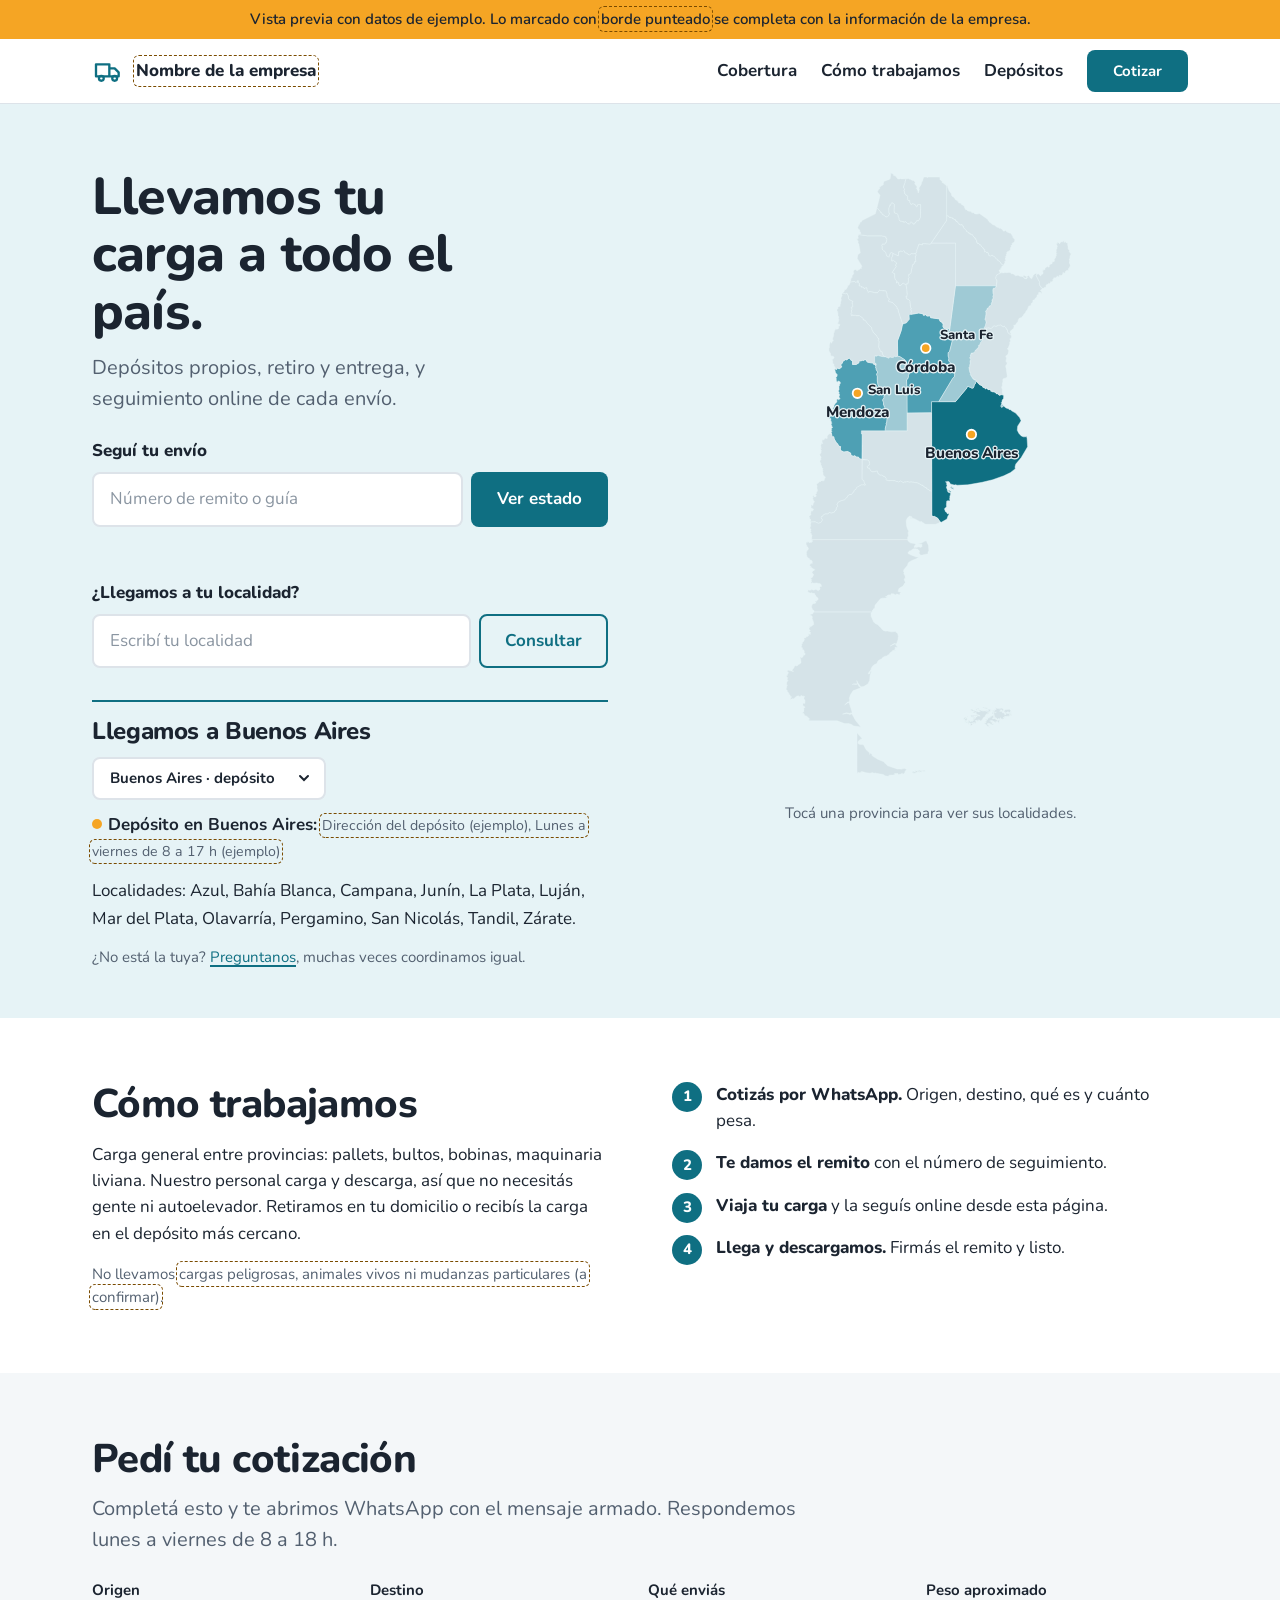
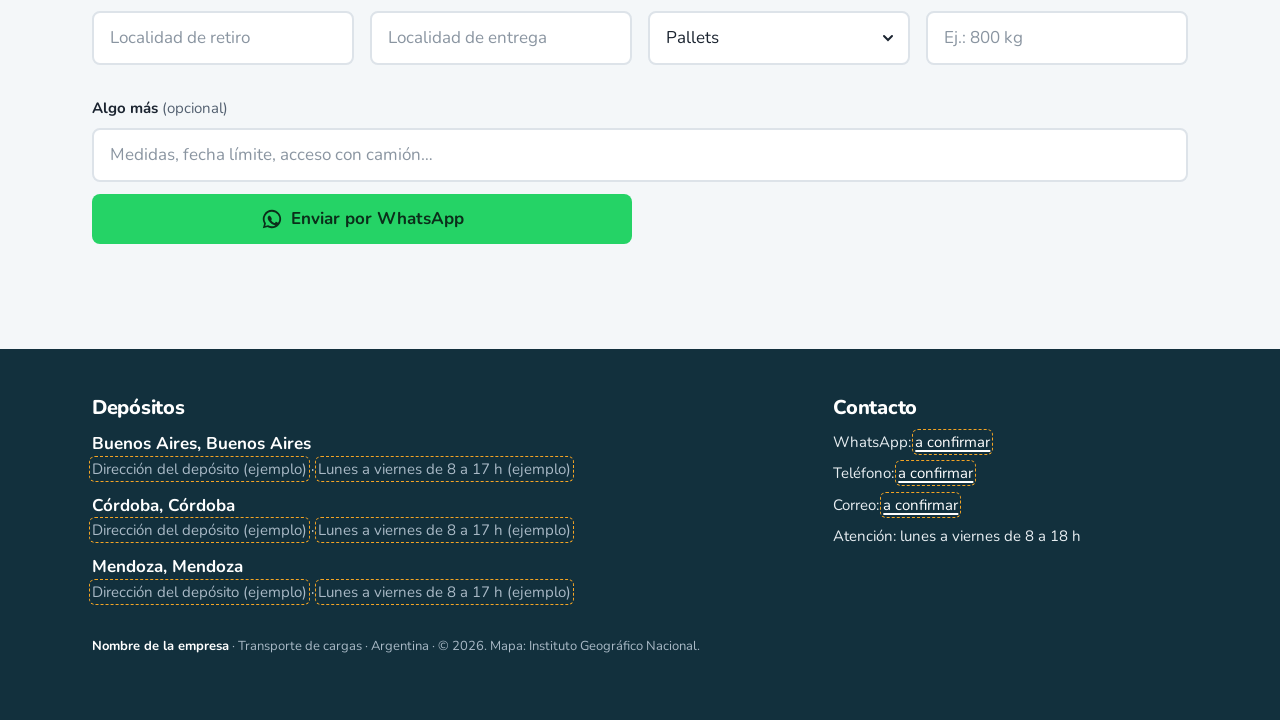
==== commit 45ba75c8: "Compact the landing to four blocks with the map as the only visual Merges coverage into the hero: tw" ====
--- a/web/index.html
+++ b/web/index.html
@@ -6,30 +6,20 @@
   <title>Transporte de cargas con seguimiento online | Nombre de la empresa</title>
   <meta name="description" content="Llevamos tu carga a todo el país, con depósitos propios, retiro y entrega, y seguimiento online. Consultá si llegamos a tu localidad y cotizá por WhatsApp.">
   <meta property="og:title" content="Transporte de cargas con seguimiento online">
-  <meta property="og:description" content="Consultá cobertura por provincia y localidad, seguí tu envío y cotizá por WhatsApp.">
+  <meta property="og:description" content="Consultá si llegamos a tu localidad, seguí tu envío y cotizá por WhatsApp.">
   <meta property="og:type" content="website">
   <meta property="og:image" content="assets/og.png">
   <meta name="theme-color" content="#0f6f82">
   <link rel="icon" href="assets/favicon.svg" type="image/svg+xml">
   <link rel="preconnect" href="https://fonts.googleapis.com">
   <link rel="preconnect" href="https://fonts.gstatic.com" crossorigin>
-  <link href="https://fonts.googleapis.com/css2?family=Nunito:wght@400;600;700;800;900&display=swap" rel="stylesheet">
+  <link href="https://fonts.googleapis.com/css2?family=Nunito:wght@400;600;700;800&display=swap" rel="stylesheet">
   <link rel="stylesheet" href="styles/tokens.css">
   <link rel="stylesheet" href="styles/site.css">
 </head>
 <body>
 <svg width="0" height="0" style="position:absolute" aria-hidden="true">
   <symbol id="i-truck" viewBox="0 0 24 24"><path d="M3 7h10v9H3zM13 10h4l3 3v3h-7z"/><circle cx="7" cy="17.5" r="1.8"/><circle cx="17" cy="17.5" r="1.8"/></symbol>
-  <symbol id="i-search" viewBox="0 0 24 24"><circle cx="11" cy="11" r="6.5"/><path d="m16 16 4.5 4.5"/></symbol>
-  <symbol id="i-pin" viewBox="0 0 24 24"><path d="M12 21s-6.5-5.6-6.5-11a6.5 6.5 0 0 1 13 0c0 5.4-6.5 11-6.5 11z"/><circle cx="12" cy="10" r="2.3"/></symbol>
-  <symbol id="i-chat" viewBox="0 0 24 24"><path d="M12 3a9 9 0 0 0-7.8 13.5L3 21l4.6-1.2A9 9 0 1 0 12 3z"/><path d="M8.5 11h7M8.5 14h4"/></symbol>
-  <symbol id="i-box" viewBox="0 0 24 24"><path d="M12 3 4 7v10l8 4 8-4V7z"/><path d="M4 7l8 4 8-4M12 11v10"/></symbol>
-  <symbol id="i-forklift" viewBox="0 0 24 24"><path d="M3 15V9h6l2 6zM3 15h8v2H3zM14 4v13h6"/><circle cx="6" cy="19" r="1.8"/><circle cx="11" cy="19" r="1.8"/></symbol>
-  <symbol id="i-home" viewBox="0 0 24 24"><path d="M4 11 12 4l8 7v9H4z"/><path d="M10 20v-6h4v6"/></symbol>
-  <symbol id="i-warehouse" viewBox="0 0 24 24"><path d="M3 20V9l9-5 9 5v11z"/><path d="M7 20v-7h10v7M7 16.5h10"/></symbol>
-  <symbol id="i-phone" viewBox="0 0 24 24"><rect x="7" y="2.5" width="10" height="19" rx="2"/><path d="M11 18h2"/><path d="m10 10 1.5 1.5L14 8.5"/></symbol>
-  <symbol id="i-ban" viewBox="0 0 24 24"><circle cx="12" cy="12" r="8.5"/><path d="m6 6 12 12"/></symbol>
-  <symbol id="i-doc" viewBox="0 0 24 24"><path d="M7 3h7l4 4v14H7z"/><path d="M14 3v4h4M10 12h5M10 16h5"/></symbol>
   <symbol id="i-wa" viewBox="0 0 24 24"><path fill="currentColor" stroke="none" d="M12 2a10 10 0 0 0-8.6 15.1L2 22l5-1.3A10 10 0 1 0 12 2m0 2a8 8 0 1 1-4.1 14.9l-.3-.2-3 .8.8-2.9-.2-.3A8 8 0 0 1 12 4m-3 4.3c-.2 0-.5 0-.7.3-.3.3-1 1-1 2.4s1 2.8 1.2 3c.1.2 2 3.2 5 4.4 2.4 1 2.9.8 3.4.7.5 0 1.7-.7 1.9-1.4.3-.7.3-1.2.2-1.4l-.5-.3-1.9-.9c-.2-.1-.4-.2-.6.1l-.9 1.1c-.2.2-.3.2-.6.1a6.6 6.6 0 0 1-3.3-2.9c-.2-.4.2-.4.6-1.1.1-.2 0-.4 0-.5l-.9-2c-.2-.5-.4-.5-.6-.5z"/></symbol>
 </svg>
 
@@ -42,18 +32,17 @@
 <header class="nav" id="arriba">
   <div class="wrap nav__in">
     <a class="brand" href="#arriba" aria-label="Inicio">
-      <span class="brand__mark"><svg class="ico" aria-hidden="true"><use href="#i-truck"/></svg></span>
-      <span class="brand__name ph" data-empresa>Nombre de la empresa</span>
+      <svg class="brand__mark" aria-hidden="true"><use href="#i-truck"/></svg>
+      <span class="ph" data-empresa>Nombre de la empresa</span>
     </a>
     <button class="nav__toggle" type="button" aria-expanded="false" aria-controls="menu" id="nav-toggle">
       <span class="nav__bars" aria-hidden="true"></span>
       <span class="sr-only">Menú</span>
     </button>
     <nav class="nav__menu" id="menu" aria-label="Principal">
-      <a href="#seguimiento">Seguimiento</a>
       <a href="#cobertura">Cobertura</a>
-      <a href="#servicios">Servicios</a>
-      <a href="#contacto">Contacto</a>
+      <a href="#como">Cómo trabajamos</a>
+      <a href="#depositos">Depósitos</a>
       <a class="btn btn--primary btn--sm" href="#cotizar">Cotizar</a>
     </nav>
   </div>
@@ -61,45 +50,34 @@
 
 <main id="principal">
 
-  <!-- 1. Hero -->
-  <section class="hero" id="seguimiento" aria-labelledby="hero-titulo">
+  <!-- Hero + cobertura -->
+  <section class="hero" id="cobertura" aria-labelledby="hero-titulo">
     <div class="wrap hero__in">
       <div class="hero__copy">
         <h1 id="hero-titulo">Llevamos tu carga a todo el país.</h1>
         <p class="hero__sub">Depósitos propios, retiro y entrega, y seguimiento online de cada envío.</p>
 
-        <div class="panel" id="panel">
-          <div class="tabs" role="tablist" aria-label="Qué querés hacer">
-            <button class="tab" role="tab" id="tab-seguir" aria-selected="true" aria-controls="pane-seguir" type="button">
-              <svg class="ico" aria-hidden="true"><use href="#i-search"/></svg>Seguir envío
-            </button>
-            <button class="tab" role="tab" id="tab-llegamos" aria-selected="false" aria-controls="pane-llegamos" tabindex="-1" type="button">
-              <svg class="ico" aria-hidden="true"><use href="#i-pin"/></svg>¿Llegamos?
-            </button>
+        <form class="search" id="form-seguir" novalidate>
+          <label class="search__label" for="nro-seguimiento">Seguí tu envío</label>
+          <div class="search__row">
+            <input class="input" id="nro-seguimiento" name="numero" type="text" inputmode="numeric" autocomplete="off" placeholder="Número de remito o guía" required>
+            <button class="btn btn--primary" type="submit">Ver estado</button>
           </div>
-          <form class="pane" id="pane-seguir" role="tabpanel" aria-labelledby="tab-seguir" novalidate>
-            <label class="label" for="nro-seguimiento">Tu <span data-seg-etiqueta>número de remito o guía</span></label>
-            <div class="field-row">
-              <input class="input" id="nro-seguimiento" name="numero" type="text" inputmode="numeric" autocomplete="off" placeholder="Ej.: 0001-00012345" required>
-              <button class="btn btn--primary" type="submit">Ver estado</button>
-            </div>
-            <p class="msg" id="seg-msg" role="status" aria-live="polite"></p>
-          </form>
-          <form class="pane" id="pane-llegamos" role="tabpanel" aria-labelledby="tab-llegamos" hidden novalidate>
-            <label class="label" for="buscar-localidad">Tu localidad</label>
-            <div class="field-row">
-              <input class="input" id="buscar-localidad" name="localidad" type="search" autocomplete="off" placeholder="Ej.: Villa María" list="lista-localidades">
-              <button class="btn btn--primary" type="submit">Consultar</button>
-            </div>
-            <datalist id="lista-localidades"></datalist>
-            <p class="msg" id="llegamos-msg" role="status" aria-live="polite"></p>
-          </form>
-        </div>
+          <p class="msg" id="seg-msg" role="status" aria-live="polite"></p>
+        </form>
+
+        <form class="search" id="form-llegamos" novalidate>
+          <label class="search__label" for="buscar-localidad">¿Llegamos a tu localidad?</label>
+          <div class="search__row">
+            <input class="input" id="buscar-localidad" name="localidad" type="search" autocomplete="off" placeholder="Escribí tu localidad" list="lista-localidades">
+            <button class="btn btn--secondary" type="submit">Consultar</button>
+          </div>
+          <datalist id="lista-localidades"></datalist>
+        </form>
       </div>
 
-      <figure class="hero__map" id="mapa-hero" aria-label="Provincias donde operamos">
-        <div class="map-card">
-          <svg xmlns="http://www.w3.org/2000/svg" viewBox="0 0 1655 3450" role="img" aria-labelledby="mapa-titulo">
+      <figure class="hero__map" id="mapa-hero" aria-label="Mapa de cobertura por provincia">
+        <svg xmlns="http://www.w3.org/2000/svg" viewBox="0 0 1655 3450" role="img" aria-labelledby="mapa-titulo">
 <title id="mapa-titulo">Mapa de Argentina por provincias</title>
 <path id="prov-06" data-nombre="Buenos Aires" d="M1084,1177 1100,1195 1117,1202 1119,1210 1130,1212 1133,1219 1141,1213 1147,1222 1163,1222 1163,1231 1168,1231 1172,1235 1183,1234 1184,1237 1190,1239 1193,1245 1201,1245 1209,1254 1224,1250 1234,1254 1233,1272 1226,1280 1224,1293 1220,1294 1225,1303 1221,1305 1219,1315 1224,1321 1227,1316 1234,1313 1247,1324 1260,1328 1265,1333 1271,1333 1280,1341 1300,1352 1322,1377 1330,1395 1311,1424 1309,1447 1318,1464 1331,1478 1342,1483 1354,1483 1357,1482 1357,1479 1360,1481 1363,1491 1366,1538 1330,1599 1301,1633 1297,1647 1297,1655 1299,1654 1297,1660 1272,1680 1235,1698 1173,1720 1115,1734 1036,1748 977,1750 969,1747 961,1749 940,1743 933,1731 927,1729 922,1729 919,1731 914,1730 915,1734 920,1734 918,1736 920,1740 918,1745 922,1749 921,1755 918,1760 920,1762 918,1761 919,1766 923,1773 927,1775 922,1775 921,1777 935,1779 945,1787 943,1789 939,1789 931,1780 923,1780 925,1785 930,1785 927,1786 930,1788 929,1790 934,1788 933,1790 942,1795 936,1816 938,1818 936,1821 937,1835 934,1837 931,1835 924,1837 924,1835 923,1838 920,1837 918,1857 919,1869 907,1880 913,1896 920,1900 923,1907 926,1908 926,1906 921,1903 931,1908 932,1913 927,1919 921,1937 890,1954 883,1952 870,1932 852,1922 844,1923 838,1919 837,1921 836,1289 968,1289 1030,1215 1033,1207 1039,1204 1042,1208 1049,1209 1059,1215 1066,1214 1067,1208 1071,1205 1071,1197 1077,1191 1082,1176 1084,1177ZM946,1759 946,1763 946,1759 948,1761 948,1759 951,1760 950,1761 952,1760 950,1765 953,1766 955,1760 955,1770 956,1766 957,1769 956,1774 950,1768 941,1766 942,1761 944,1762 944,1759 946,1759Z"><title>Buenos Aires</title></path>
 <path id="prov-10" data-nombre="Catamarca" d="M433,367 483,374 561,374 586,380 583,386 588,387 590,394 586,412 583,413 579,421 567,420 563,422 562,427 564,430 564,448 573,458 578,458 578,461 584,466 588,485 594,486 600,492 607,473 613,464 617,463 623,472 621,488 618,490 617,497 617,513 627,510 644,524 638,536 642,543 619,576 633,583 632,599 636,615 641,619 644,635 647,628 650,627 654,631 657,647 661,647 664,651 670,642 680,635 696,645 700,669 702,697 699,711 695,710 694,712 698,715 699,722 708,724 717,734 721,770 726,777 723,778 722,783 726,791 723,797 723,807 712,810 714,835 697,855 676,862 653,791 650,777 645,777 645,768 623,744 599,736 598,731 603,722 591,712 591,703 589,703 590,697 585,679 550,675 546,677 539,688 522,688 497,681 485,687 485,682 478,667 480,661 471,662 464,667 462,660 453,657 451,660 450,653 446,654 442,650 437,652 438,637 432,634 430,621 427,632 423,629 416,632 416,629 410,626 387,630 387,622 391,620 390,612 396,606 395,602 399,603 396,593 399,594 399,591 403,590 404,582 409,580 404,576 406,566 409,565 411,560 420,560 423,566 427,568 429,562 435,563 435,556 437,560 445,553 450,554 448,548 452,542 426,499 429,479 443,468 435,420 430,413 432,407 426,395 426,391 432,388 430,376 433,373 433,367Z"><title>Catamarca</title></path>
@@ -126,176 +104,103 @@
 <path id="prov-94" data-nombre="Tierra del Fuego" d="M700,3315 694,3320 693,3328 688,3330 691,3333 679,3344 676,3344 675,3339 672,3339 669,3343 653,3347 651,3341 632,3340 633,3347 622,3349 604,3350 601,3351 601,3354 595,3356 579,3353 570,3346 530,3339 530,3337 519,3339 516,3337 512,3337 512,3335 496,3339 470,3335 453,3330 448,3331 452,3334 448,3335 447,3333 438,3336 428,3334 433,3337 425,3339 425,3116 450,3145 457,3164 452,3152 444,3152 430,3164 430,3175 442,3181 457,3181 462,3183 474,3208 498,3230 491,3234 498,3229 509,3234 506,3237 509,3243 539,3262 573,3276 576,3278 578,3284 588,3290 587,3292 594,3298 646,3315 666,3315 668,3318 669,3316 675,3314 675,3316 678,3314 691,3312 689,3316 691,3314 700,3315ZM804,3323 800,3329 797,3328 792,3331 792,3327 785,3330 783,3328 779,3333 779,3331 772,3333 771,3336 770,3328 767,3330 764,3329 762,3333 757,3333 753,3338 749,3336 753,3334 751,3332 746,3339 740,3341 733,3342 737,3339 734,3336 736,3335 730,3336 728,3334 730,3330 735,3330 734,3328 737,3328 742,3332 748,3330 745,3323 756,3328 755,3325 757,3325 759,3331 758,3325 761,3321 762,3324 771,3323 777,3327 776,3323 779,3324 779,3326 784,3323 785,3328 789,3324 798,3322 799,3323 798,3326 804,3323ZM1036,3029 1032,3038 1035,3039 1031,3040 1035,3042 1030,3044 1033,3045 1025,3049 1020,3047 1021,3046 1019,3044 1021,3043 1017,3043 1016,3040 1014,3040 1014,3036 1017,3035 1011,3035 1016,3031 1015,3034 1017,3032 1021,3035 1019,3033 1022,3032 1022,3028 1026,3028 1025,3031 1029,3030 1029,3032 1022,3036 1020,3039 1028,3037 1031,3033 1032,3036 1034,3031 1031,3029 1032,3026 1035,3026 1036,3029ZM1100,2984 1093,2990 1095,2990 1082,2991 1078,2989 1082,2990 1081,2987 1085,2984 1089,2990 1093,2989 1094,2986 1081,2980 1078,2976 1089,2982 1096,2980 1098,2982 1096,2983 1100,2984ZM1148,2983 1144,2980 1146,2985 1136,2984 1133,2981 1125,2980 1116,2976 1122,2975 1127,2977 1134,2976 1136,2981 1139,2980 1139,2978 1143,2977 1148,2983ZM1167,2990 1159,2993 1161,2995 1159,2996 1166,2994 1156,3003 1156,2999 1153,2999 1154,3001 1143,3002 1154,3001 1150,3004 1153,3003 1151,3005 1155,3003 1151,3011 1144,3013 1147,3009 1140,3015 1142,3010 1135,3016 1134,3019 1139,3015 1134,3023 1130,3024 1133,3024 1125,3031 1122,3031 1114,3046 1103,3051 1102,3047 1103,3047 1097,3046 1099,3044 1097,3044 1096,3046 1094,3047 1096,3047 1095,3051 1084,3052 1091,3046 1086,3049 1084,3049 1087,3046 1081,3049 1080,3052 1077,3048 1075,3051 1077,3049 1081,3052 1081,3058 1084,3052 1082,3059 1075,3066 1073,3062 1077,3060 1071,3059 1073,3061 1072,3064 1067,3060 1063,3061 1071,3062 1073,3068 1071,3064 1066,3068 1066,3065 1063,3066 1060,3061 1057,3063 1059,3064 1058,3066 1060,3064 1061,3067 1065,3068 1060,3068 1064,3070 1056,3075 1054,3073 1055,3076 1052,3076 1048,3071 1053,3071 1051,3069 1054,3068 1050,3069 1048,3068 1051,3065 1048,3067 1048,3064 1047,3066 1044,3064 1051,3064 1047,3060 1044,3062 1039,3060 1036,3061 1047,3068 1040,3069 1036,3062 1030,3062 1023,3054 1023,3058 1021,3057 1021,3051 1018,3051 1023,3051 1026,3055 1033,3054 1031,3057 1034,3057 1031,3058 1036,3059 1040,3056 1035,3057 1033,3053 1035,3054 1044,3052 1041,3049 1038,3050 1037,3045 1044,3046 1044,3048 1048,3046 1046,3051 1049,3050 1049,3047 1049,3055 1053,3054 1050,3053 1052,3052 1050,3048 1052,3047 1054,3048 1053,3050 1054,3048 1058,3049 1055,3053 1057,3051 1059,3053 1058,3049 1061,3050 1060,3053 1061,3051 1063,3052 1058,3048 1069,3047 1072,3043 1060,3045 1052,3043 1063,3044 1068,3038 1066,3037 1068,3035 1066,3033 1067,3029 1070,3027 1070,3029 1074,3026 1070,3032 1072,3030 1075,3032 1070,3037 1075,3035 1074,3039 1077,3037 1077,3032 1081,3033 1077,3030 1080,3028 1077,3028 1078,3026 1082,3025 1081,3027 1086,3029 1089,3021 1084,3020 1080,3022 1078,3020 1073,3022 1075,3026 1071,3025 1066,3027 1062,3026 1060,3028 1060,3030 1062,3029 1061,3031 1058,3030 1059,3027 1057,3028 1053,3023 1052,3017 1062,3021 1085,3016 1096,3022 1105,3024 1096,3021 1101,3020 1096,3020 1097,3016 1093,3018 1083,3013 1085,3011 1079,3010 1083,3006 1078,3008 1080,3005 1077,3003 1076,3004 1079,3006 1077,3008 1072,3007 1072,3004 1071,3006 1064,3004 1063,3000 1073,3000 1073,2999 1067,2994 1062,2995 1052,2991 1053,2988 1051,2986 1055,2986 1051,2984 1062,2987 1084,2999 1090,2998 1093,3001 1105,2998 1095,2994 1098,2992 1097,2991 1101,2992 1099,2989 1103,2988 1105,2989 1102,2990 1103,2992 1112,2988 1114,2989 1111,2990 1113,2990 1110,2990 1111,2992 1117,2990 1113,2991 1124,2992 1121,2995 1121,2993 1116,2994 1118,2996 1132,2994 1133,2997 1133,2993 1143,2990 1144,2991 1139,2994 1134,2994 1141,2998 1139,2994 1145,2996 1152,2994 1144,2990 1148,2989 1147,2985 1151,2987 1149,2984 1167,2990ZM1224,2981 1234,2985 1235,2989 1231,2989 1234,2989 1236,2993 1233,2993 1235,2994 1232,2997 1232,2993 1225,2996 1223,2990 1220,2992 1221,2988 1214,2994 1220,2993 1211,2997 1220,2993 1218,2994 1221,2994 1221,2995 1217,2998 1220,2998 1219,3001 1222,2997 1224,2999 1227,2997 1228,3003 1225,3005 1228,3006 1229,3003 1231,3003 1231,3007 1235,3007 1235,3004 1239,3006 1240,3009 1237,3012 1239,3010 1241,3011 1239,3016 1242,3015 1241,3012 1244,3016 1245,3016 1243,3014 1247,3014 1244,3014 1241,3008 1249,3011 1240,3005 1245,3002 1237,3003 1237,2999 1235,3002 1231,3001 1233,2999 1230,2998 1235,2998 1239,2989 1265,2986 1273,2991 1271,2993 1274,2998 1281,3001 1272,3000 1273,2997 1269,3000 1276,3001 1279,3004 1264,3004 1256,2999 1259,3004 1252,3001 1253,3003 1248,3005 1252,3006 1249,3007 1252,3009 1255,3008 1252,3007 1254,3006 1256,3009 1270,3010 1283,3014 1276,3015 1272,3018 1264,3015 1274,3018 1267,3019 1283,3018 1275,3022 1261,3023 1270,3025 1258,3026 1257,3024 1254,3024 1257,3025 1256,3027 1248,3027 1249,3024 1246,3027 1237,3025 1242,3026 1245,3028 1243,3028 1252,3029 1242,3029 1237,3032 1230,3032 1236,3034 1239,3031 1248,3032 1242,3033 1243,3037 1241,3037 1243,3034 1239,3035 1236,3037 1239,3038 1231,3039 1229,3042 1224,3042 1224,3041 1229,3040 1221,3040 1216,3033 1214,3033 1220,3039 1214,3039 1217,3041 1207,3040 1211,3038 1204,3037 1206,3039 1199,3040 1193,3036 1197,3036 1187,3034 1188,3031 1186,3029 1183,3036 1175,3036 1173,3034 1175,3035 1171,3038 1181,3035 1180,3039 1184,3035 1201,3044 1198,3044 1189,3040 1191,3041 1190,3043 1194,3043 1193,3045 1195,3043 1197,3046 1200,3046 1200,3049 1202,3045 1206,3045 1206,3047 1211,3047 1213,3049 1211,3051 1215,3052 1207,3052 1211,3055 1209,3055 1210,3061 1209,3064 1206,3062 1208,3060 1205,3057 1203,3058 1203,3055 1196,3052 1197,3056 1190,3053 1193,3058 1191,3057 1188,3062 1186,3056 1183,3060 1182,3055 1183,3055 1181,3054 1181,3052 1177,3054 1176,3052 1173,3052 1171,3048 1170,3050 1167,3047 1169,3051 1160,3049 1160,3051 1157,3051 1167,3053 1163,3055 1166,3055 1165,3058 1171,3053 1171,3056 1174,3058 1168,3060 1177,3060 1168,3065 1171,3064 1170,3066 1173,3064 1173,3067 1176,3064 1180,3064 1174,3070 1175,3071 1180,3070 1178,3074 1181,3076 1166,3070 1164,3073 1161,3066 1156,3068 1159,3064 1154,3066 1153,3061 1153,3064 1150,3062 1152,3066 1149,3066 1146,3062 1148,3065 1143,3067 1151,3068 1145,3070 1149,3069 1146,3072 1150,3070 1148,3074 1152,3071 1156,3071 1151,3073 1155,3075 1149,3078 1155,3077 1152,3082 1156,3085 1158,3083 1158,3085 1153,3086 1151,3085 1153,3083 1148,3083 1149,3081 1143,3081 1144,3078 1142,3077 1142,3074 1136,3076 1138,3070 1132,3071 1134,3069 1131,3068 1133,3067 1124,3062 1126,3060 1129,3060 1128,3062 1134,3062 1132,3058 1134,3059 1139,3057 1130,3051 1139,3051 1131,3047 1135,3049 1141,3047 1134,3045 1134,3042 1135,3040 1141,3044 1145,3043 1140,3038 1147,3039 1144,3038 1146,3037 1141,3036 1143,3034 1147,3032 1146,3035 1150,3031 1149,3034 1151,3033 1152,3036 1154,3029 1156,3031 1161,3030 1158,3026 1161,3024 1162,3027 1165,3022 1165,3026 1166,3022 1169,3024 1170,3021 1172,3020 1178,3019 1178,3025 1180,3027 1176,3028 1180,3031 1178,3033 1180,3033 1186,3027 1182,3027 1181,3021 1180,3023 1179,3020 1179,3018 1182,3019 1180,3017 1182,3018 1178,3015 1184,3017 1168,3008 1173,3003 1172,3000 1175,3003 1176,3009 1181,3011 1178,3007 1180,3006 1177,3002 1178,3000 1188,3002 1187,3005 1194,3002 1188,3003 1171,2996 1174,2991 1185,2994 1184,2992 1180,2992 1182,2989 1192,2988 1193,2985 1184,2973 1190,2978 1202,2982 1203,2985 1203,2981 1210,2982 1212,2985 1216,2986 1216,2982 1212,2985 1211,2981 1219,2979 1224,2981Z"><title>Tierra del Fuego</title></path>
 <path id="prov-90" data-nombre="Tucumán" d="M681,456 686,458 688,467 706,473 706,479 711,477 713,481 726,472 735,474 749,472 750,481 746,491 749,517 742,516 739,530 735,529 735,532 732,532 721,582 714,586 711,585 709,598 712,601 712,605 707,609 710,624 707,625 706,638 701,639 697,638 696,645 680,635 670,642 664,651 661,647 657,647 654,631 650,627 646,629 644,635 641,619 636,615 633,602 633,583 619,576 642,543 638,536 644,524 627,510 617,513 616,497 618,490 621,488 623,472 653,485 655,462 661,462 666,459 676,461 681,456Z"><title>Tucumán</title></path>
 </svg>
-          <div class="map-stats">
-            <span class="stat"><strong data-n-provincias>6</strong> provincias</span>
-            <span class="stat"><strong data-n-depositos>3</strong> depósitos</span>
-            <span class="stat"><strong data-n-localidades>38</strong> localidades</span>
-          </div>
-        </div>
-        <figcaption class="map-legend">
-          <span><i class="dot dot--dep"></i> Con depósito</span>
-          <span><i class="dot dot--cov"></i> Llegamos</span>
-        </figcaption>
+        <figcaption class="map-note">Tocá una provincia para ver sus localidades.</figcaption>
       </figure>
+
+      <div class="result" id="result" aria-live="polite">
+        <div class="result__head">
+          <h2 class="result__title" id="result-titulo">Elegí tu provincia</h2>
+          <label class="sr-only" for="sel-prov">Provincia</label>
+          <select class="select" id="sel-prov"></select>
+        </div>
+        <p class="result__dep" id="result-dep"></p>
+        <p class="result__locs" id="result-locs"></p>
+        <p class="result__note" id="result-note">¿No está la tuya? <a href="#cotizar">Preguntanos</a>, muchas veces coordinamos igual.</p>
+      </div>
     </div>
   </section>
 
-  <!-- 2. Accesos rápidos -->
-  <nav class="quick" aria-label="Accesos rápidos">
-    <div class="wrap quick__in">
-      <a class="quick__item" href="#seguimiento"><svg class="ico ico--lg" aria-hidden="true"><use href="#i-search"/></svg><span>Seguir mi envío</span></a>
-      <a class="quick__item" href="#cobertura"><svg class="ico ico--lg" aria-hidden="true"><use href="#i-pin"/></svg><span>Ver localidades</span></a>
-      <a class="quick__item" href="#depositos"><svg class="ico ico--lg" aria-hidden="true"><use href="#i-warehouse"/></svg><span>Nuestros depósitos</span></a>
-      <a class="quick__item" href="#cotizar"><svg class="ico ico--lg" aria-hidden="true"><use href="#i-chat"/></svg><span>Cotizar por WhatsApp</span></a>
-    </div>
-  </nav>
-
-  <!-- 3. Cobertura -->
-  <section class="section" id="cobertura" aria-labelledby="cob-titulo">
+  <!-- Cómo trabajamos -->
+  <section class="section" id="como" aria-labelledby="como-titulo">
+    <div class="wrap como">
+      <div class="como__copy">
+        <h2 id="como-titulo">Cómo trabajamos</h2>
+        <p>Carga general entre provincias: pallets, bultos, bobinas, maquinaria liviana. Nuestro personal carga y descarga, así que no necesitás gente ni autoelevador. Retiramos en tu domicilio o recibís la carga en el depósito más cercano.</p>
+        <p class="como__no">No llevamos <span class="ph">cargas peligrosas, animales vivos ni mudanzas particulares (a confirmar)</span>.</p>
+      </div>
+      <ol class="pasos">
+        <li><strong>Cotizás por WhatsApp.</strong> Origen, destino, qué es y cuánto pesa.</li>
+        <li><strong>Te damos el remito</strong> con el número de seguimiento.</li>
+        <li><strong>Viaja tu carga</strong> y la seguís online desde esta página.</li>
+        <li><strong>Llega y descargamos.</strong> Firmás el remito y listo.</li>
+      </ol>
+    </div>
+  </section>
+
+  <!-- Cotizar -->
+  <section class="section section--alt" id="cotizar" aria-labelledby="cot-titulo">
     <div class="wrap">
-      <div class="section__head section__head--center">
-        <h2 id="cob-titulo">¿Llegamos a tu localidad?</h2>
-        <p class="lead">Tocá tu provincia y mirá la lista.</p>
-      </div>
-      <div class="chips" id="chips" role="list" aria-label="Provincias"></div>
-      <div class="cob">
-        <div class="cob__list card">
-          <div class="cob__top">
-            <h3 class="cob__title" id="cob-prov-titulo">Localidades</h3>
-            <input class="input input--sm" id="filtro-localidad" type="search" placeholder="Buscar" aria-label="Filtrar localidades de la provincia elegida">
-          </div>
-          <ul class="locs" id="locs" aria-live="polite"></ul>
-          <p class="help">¿No está la tuya? <a href="#cotizar">Preguntanos</a>, muchas veces coordinamos igual.</p>
-        </div>
-        <div class="cob__dep" id="dep"></div>
-      </div>
-    </div>
-  </section>
-
-  <!-- 4. Servicios -->
-  <section class="section section--alt" id="servicios" aria-labelledby="serv-titulo">
-    <div class="wrap">
-      <div class="section__head section__head--center">
-        <h2 id="serv-titulo">¿Qué necesitás enviar?</h2>
-      </div>
-      <ul class="tiles">
-        <li class="tile"><svg class="ico ico--xl" aria-hidden="true"><use href="#i-box"/></svg><h3>Pallets y bultos</h3><p>Cajas, bobinas, maquinaria liviana. <span class="ph">Máximo por bulto a confirmar.</span></p></li>
-        <li class="tile"><svg class="ico ico--xl" aria-hidden="true"><use href="#i-forklift"/></svg><h3>Carga y descarga incluidas</h3><p>Nuestro personal carga y descarga. No necesitás gente ni autoelevador.</p></li>
-        <li class="tile"><svg class="ico ico--xl" aria-hidden="true"><use href="#i-home"/></svg><h3>Retiro y entrega a domicilio</h3><p>Pasamos a buscar la carga y la entregamos puerta a puerta.</p></li>
-        <li class="tile"><svg class="ico ico--xl" aria-hidden="true"><use href="#i-warehouse"/></svg><h3>Entrega en depósito</h3><p>Dejás o retirás en el depósito más cercano, en su horario.</p></li>
-        <li class="tile"><svg class="ico ico--xl" aria-hidden="true"><use href="#i-phone"/></svg><h3>Seguimiento online</h3><p>Cada envío tiene un número. Lo cargás arriba y ves dónde está.</p></li>
-        <li class="tile tile--muted"><svg class="ico ico--xl" aria-hidden="true"><use href="#i-ban"/></svg><h3>No llevamos</h3><p><span class="ph">Cargas peligrosas, animales vivos, mudanzas (a confirmar).</span></p></li>
-      </ul>
-    </div>
-  </section>
-
-  <!-- 5. Cómo funciona -->
-  <section class="section" id="como" aria-labelledby="como-titulo">
-    <div class="wrap">
-      <div class="section__head section__head--center">
-        <h2 id="como-titulo">Tu primer envío, en 4 pasos</h2>
-      </div>
-      <ol class="steps">
-        <li><span class="step__ico"><svg class="ico ico--lg" aria-hidden="true"><use href="#i-chat"/></svg></span><h3>Cotizás por WhatsApp</h3><p>Origen, destino, qué es y cuánto pesa.</p></li>
-        <li><span class="step__ico"><svg class="ico ico--lg" aria-hidden="true"><use href="#i-doc"/></svg></span><h3>Te damos el remito</h3><p>Con el número de seguimiento.</p></li>
-        <li><span class="step__ico"><svg class="ico ico--lg" aria-hidden="true"><use href="#i-truck"/></svg></span><h3>Viaja tu carga</h3><p>La seguís online desde acá.</p></li>
-        <li><span class="step__ico"><svg class="ico ico--lg" aria-hidden="true"><use href="#i-home"/></svg></span><h3>Llega y descargamos</h3><p>Firmás el remito. Listo.</p></li>
-      </ol>
-    </div>
-  </section>
-
-  <!-- 6. Cotizar -->
-  <section class="section section--tint" id="cotizar" aria-labelledby="cot-titulo">
-    <div class="wrap cot">
-      <div class="cot__copy">
-        <h2 id="cot-titulo">Pedí tu cotización</h2>
-        <p class="lead">Te abrimos WhatsApp con el mensaje ya armado. Respondemos <span data-horario>lunes a viernes de 8 a 18 h</span>.</p>
-        <ul class="facts">
-          <li><strong data-n-provincias>6</strong><span>provincias</span></li>
-          <li><strong data-n-depositos>3</strong><span>depósitos propios</span></li>
-          <li><strong class="ph" data-anios>XX</strong><span>años en el rubro</span></li>
-        </ul>
-      </div>
-      <form class="cot__form card" id="form-cotizar" novalidate>
-        <div class="grid-2">
-          <div class="field">
-            <label class="label" for="origen">Origen</label>
-            <input class="input" id="origen" name="origen" type="text" placeholder="Localidad de retiro" required>
-            <p class="error" id="err-origen"></p>
-          </div>
-          <div class="field">
-            <label class="label" for="destino">Destino</label>
-            <input class="input" id="destino" name="destino" type="text" placeholder="Localidad de entrega" required>
-            <p class="error" id="err-destino"></p>
-          </div>
-        </div>
-        <div class="grid-2">
-          <div class="field">
-            <label class="label" for="tipo">Qué enviás</label>
-            <select class="input" id="tipo" name="tipo">
-              <option>Pallets</option>
-              <option>Bultos o cajas</option>
-              <option>Maquinaria</option>
-              <option>Otro</option>
-            </select>
-          </div>
-          <div class="field">
-            <label class="label" for="peso">Peso aproximado</label>
-            <input class="input" id="peso" name="peso" type="text" inputmode="decimal" placeholder="Ej.: 800 kg">
-          </div>
-        </div>
-        <div class="field">
+      <h2 id="cot-titulo">Pedí tu cotización</h2>
+      <p class="lead">Completá esto y te abrimos WhatsApp con el mensaje armado. Respondemos <span data-horario>lunes a viernes de 8 a 18 h</span>.</p>
+      <form class="cot" id="form-cotizar" novalidate>
+        <div class="field">
+          <label class="label" for="origen">Origen</label>
+          <input class="input" id="origen" name="origen" type="text" placeholder="Localidad de retiro" required>
+          <p class="error" id="err-origen"></p>
+        </div>
+        <div class="field">
+          <label class="label" for="destino">Destino</label>
+          <input class="input" id="destino" name="destino" type="text" placeholder="Localidad de entrega" required>
+          <p class="error" id="err-destino"></p>
+        </div>
+        <div class="field">
+          <label class="label" for="tipo">Qué enviás</label>
+          <select class="input" id="tipo" name="tipo">
+            <option>Pallets</option>
+            <option>Bultos o cajas</option>
+            <option>Maquinaria</option>
+            <option>Otro</option>
+          </select>
+        </div>
+        <div class="field">
+          <label class="label" for="peso">Peso aproximado</label>
+          <input class="input" id="peso" name="peso" type="text" inputmode="decimal" placeholder="Ej.: 800 kg">
+        </div>
+        <div class="field field--wide">
           <label class="label" for="detalle">Algo más <span class="opt">(opcional)</span></label>
-          <textarea class="input" id="detalle" name="detalle" rows="2" placeholder="Medidas, fecha límite, acceso con camión…"></textarea>
-        </div>
-        <button class="btn btn--wa btn--lg" type="submit"><svg class="ico" aria-hidden="true"><use href="#i-wa"/></svg>Enviar por WhatsApp</button>
-        <p class="msg" id="cot-msg" role="status" aria-live="polite"></p>
+          <input class="input" id="detalle" name="detalle" type="text" placeholder="Medidas, fecha límite, acceso con camión…">
+        </div>
+        <div class="field field--btn">
+          <button class="btn btn--wa" type="submit"><svg class="ico" aria-hidden="true"><use href="#i-wa"/></svg>Enviar por WhatsApp</button>
+        </div>
+        <p class="msg field--wide" id="cot-msg" role="status" aria-live="polite"></p>
       </form>
-    </div>
-  </section>
-
-  <!-- 7. Preguntas -->
-  <section class="section" id="preguntas" aria-labelledby="faq-titulo">
-    <div class="wrap faq">
-      <div class="section__head section__head--center">
-        <h2 id="faq-titulo">Preguntas frecuentes</h2>
-      </div>
-      <div class="faq__list">
-        <details><summary>¿Qué necesito para enviar?</summary><p>Datos de quien envía y recibe, la carga embalada y la factura o remito. <span class="ph">Confirmar.</span></p></details>
-        <details><summary>¿Cómo embalo la carga?</summary><p>En pallet con film o en cajas cerradas y rotuladas. Si tenés dudas, te guiamos por WhatsApp.</p></details>
-        <details><summary>¿Viaja asegurada?</summary><p><span class="ph">Pendiente: qué cubre el seguro y cómo se declara el valor.</span></p></details>
-        <details><summary>¿Cuánto tarda?</summary><p>Depende de la ruta. Al cotizar te decimos fecha de salida y de entrega.</p></details>
-        <details><summary>¿Cómo se paga?</summary><p><span class="ph">Pendiente: transferencia, efectivo, cuenta corriente, pago en destino.</span></p></details>
-      </div>
-    </div>
-  </section>
-
-  <!-- 8. Depósitos y contacto -->
-  <section class="section section--alt" id="contacto" aria-labelledby="contacto-titulo">
-    <div class="wrap">
-      <span id="depositos" class="anchor"></span>
-      <div class="section__head section__head--center">
-        <h2 id="contacto-titulo">Depósitos y contacto</h2>
-      </div>
-      <ul class="deps" id="deps-contacto" aria-label="Depósitos"></ul>
-      <div class="contacto__grid">
-        <a class="contact" data-wa-link href="#cotizar"><svg class="ico ico--lg" aria-hidden="true"><use href="#i-wa"/></svg><span><small>WhatsApp</small><strong class="ph" data-wa-text>A confirmar</strong></span></a>
-        <a class="contact" data-tel-link href="#contacto"><svg class="ico ico--lg" aria-hidden="true"><use href="#i-phone"/></svg><span><small>Teléfono</small><strong class="ph" data-tel-text>A confirmar</strong></span></a>
-        <a class="contact" data-mail-link href="#contacto"><svg class="ico ico--lg" aria-hidden="true"><use href="#i-doc"/></svg><span><small>Correo</small><strong class="ph" data-mail-text>A confirmar</strong></span></a>
-      </div>
     </div>
   </section>
 </main>
 
-<footer class="footer">
+<footer class="footer" id="depositos">
   <div class="wrap footer__in">
-    <p><strong data-empresa>Nombre de la empresa</strong> · Transporte de cargas · Argentina · <span data-horario>lunes a viernes de 8 a 18 h</span></p>
-    <p class="footer__small">Mapa: Instituto Geográfico Nacional, datos.gob.ar. © <span id="anio"></span></p>
+    <div class="footer__col">
+      <h2 class="footer__title">Depósitos</h2>
+      <ul class="deps" id="deps-contacto"></ul>
+    </div>
+    <div class="footer__col">
+      <h2 class="footer__title">Contacto</h2>
+      <ul class="contacto">
+        <li>WhatsApp: <a data-wa-link href="#cotizar"><span class="ph" data-wa-text>a confirmar</span></a></li>
+        <li>Teléfono: <a data-tel-link href="#depositos"><span class="ph" data-tel-text>a confirmar</span></a></li>
+        <li>Correo: <a data-mail-link href="#depositos"><span class="ph" data-mail-text>a confirmar</span></a></li>
+        <li>Atención: <span data-horario>lunes a viernes de 8 a 18 h</span></li>
+      </ul>
+    </div>
+    <p class="footer__small"><strong data-empresa>Nombre de la empresa</strong> · Transporte de cargas · Argentina · © <span id="anio"></span>. Mapa: Instituto Geográfico Nacional.</p>
   </div>
 </footer>
 
 <a class="wa-float" data-wa-link href="#cotizar" aria-label="Escribinos por WhatsApp"><svg class="ico ico--lg" aria-hidden="true"><use href="#i-wa"/></svg></a>
 
+<script id="centroides" type="application/json">{"06": {"nombre": "Buenos Aires", "x": 1056, "y": 1540}, "10": {"nombre": "Catamarca", "x": 556, "y": 584}, "22": {"nombre": "Chaco", "x": 1043, "y": 489}, "26": {"nombre": "Chubut", "x": 431, "y": 2229}, "02": {"nombre": "Ciudad Autónoma de Buenos Aires", "x": 1226, "y": 1311}, "18": {"nombre": "Corrientes", "x": 1276, "y": 727}, "14": {"nombre": "Córdoba", "x": 804, "y": 1064}, "30": {"nombre": "Entre Ríos", "x": 1166, "y": 1056}, "34": {"nombre": "Formosa", "x": 1109, "y": 340}, "38": {"nombre": "Jujuy", "x": 649, "y": 182}, "42": {"nombre": "La Pampa", "x": 674, "y": 1564}, "46": {"nombre": "La Rioja", "x": 537, "y": 818}, "50": {"nombre": "Mendoza", "x": 427, "y": 1313}, "54": {"nombre": "Misiones", "x": 1525, "y": 538}, "58": {"nombre": "Neuquén", "x": 306, "y": 1714}, "62": {"nombre": "Río Negro", "x": 534, "y": 1891}, "66": {"nombre": "Salta", "x": 724, "y": 280}, "70": {"nombre": "San Juan", "x": 403, "y": 937}, "74": {"nombre": "San Luis", "x": 628, "y": 1226}, "78": {"nombre": "Santa Cruz", "x": 319, "y": 2732}, "82": {"nombre": "Santa Fe", "x": 1028, "y": 921}, "86": {"nombre": "Santiago del Estero", "x": 847, "y": 628}, "94": {"nombre": "Tierra del Fuego", "x": 528, "y": 3290}, "90": {"nombre": "Tucumán", "x": 680, "y": 545}}</script>
 <script src="data.js"></script>
 <script src="app.js"></script>
 </body>
--- a/web/styles/tokens.css
+++ b/web/styles/tokens.css
@@ -47,8 +47,8 @@
   --content: 1160px;
 
   /* Forma y profundidad */
-  --r-sm: 10px;
-  --r-md: 16px;
+  --r-sm: 8px;
+  --r-md: 12px;
   --r-lg: 24px;
   --r-pill: 999px;
   --shadow: 0 10px 30px rgba(18, 48, 61, 0.12);
--- a/web/styles/site.css
+++ b/web/styles/site.css
@@ -5,13 +5,13 @@
 body { margin: 0; font-family: var(--font); font-size: var(--t-md); line-height: 1.55; color: var(--ink); background: var(--surface); }
 img, svg { display: block; max-width: 100%; }
 
-h1, h2, h3 { margin: 0; font-weight: 800; letter-spacing: -0.01em; }
-h1 { font-size: var(--t-3xl); line-height: 1.1; }
-h2 { font-size: var(--t-2xl); line-height: 1.15; }
-h3 { font-size: var(--t-lg); line-height: 1.3; font-weight: 700; }
+h1, h2 { margin: 0; font-weight: 800; letter-spacing: -0.015em; line-height: 1.1; }
+h1 { font-size: var(--t-3xl); }
+h2 { font-size: var(--t-2xl); }
 p { margin: 0; }
+p + p { margin-top: var(--s-4); }
 
-a { color: var(--primary); text-decoration: underline; text-decoration-thickness: 1.5px; text-underline-offset: 2px; }
+a { color: var(--primary); text-decoration: underline; text-decoration-thickness: 1.5px; text-underline-offset: 3px; }
 a:hover { color: var(--primary-hover); }
 :focus-visible { outline: none; box-shadow: var(--focus); border-radius: var(--r-sm); }
 
@@ -19,54 +19,40 @@
 .skip { position: absolute; left: var(--s-4); top: -100px; background: var(--accent); color: var(--ink); padding: var(--s-2) var(--s-4); border-radius: var(--r-sm); z-index: 100; text-decoration: none; font-weight: 700; }
 .skip:focus { top: var(--s-4); }
 .wrap { width: 100%; max-width: var(--content); margin: 0 auto; padding-inline: var(--gutter); }
-.anchor { display: block; position: relative; top: -90px; }
-
 .ico { width: 22px; height: 22px; fill: none; stroke: currentColor; stroke-width: 1.75; stroke-linecap: round; stroke-linejoin: round; flex: none; }
 .ico--lg { width: 28px; height: 28px; }
-.ico--xl { width: 36px; height: 36px; stroke-width: 1.5; }
 
 /* Datos pendientes (borrador) */
 .ph { outline: 1.5px dashed var(--accent-ink); outline-offset: 2px; border-radius: 3px; }
 body.final .ph { outline: none; }
 .borrador { background: var(--accent); color: var(--ink); font-size: var(--t-sm); text-align: center; padding: var(--s-2) var(--s-4); font-weight: 600; }
 
-/* Botones */
-.btn { display: inline-flex; align-items: center; justify-content: center; gap: var(--s-2); min-height: var(--control-h); padding: 0 var(--s-5); font: inherit; font-weight: 700; font-size: var(--t-md); border-radius: var(--r-pill); border: 2px solid transparent; cursor: pointer; text-decoration: none; white-space: nowrap; transition: background-color 120ms ease, transform 120ms ease; }
-.btn:active { transform: translateY(1px); }
+/* Botones y campos */
+.btn { display: inline-flex; align-items: center; justify-content: center; gap: var(--s-2); min-height: var(--control-h); padding: 0 var(--s-5); font: inherit; font-weight: 700; font-size: var(--t-md); border-radius: var(--r-sm); border: 2px solid transparent; cursor: pointer; text-decoration: none; white-space: nowrap; transition: background-color 120ms ease; }
 .btn--primary { background: var(--primary); color: #fff; }
 .btn--primary:hover { background: var(--primary-hover); color: #fff; }
+.btn--secondary { background: transparent; color: var(--primary); border-color: var(--primary); }
+.btn--secondary:hover { background: var(--primary-soft); color: var(--primary-hover); }
 .btn--wa { background: #25d366; color: #0b2e1a; }
 .btn--wa:hover { background: #1fc15b; color: #0b2e1a; }
 .btn--sm { min-height: 42px; padding-inline: var(--s-5); font-size: var(--t-sm); }
-.btn--lg { min-height: 56px; width: 100%; font-size: var(--t-lg); }
-.btn:disabled { opacity: .5; cursor: not-allowed; }
 
-/* Campos */
 .label { display: block; font-weight: 700; font-size: var(--t-sm); margin-bottom: var(--s-2); }
 .opt { font-weight: 400; color: var(--ink-2); }
-.input { width: 100%; min-height: var(--control-h); padding: var(--s-3) var(--s-4); font: inherit; font-size: var(--t-md); color: var(--ink); background: var(--surface); border: 2px solid var(--line); border-radius: var(--r-sm); }
+.input, .select { width: 100%; min-height: var(--control-h); padding: var(--s-3) var(--s-4); font: inherit; font-size: var(--t-md); color: var(--ink); background: var(--surface); border: 2px solid var(--line); border-radius: var(--r-sm); }
 .input::placeholder { color: #8a95a1; }
-.input:focus { border-color: var(--primary); box-shadow: 0 0 0 3px var(--primary-soft); outline: none; }
-.input--sm { min-height: 42px; font-size: var(--t-sm); }
-textarea.input { resize: vertical; min-height: 72px; }
-select.input { appearance: none; background-image: url("data:image/svg+xml,%3Csvg xmlns='http://www.w3.org/2000/svg' width='16' height='16' viewBox='0 0 16 16'%3E%3Cpath d='M4 6l4 4 4-4' fill='none' stroke='%231b2430' stroke-width='2' stroke-linecap='round'/%3E%3C/svg%3E"); background-repeat: no-repeat; background-position: right var(--s-3) center; padding-right: var(--s-7); }
-.field { margin-bottom: var(--s-4); }
-.field-row { display: flex; flex-direction: column; gap: var(--s-2); }
-.help { font-size: var(--t-sm); color: var(--ink-2); margin-top: var(--s-3); }
+.input:focus, .select:focus { border-color: var(--primary); box-shadow: 0 0 0 3px var(--primary-soft); outline: none; }
+select.input, .select { appearance: none; background-image: url("data:image/svg+xml,%3Csvg xmlns='http://www.w3.org/2000/svg' width='16' height='16' viewBox='0 0 16 16'%3E%3Cpath d='M4 6l4 4 4-4' fill='none' stroke='%231b2430' stroke-width='2' stroke-linecap='round'/%3E%3C/svg%3E"); background-repeat: no-repeat; background-position: right var(--s-3) center; padding-right: var(--s-7); }
 .error { font-size: var(--t-xs); color: var(--error); margin-top: var(--s-1); min-height: 1.2em; }
 .input[aria-invalid="true"] { border-color: var(--error); }
-.msg { font-size: var(--t-sm); margin-top: var(--s-3); min-height: 1.5em; font-weight: 600; }
+.msg { font-size: var(--t-sm); margin-top: var(--s-2); min-height: 1.4em; font-weight: 600; color: var(--ink-2); }
 .msg--ok { color: var(--success); }
-.msg--no { color: var(--ink-2); }
-.grid-2 { display: grid; gap: 0 var(--s-4); }
-.card { background: var(--surface); border: 1.5px solid var(--line); border-radius: var(--r-md); padding: var(--s-5); }
 
 /* Navegación */
 .nav { position: sticky; top: 0; z-index: 50; background: var(--surface); border-bottom: 1px solid var(--line); }
-.nav__in { display: flex; align-items: center; justify-content: space-between; min-height: 68px; flex-wrap: wrap; }
-.brand { display: inline-flex; align-items: center; gap: var(--s-3); color: var(--ink); text-decoration: none; font-weight: 800; }
-.brand__mark { display: grid; place-items: center; width: 40px; height: 40px; border-radius: 12px; background: var(--primary); color: #fff; }
-.brand__name { font-size: var(--t-md); }
+.nav__in { display: flex; align-items: center; justify-content: space-between; min-height: 64px; flex-wrap: wrap; }
+.brand { display: inline-flex; align-items: center; gap: var(--s-3); color: var(--ink); text-decoration: none; font-weight: 800; font-size: var(--t-md); }
+.brand__mark { width: 32px; height: 32px; fill: none; stroke: var(--primary); stroke-width: 1.75; stroke-linecap: round; stroke-linejoin: round; }
 .nav__toggle { display: inline-flex; align-items: center; justify-content: center; width: 48px; height: 48px; background: none; border: 0; cursor: pointer; border-radius: var(--r-sm); }
 .nav__bars { position: relative; width: 22px; height: 2.5px; background: var(--ink); border-radius: 2px; }
 .nav__bars::before, .nav__bars::after { content: ""; position: absolute; left: 0; width: 22px; height: 2.5px; background: var(--ink); border-radius: 2px; transition: transform 160ms ease; }
@@ -79,137 +65,84 @@
 .nav__menu a:not(.btn) { padding: var(--s-3) 0; color: var(--ink); text-decoration: none; font-weight: 700; border-bottom: 1px solid var(--line); }
 .nav__menu .btn { margin-top: var(--s-3); }
 
-/* Hero */
+/* Hero con mapa y cobertura */
 .hero { background: var(--tint); padding-block: var(--s-6) var(--s-7); overflow: hidden; }
-.hero__in { display: grid; gap: var(--s-6); }
-.hero h1 { color: var(--ink); max-width: 14ch; }
-.hero__sub { margin-top: var(--s-3); font-size: var(--t-lg); color: var(--ink-2); max-width: 34ch; }
-.panel { margin-top: var(--s-5); background: var(--surface); border-radius: var(--r-md); box-shadow: var(--shadow); overflow: hidden; }
-.tabs { display: flex; gap: var(--s-2); padding: var(--s-2); background: var(--canvas); }
-.tab { flex: 1; display: inline-flex; align-items: center; justify-content: center; gap: var(--s-2); min-height: 46px; padding: 0 var(--s-3); font: inherit; font-weight: 700; font-size: var(--t-sm); color: var(--ink-2); background: transparent; border: 0; border-radius: var(--r-sm); cursor: pointer; }
-.tab[aria-selected="true"] { color: var(--primary); background: var(--surface); box-shadow: var(--shadow-sm); }
-.pane { padding: var(--s-5) var(--s-4) var(--s-4); }
-.pane[hidden] { display: none; }
+.hero__in { display: grid; gap: var(--s-6); grid-template-areas: "copy" "map" "result"; }
+.hero__copy { grid-area: copy; }
+.hero h1 { max-width: 14ch; }
+.hero__sub { margin-top: var(--s-3); font-size: var(--t-lg); color: var(--ink-2); max-width: 36ch; }
+.search { margin-top: var(--s-5); }
+.search__label { display: block; font-weight: 800; font-size: var(--t-md); margin-bottom: var(--s-2); }
+.search__row { display: flex; flex-direction: column; gap: var(--s-2); }
+.search .input { background: var(--surface); }
 
-.hero__map { margin: 0; position: relative; width: 100%; max-width: 420px; justify-self: center; }
-.map-card { position: relative; background: var(--surface); border-radius: var(--r-lg); padding: var(--s-5); box-shadow: var(--shadow-sm); }
-.map-card svg { width: auto; height: auto; max-height: 400px; margin: 0 auto; }
-.map-stats { display: flex; flex-wrap: wrap; gap: var(--s-2); justify-content: center; margin-top: var(--s-4); }
-.stat { display: inline-flex; align-items: baseline; gap: 6px; padding: 6px 14px; border-radius: var(--r-pill); background: var(--accent-soft); color: var(--accent-ink); font-size: var(--t-sm); font-weight: 600; }
-.stat strong { font-size: var(--t-lg); font-weight: 900; font-variant-numeric: tabular-nums; }
-.map-legend { display: flex; gap: var(--s-5); font-size: var(--t-xs); color: var(--ink-2); margin-top: var(--s-3); justify-content: center; font-weight: 600; }
-.dot { display: inline-block; width: 10px; height: 10px; border-radius: 50%; vertical-align: middle; margin-right: 6px; }
-.dot--dep { background: var(--accent); }
-.dot--cov { background: #8fc1cd; }
+.hero__map { grid-area: map; margin: 0; justify-self: center; width: 100%; max-width: 360px; }
+.hero__map svg { width: 100%; height: auto; max-height: 520px; margin: 0 auto; }
+.map-note { font-size: var(--t-sm); color: var(--ink-2); text-align: center; margin-top: var(--s-2); }
+.mapa path { fill: #d5e3e8; stroke: var(--tint); stroke-width: 2.5; transition: fill 200ms ease; }
+.mapa path.is-cov { fill: #9fcad5; cursor: pointer; }
+.mapa path.is-dep { fill: #4ea0b4; cursor: pointer; }
+.mapa path.is-active { fill: var(--primary); }
+.mapa path.is-cov:hover, .mapa path.is-dep:hover { fill: var(--primary-hover); }
+.mapa .lbl { font-family: var(--font); font-weight: 800; font-size: 72px; fill: var(--ink); pointer-events: none; paint-order: stroke; stroke: var(--tint); stroke-width: 14px; stroke-linejoin: round; }
+.mapa .lbl--dep { font-size: 84px; }
+.mapa .pin { fill: var(--accent); stroke: #fff; stroke-width: 10px; pointer-events: none; }
 
-.mapa path { fill: #e3ebef; stroke: #fff; stroke-width: 2.5; transition: fill 240ms ease; }
-.mapa path.is-cov { fill: #8fc1cd; }
-.mapa path.is-dep { fill: var(--accent); }
-.mapa path.is-active { stroke: var(--primary); stroke-width: 6; }
-.mapa path.is-cov, .mapa path.is-dep { cursor: pointer; }
-.mapa path.is-cov:hover, .mapa path.is-dep:hover { filter: brightness(.92); }
-
-/* Accesos rápidos */
-.quick { background: var(--surface); }
-.quick__in { display: grid; grid-template-columns: 1fr 1fr; gap: var(--s-3); padding-block: var(--s-5); }
-.quick__item { display: flex; flex-direction: column; align-items: center; gap: var(--s-2); padding: var(--s-4) var(--s-3); text-align: center; font-weight: 700; font-size: var(--t-sm); color: var(--ink); text-decoration: none; background: var(--surface); border: 1.5px solid var(--line); border-radius: var(--r-md); transition: border-color 120ms ease, transform 120ms ease; }
-.quick__item .ico { color: var(--primary); }
-.quick__item:hover { border-color: var(--primary); color: var(--primary); }
+.result { grid-area: result; border-top: 2px solid var(--primary); padding-top: var(--s-4); }
+.result__head { display: flex; flex-wrap: wrap; align-items: center; justify-content: space-between; gap: var(--s-3); }
+.result__title { font-size: var(--t-xl); }
+.result .select { width: auto; min-height: 42px; padding-block: var(--s-2); font-size: var(--t-sm); font-weight: 700; }
+.result__dep { margin-top: var(--s-3); font-weight: 700; }
+.result__dep .dep-dot { display: inline-block; width: 10px; height: 10px; border-radius: 50%; background: var(--accent); margin-right: 6px; vertical-align: 1px; }
+.result__dep small { font-weight: 400; color: var(--ink-2); }
+.result__locs { margin-top: var(--s-3); line-height: 1.7; }
+.result__locs b { font-weight: 800; }
+.result__note { margin-top: var(--s-3); font-size: var(--t-sm); color: var(--ink-2); }
 
 /* Secciones */
 .section { padding-block: var(--section); }
 .section--alt { background: var(--canvas); }
-.section--tint { background: var(--tint); }
-.section__head { max-width: var(--measure); margin-bottom: var(--s-6); }
-.section__head--center { margin-inline: auto; text-align: center; }
-.lead { margin-top: var(--s-3); font-size: var(--t-lg); color: var(--ink-2); }
+.lead { margin-top: var(--s-3); font-size: var(--t-lg); color: var(--ink-2); max-width: var(--measure); }
 
-/* Cobertura */
-.chips { display: flex; flex-wrap: wrap; gap: var(--s-2); margin-bottom: var(--s-5); justify-content: center; }
-.chip { display: inline-flex; align-items: center; gap: var(--s-2); min-height: 42px; padding: 0 var(--s-4); font: inherit; font-size: var(--t-sm); font-weight: 700; color: var(--ink); background: var(--surface); border: 2px solid var(--line); border-radius: var(--r-pill); cursor: pointer; }
-.chip:hover { border-color: var(--primary); color: var(--primary); }
-.chip[aria-pressed="true"] { background: var(--primary); border-color: var(--primary); color: #fff; }
-.chip--off { color: #98a3ae; background: var(--canvas); cursor: default; font-weight: 600; }
-.chip--off:hover { border-color: var(--line); color: #98a3ae; }
-.chip .dot--dep { margin: 0; }
-.cob { display: grid; gap: var(--s-5); }
-.cob__top { display: flex; flex-wrap: wrap; align-items: center; justify-content: space-between; gap: var(--s-3); }
-.cob__top .input { max-width: 220px; }
-.locs { list-style: none; margin: var(--s-4) 0 0; padding: 0; display: grid; grid-template-columns: repeat(auto-fill, minmax(150px, 1fr)); gap: var(--s-2); }
-.locs li { padding: var(--s-2) var(--s-3); border-radius: var(--r-sm); background: var(--canvas); font-size: var(--t-sm); font-weight: 600; }
-.locs li.is-dep { background: var(--accent-soft); color: var(--accent-ink); }
-.locs li.is-dep::after { content: " · depósito"; font-size: var(--t-xs); }
-.locs .empty { grid-column: 1 / -1; color: var(--ink-2); background: none; font-weight: 400; }
-.dep-card { background: var(--surface); border: 1.5px solid var(--line); border-radius: var(--r-md); padding: var(--s-5); }
-.dep-card h3 { display: flex; align-items: center; gap: var(--s-2); }
-.dep-card dl { margin: var(--s-4) 0 0; display: grid; grid-template-columns: auto 1fr; gap: var(--s-2) var(--s-4); font-size: var(--t-sm); }
-.dep-card dt { color: var(--ink-2); }
-.dep-card dd { margin: 0; font-weight: 600; }
-.dep-card--none { border-style: dashed; color: var(--ink-2); }
-
-/* Fichas de servicio */
-.tiles { list-style: none; margin: 0; padding: 0; display: grid; gap: var(--s-3); grid-template-columns: 1fr; }
-.tile { background: var(--surface); border-radius: var(--r-md); padding: var(--s-5); box-shadow: var(--shadow-sm); }
-.tile .ico { color: var(--primary); margin-bottom: var(--s-3); }
-.tile p { margin-top: var(--s-2); color: var(--ink-2); font-size: var(--t-sm); }
-.tile--muted { background: transparent; box-shadow: none; border: 1.5px dashed var(--line); }
-.tile--muted .ico { color: var(--ink-2); }
-
-/* Pasos */
-.steps { list-style: none; margin: 0; padding: 0; display: grid; gap: var(--s-5); }
-.steps li { display: grid; grid-template-columns: 56px 1fr; gap: var(--s-2) var(--s-4); align-items: center; }
-.step__ico { grid-row: 1 / 3; width: 56px; height: 56px; display: grid; place-items: center; background: var(--primary-soft); color: var(--primary); border-radius: 50%; }
-.steps h3 { font-size: var(--t-md); }
-.steps p { color: var(--ink-2); font-size: var(--t-sm); }
+/* Cómo trabajamos */
+.como { display: grid; gap: var(--s-6); }
+.como__copy p { margin-top: var(--s-4); max-width: var(--measure); }
+.como__no { font-size: var(--t-sm); color: var(--ink-2); }
+.pasos { list-style: none; margin: 0; padding: 0; counter-reset: paso; display: grid; gap: var(--s-4); }
+.pasos li { counter-increment: paso; position: relative; padding-left: 44px; }
+.pasos li::before { content: counter(paso); position: absolute; left: 0; top: 0; width: 30px; height: 30px; display: grid; place-items: center; border-radius: 50%; background: var(--primary); color: #fff; font-weight: 800; font-size: var(--t-sm); }
+.pasos strong { font-weight: 800; }
 
 /* Cotizar */
-.cot { display: grid; gap: var(--s-6); }
-.facts { list-style: none; margin: var(--s-5) 0 0; padding: 0; display: flex; flex-wrap: wrap; gap: var(--s-3); }
-.facts li { display: flex; flex-direction: column; min-width: 120px; padding: var(--s-3) var(--s-4); background: var(--surface); border-radius: var(--r-md); box-shadow: var(--shadow-sm); }
-.facts strong { font-size: var(--t-2xl); font-weight: 900; color: var(--primary); line-height: 1; font-variant-numeric: tabular-nums; }
-.facts span { font-size: var(--t-sm); color: var(--ink-2); font-weight: 600; }
-.cot__form { box-shadow: var(--shadow); border: 0; }
+.cot { margin-top: var(--s-5); display: grid; gap: var(--s-3) var(--s-4); }
+.field--btn { display: flex; align-items: end; }
+.field--btn .btn { width: 100%; }
 
-/* FAQ */
-.faq__list { max-width: var(--measure); margin-inline: auto; }
-.faq__list details { background: var(--canvas); border-radius: var(--r-md); margin-bottom: var(--s-2); padding: 0 var(--s-5); }
-.faq__list summary { cursor: pointer; padding: var(--s-4) var(--s-7) var(--s-4) 0; font-weight: 700; list-style: none; position: relative; }
-.faq__list summary::-webkit-details-marker { display: none; }
-.faq__list summary::after { content: ""; position: absolute; right: var(--s-2); top: 50%; width: 10px; height: 10px; border-right: 2.5px solid var(--primary); border-bottom: 2.5px solid var(--primary); transform: translateY(-70%) rotate(45deg); transition: transform 160ms ease; }
-.faq__list details[open] summary::after { transform: translateY(-30%) rotate(-135deg); }
-.faq__list details p { padding: 0 0 var(--s-4); color: var(--ink-2); }
-
-/* Depósitos y contacto */
-.deps { list-style: none; margin: 0 0 var(--s-6); padding: 0; display: grid; gap: var(--s-3); grid-template-columns: repeat(auto-fill, minmax(240px, 1fr)); }
-.deps li { background: var(--surface); border-radius: var(--r-md); padding: var(--s-4) var(--s-5); font-size: var(--t-sm); box-shadow: var(--shadow-sm); display: grid; grid-template-columns: 24px 1fr; gap: var(--s-3); }
-.deps .ico { color: var(--accent); }
-.deps strong { display: block; font-size: var(--t-md); }
-.deps span { color: var(--ink-2); }
-.contacto__grid { display: grid; gap: var(--s-3); grid-template-columns: 1fr; }
-.contact { display: flex; align-items: center; gap: var(--s-4); padding: var(--s-4) var(--s-5); background: var(--surface); border-radius: var(--r-md); text-decoration: none; color: var(--ink); box-shadow: var(--shadow-sm); }
-.contact .ico { color: var(--primary); }
-.contact span { display: flex; flex-direction: column; }
-.contact small { font-size: var(--t-xs); color: var(--ink-2); font-weight: 700; }
-.contact strong { font-size: var(--t-md); }
-.contact:hover { color: var(--primary); }
-
-/* Pie */
-.footer { background: var(--deep); color: var(--on-deep-2); padding-block: var(--s-6) var(--s-9); font-size: var(--t-sm); }
-.footer strong { color: #fff; }
-.footer__small { font-size: var(--t-xs); margin-top: var(--s-2); }
+/* Pie con depósitos y contacto */
+.footer { background: var(--deep); color: var(--on-deep); padding-block: var(--s-7) var(--s-8); font-size: var(--t-sm); }
+.footer a { color: #fff; }
+.footer__in { display: grid; gap: var(--s-6); }
+.footer__title { font-size: var(--t-lg); color: #fff; margin-bottom: var(--s-3); }
+.deps, .contacto { list-style: none; margin: 0; padding: 0; display: grid; gap: var(--s-3); }
+.deps strong { display: block; color: #fff; font-size: var(--t-md); }
+.deps span { color: var(--on-deep-2); }
+.contacto { gap: var(--s-2); }
+.footer__small { color: var(--on-deep-2); font-size: var(--t-xs); }
+.footer__small strong { color: #fff; }
+.footer .ph { outline-color: var(--accent); }
 
 /* WhatsApp flotante (móvil) */
-.wa-float { position: fixed; right: var(--s-4); bottom: var(--s-4); width: 58px; height: 58px; display: grid; place-items: center; background: #25d366; color: #fff; border-radius: 50%; box-shadow: var(--shadow); z-index: 40; }
+.wa-float { position: fixed; right: var(--s-4); bottom: var(--s-4); width: 56px; height: 56px; display: grid; place-items: center; background: #25d366; color: #fff; border-radius: 50%; box-shadow: var(--shadow); z-index: 40; }
 .wa-float:hover { color: #fff; background: #1fc15b; }
 
 /* Tablet */
 @media (min-width: 640px) {
-  .field-row { flex-direction: row; }
-  .field-row .input { flex: 1; }
-  .grid-2 { grid-template-columns: 1fr 1fr; }
-  .quick__in { grid-template-columns: repeat(4, 1fr); }
-  .tiles { grid-template-columns: 1fr 1fr; }
-  .contacto__grid { grid-template-columns: repeat(3, 1fr); }
+  .search__row { flex-direction: row; }
+  .search__row .input { flex: 1; }
+  .cot { grid-template-columns: 1fr 1fr; }
+  .field--wide { grid-column: 1 / -1; }
+  .footer__in { grid-template-columns: 1fr 1fr; }
+  .footer__small { grid-column: 1 / -1; }
 }
 
 @media (min-width: 768px) {
@@ -219,31 +152,23 @@
   .nav__menu { display: flex; width: auto; flex-direction: row; align-items: center; gap: var(--s-5); padding: 0; }
   .nav__menu a:not(.btn) { border: 0; padding: 0; }
   .nav__menu .btn { margin: 0; }
-  .steps { grid-template-columns: repeat(4, 1fr); gap: var(--s-4); }
-  .steps li { grid-template-columns: 1fr; text-align: center; justify-items: center; align-content: start; position: relative; }
-  .step__ico { grid-row: auto; width: 64px; height: 64px; margin-bottom: var(--s-2); }
-  .steps li + li::before { content: ""; position: absolute; left: -8%; top: 32px; width: 16%; height: 2px; background: var(--line); }
-  .cob__top .input { max-width: 240px; }
+  .como { grid-template-columns: 1fr 1fr; gap: var(--s-8); align-items: start; }
+  .cot { grid-template-columns: repeat(4, 1fr); }
+  .field--btn { grid-column: span 2; }
+  .footer__in { grid-template-columns: 2fr 1fr; }
 }
 
 /* Escritorio */
 @media (min-width: 1024px) {
-  .hero { padding-block: var(--s-8); }
-  .hero__in { grid-template-columns: minmax(0, 7fr) minmax(0, 5fr); align-items: center; gap: var(--s-8); }
-  .hero__map { max-width: 440px; justify-self: end; }
-  .map-card svg { max-height: 460px; }
-  .cob { grid-template-columns: minmax(0, 7fr) minmax(0, 5fr); align-items: start; }
-  .tiles { grid-template-columns: repeat(3, 1fr); gap: var(--s-4); }
-  .cot { grid-template-columns: 5fr 7fr; align-items: start; }
+  .hero { padding-block: var(--s-8) var(--s-7); }
+  .hero__in { grid-template-columns: minmax(0, 6fr) minmax(0, 6fr); grid-template-areas: "copy map" "result map"; column-gap: var(--s-8); row-gap: var(--s-6); align-items: start; }
+  .hero__map { max-width: none; justify-self: center; width: auto; }
+  .hero__map svg { max-height: 640px; }
+  .result { align-self: start; }
   .wa-float { display: none; }
 }
 
 /* Movimiento */
-@media (prefers-reduced-motion: no-preference) {
-  .mapa path.is-dep { animation: encender 900ms ease-out both; }
-  .mapa path.is-dep:nth-of-type(odd) { animation-delay: 150ms; }
-  @keyframes encender { from { fill: #e3ebef; } to { fill: var(--accent); } }
-}
 @media (prefers-reduced-motion: reduce) {
   *, *::before, *::after { transition: none !important; animation: none !important; }
   html { scroll-behavior: auto; }
